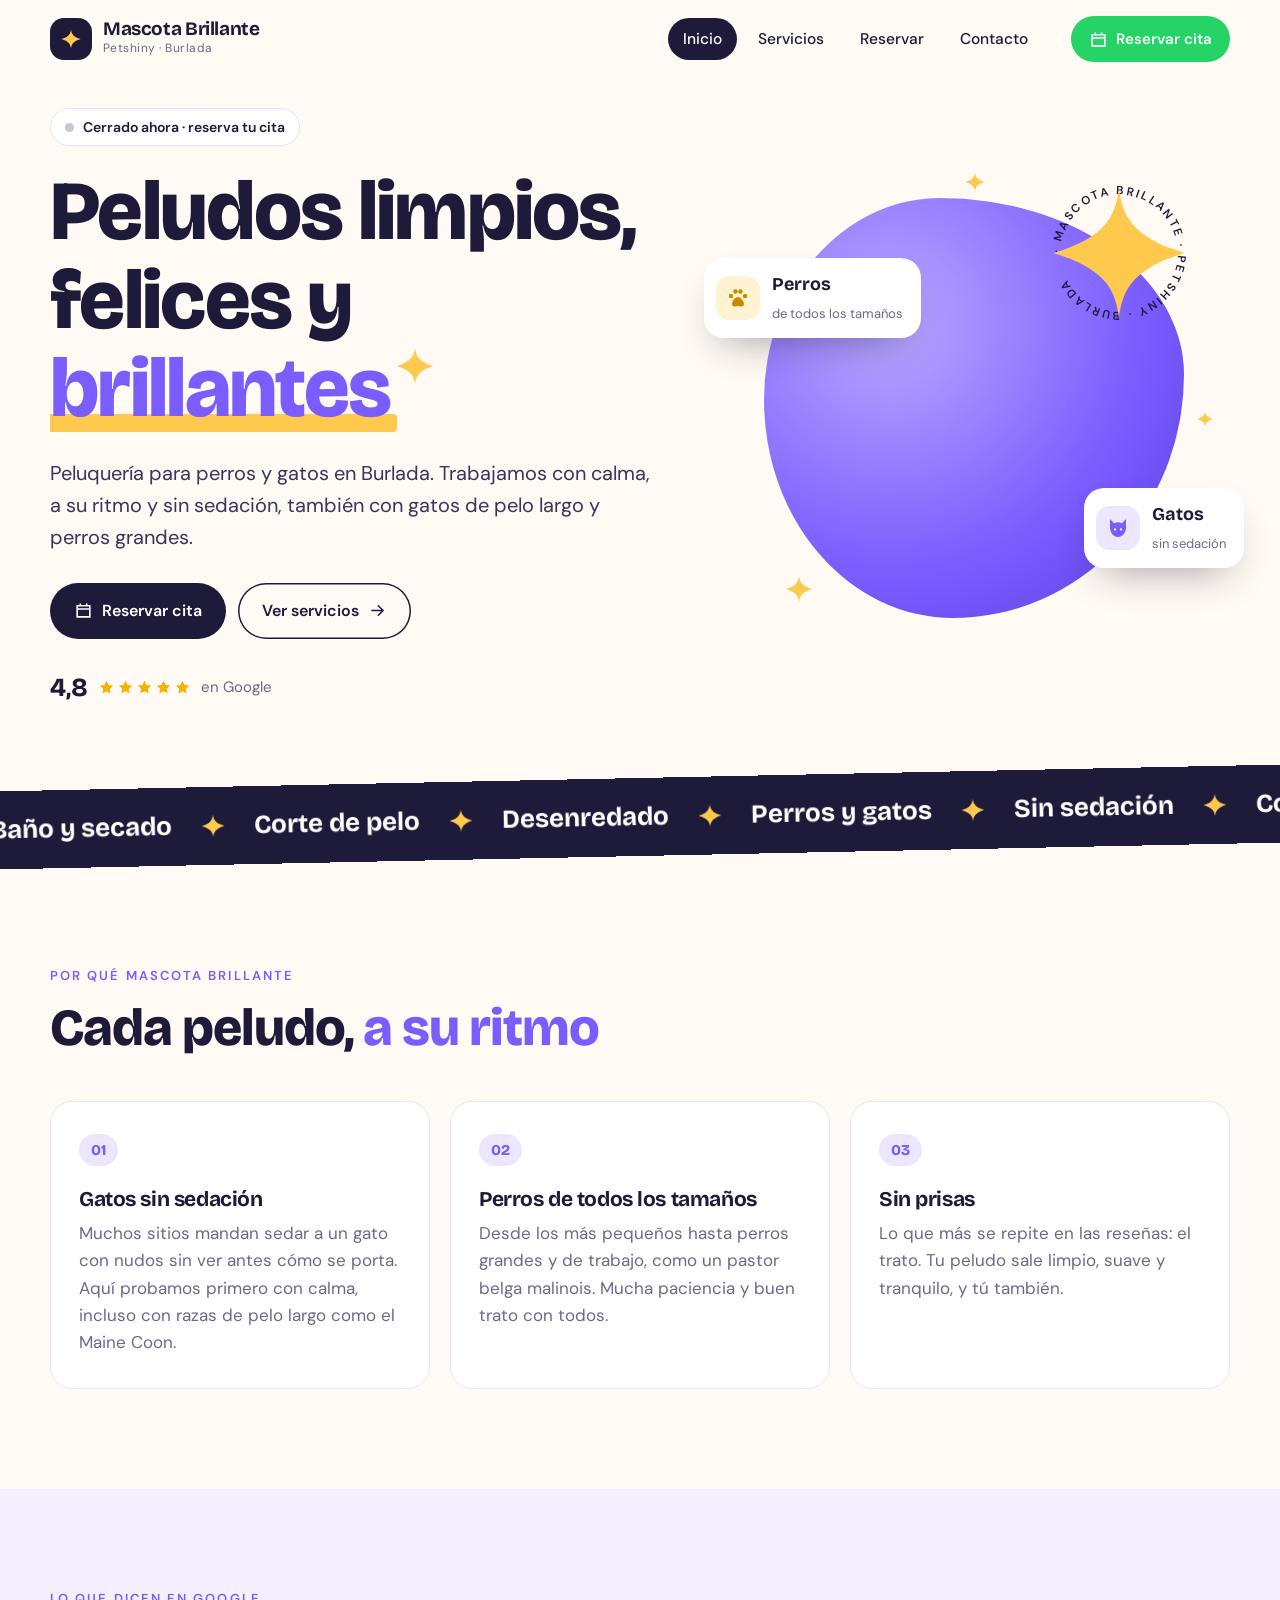
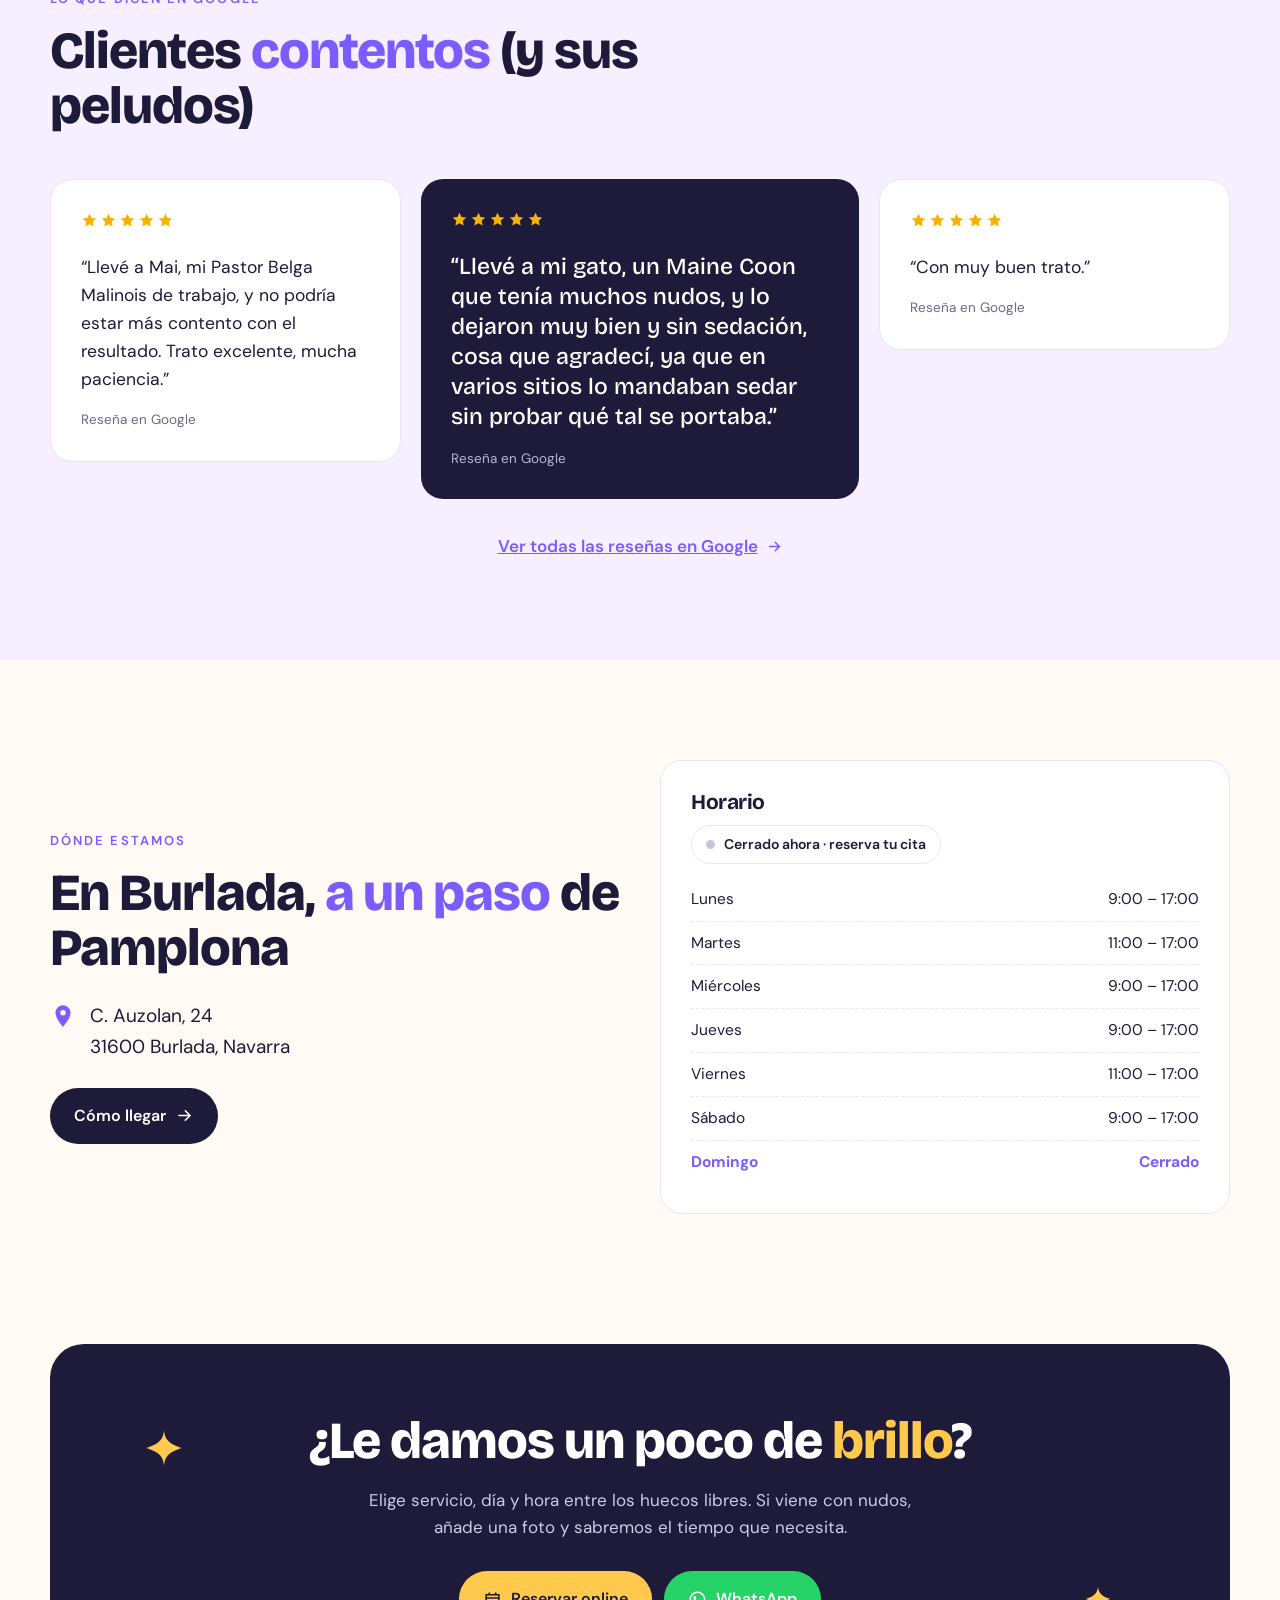
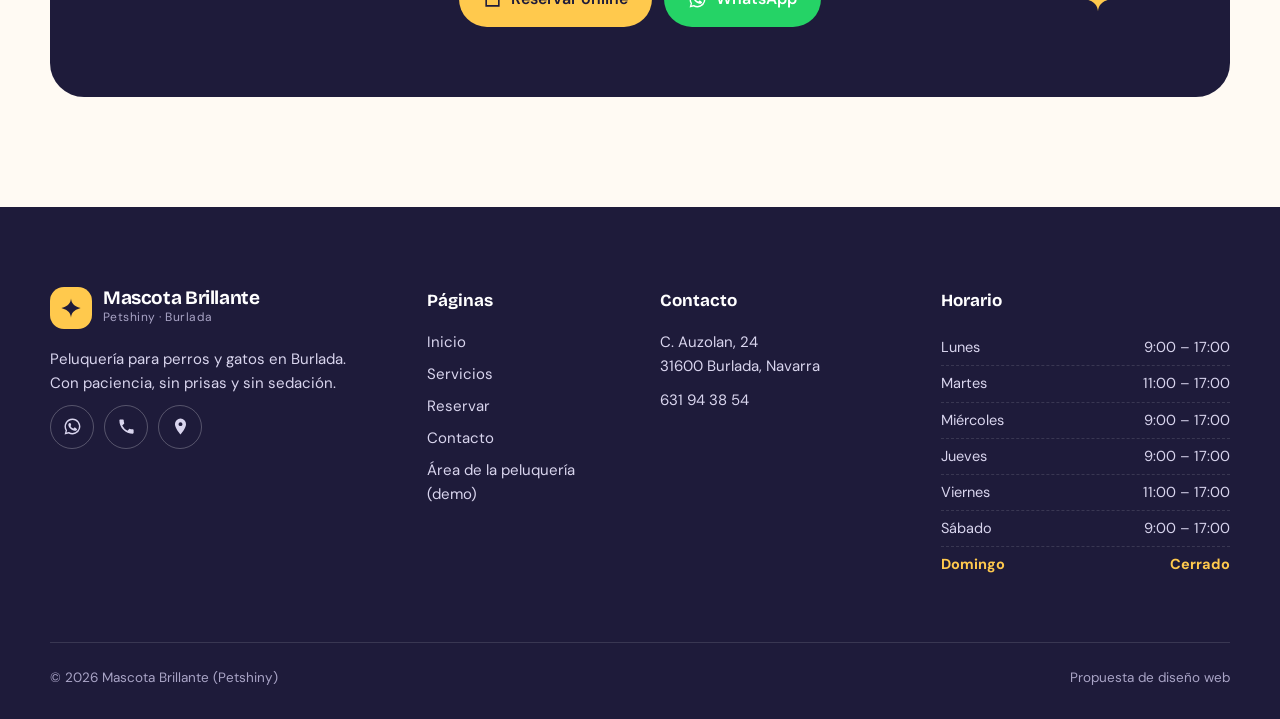
==== index.html @ 0f027b59 "Reservas conectables a la API y código del panel Co-Authored-By: Claude Opus 5.5 <noreply@anthropic." ====
<!doctype html><html lang="es"><head><meta charset="utf-8"><meta name="viewport" content="width=device-width,initial-scale=1">
<title>Mascota Brillante · Peluquería para perros y gatos en Burlada</title><meta name="description" content="Peluquería para perros y gatos en Burlada (Navarra). Gatos sin sedación, perros de todos los tamaños. Pide cita por WhatsApp.">
<link rel="preconnect" href="https://fonts.googleapis.com"><link rel="preconnect" href="https://fonts.gstatic.com" crossorigin>
<link href="https://fonts.googleapis.com/css2?family=Bricolage+Grotesque:opsz,wght@12..96,500;12..96,700;12..96,800&family=DM+Sans:opsz,wght@9..40,400;9..40,500;9..40,600&display=swap" rel="stylesheet">
<link rel="stylesheet" href="styles.css?v=1794396967"><link rel="icon" href="data:image/svg+xml,%3Csvg xmlns='http://www.w3.org/2000/svg' viewBox='0 0 24 24'%3E%3Cpath fill='%237a5cff' d='M12 1.5c.5 4.7 2.3 8 10.5 10.5-8.2 2.5-10 5.8-10.5 10.5C11.5 17.8 9.7 14.5 1.5 12 9.7 9.5 11.5 6.2 12 1.5z'/%3E%3C/svg%3E">
</head><body>
<header class="top"><div class="wrap tin">
<a class="logo" href="index.html?v=1794396967" aria-label="Mascota Brillante, inicio"><span class="lm"><svg viewBox="0 0 24 24" aria-hidden="true"><path fill="currentColor" d="M12 1.5c.5 4.7 2.3 8 10.5 10.5-8.2 2.5-10 5.8-10.5 10.5C11.5 17.8 9.7 14.5 1.5 12 9.7 9.5 11.5 6.2 12 1.5z"/></svg></span><span><b>Mascota Brillante</b><small>Petshiny · Burlada</small></span></a>
<nav class="nav"><a href="index.html?v=1794396967" class=on aria-current=page>Inicio</a><a href="servicios.html?v=1794396967">Servicios</a><a href="reservar.html?v=1794396967">Reservar</a><a href="contacto.html?v=1794396967">Contacto</a></nav>
<a class="hcta" href="reservar.html?v=1794396967"><svg viewBox="0 0 24 24" aria-hidden="true"><path fill="none" stroke="currentColor" stroke-width="2" d="M4 6h16v14H4zM4 10h16M8 3v4M16 3v4"/></svg><span>Reservar cita</span></a>
<button class="burger" aria-label="Abrir menú" aria-expanded="false"><i></i><i></i></button>
</div></header>
<div class="mmenu" aria-hidden="true"><nav><a href="index.html?v=1794396967" class=on><small>01</small>Inicio</a><a href="servicios.html?v=1794396967"><small>02</small>Servicios</a><a href="reservar.html?v=1794396967"><small>03</small>Reservar</a><a href="contacto.html?v=1794396967"><small>04</small>Contacto</a></nav><div class="mfoot"><a class="sw wa" href="https://wa.me/34631943854" target="_blank" rel="noopener"><svg viewBox="0 0 24 24" aria-hidden="true"><path fill="currentColor" d="M12 2a10 10 0 0 0-8.6 15.1L2 22l5-1.3A10 10 0 1 0 12 2zm0 18.2c-1.5 0-3-.4-4.3-1.2l-.3-.2-3 .8.8-2.9-.2-.3A8.2 8.2 0 1 1 12 20.2zm4.5-6.1c-.2-.1-1.5-.7-1.7-.8-.2-.1-.4-.1-.6.1l-.8 1c-.1.2-.3.2-.5.1a6.7 6.7 0 0 1-3.3-2.9c-.3-.4.2-.4.7-1.4.1-.2 0-.3 0-.4l-.8-1.8c-.2-.5-.4-.4-.6-.4h-.5a1 1 0 0 0-.7.3c-.2.3-.9.9-.9 2.2s1 2.6 1.1 2.7c.1.2 1.9 2.9 4.6 4 1.7.7 2.4.8 3.2.7.5-.1 1.5-.6 1.8-1.2.2-.6.2-1.1.1-1.2l-.5-.3z"/></svg>WhatsApp</a><a class="sw tl" href="tel:+34631943854"><svg viewBox="0 0 24 24" aria-hidden="true"><path fill="currentColor" d="M6.6 10.8a15.1 15.1 0 0 0 6.6 6.6l2.2-2.2c.3-.3.7-.4 1-.2 1.1.4 2.3.6 3.6.6.6 0 1 .4 1 1V20c0 .6-.4 1-1 1A17 17 0 0 1 3 4c0-.6.4-1 1-1h3.5c.6 0 1 .4 1 1 0 1.3.2 2.5.6 3.6.1.3 0 .7-.2 1l-2.3 2.2z"/></svg>631 94 38 54</a></div></div>
<main>
<section class="hero"><div class="wrap hg">
<div class="ht">
 <p class="open" data-open>Comprobando horario…</p>
 <h1><span class="ln">Peludos limpios,</span><span class="ln">felices y</span><span class="ln"><em>brillantes</em><span class="sp hs"><svg viewBox="0 0 24 24" aria-hidden="true"><path fill="currentColor" d="M12 1.5c.5 4.7 2.3 8 10.5 10.5-8.2 2.5-10 5.8-10.5 10.5C11.5 17.8 9.7 14.5 1.5 12 9.7 9.5 11.5 6.2 12 1.5z"/></svg></span></span></h1>
 <p class="lead">Peluquería para perros y gatos en Burlada. Trabajamos con calma, a su ritmo y sin sedación, también con gatos de pelo largo y perros grandes.</p>
 <div class="hb"><a class="btn pri" href="reservar.html?v=1794396967"><svg viewBox="0 0 24 24" aria-hidden="true"><path fill="none" stroke="currentColor" stroke-width="2" d="M4 6h16v14H4zM4 10h16M8 3v4M16 3v4"/></svg>Reservar cita</a><a class="btn gh" href="servicios.html?v=1794396967">Ver servicios <svg viewBox="0 0 24 24" aria-hidden="true"><path fill="none" stroke="currentColor" stroke-width="2" stroke-linecap="round" d="M5 12h14M13 6l6 6-6 6"/></svg></a></div>
 <div class="rate"><b>4,8</b><span class="stars" aria-label="5 de 5"><svg viewBox="0 0 24 24" aria-hidden="true"><path fill="currentColor" d="m12 2.5 2.9 6 6.6.8-4.9 4.6 1.3 6.6L12 17.3l-5.9 3.2 1.3-6.6L2.5 9.3l6.6-.8z"/></svg><svg viewBox="0 0 24 24" aria-hidden="true"><path fill="currentColor" d="m12 2.5 2.9 6 6.6.8-4.9 4.6 1.3 6.6L12 17.3l-5.9 3.2 1.3-6.6L2.5 9.3l6.6-.8z"/></svg><svg viewBox="0 0 24 24" aria-hidden="true"><path fill="currentColor" d="m12 2.5 2.9 6 6.6.8-4.9 4.6 1.3 6.6L12 17.3l-5.9 3.2 1.3-6.6L2.5 9.3l6.6-.8z"/></svg><svg viewBox="0 0 24 24" aria-hidden="true"><path fill="currentColor" d="m12 2.5 2.9 6 6.6.8-4.9 4.6 1.3 6.6L12 17.3l-5.9 3.2 1.3-6.6L2.5 9.3l6.6-.8z"/></svg><svg viewBox="0 0 24 24" aria-hidden="true"><path fill="currentColor" d="m12 2.5 2.9 6 6.6.8-4.9 4.6 1.3 6.6L12 17.3l-5.9 3.2 1.3-6.6L2.5 9.3l6.6-.8z"/></svg></span><span>en Google</span></div>
</div>
<div class="hv" aria-hidden="true">
 <div class="blob"></div>
 <div class="bubble b1"><span class="bi"><svg viewBox="0 0 24 24" aria-hidden="true"><g fill="currentColor"><circle cx="5" cy="10" r="2.2"/><circle cx="9.5" cy="5.5" r="2.2"/><circle cx="14.5" cy="5.5" r="2.2"/><circle cx="19" cy="10" r="2.2"/><path d="M12 11c-3 0-6 4.5-6 7 0 1.7 1.3 2.5 3 2.5 1.3 0 2-.6 3-.6s1.7.6 3 .6c1.7 0 3-.8 3-2.5 0-2.5-3-7-6-7z"/></g></svg></span><span><b>Perros</b><small>de todos los tamaños</small></span></div>
 <div class="bubble b2"><span class="bi cat"><svg viewBox="0 0 24 24" aria-hidden="true"><path fill="currentColor" d="M4 3l4 4.2a10 10 0 0 1 8 0L20 3v8.5c0 5-3.6 9.5-8 9.5s-8-4.5-8-9.5zm5 9.2a1.2 1.2 0 1 0 0 2.4 1.2 1.2 0 0 0 0-2.4zm6 0a1.2 1.2 0 1 0 0 2.4 1.2 1.2 0 0 0 0-2.4z"/></svg></span><span><b>Gatos</b><small>sin sedación</small></span></div>
 <div class="ring"><svg viewBox="0 0 200 200"><defs><path id="c" d="M100,100 m-78,0 a78,78 0 1,1 156,0 a78,78 0 1,1 -156,0"/></defs><text><textPath href="#c">· MASCOTA BRILLANTE · PETSHINY · BURLADA </textPath></text></svg><span class="rc"><svg viewBox="0 0 24 24" aria-hidden="true"><path fill="currentColor" d="M12 1.5c.5 4.7 2.3 8 10.5 10.5-8.2 2.5-10 5.8-10.5 10.5C11.5 17.8 9.7 14.5 1.5 12 9.7 9.5 11.5 6.2 12 1.5z"/></svg></span></div>
 <span class="sp f1"><svg viewBox="0 0 24 24" aria-hidden="true"><path fill="currentColor" d="M12 1.5c.5 4.7 2.3 8 10.5 10.5-8.2 2.5-10 5.8-10.5 10.5C11.5 17.8 9.7 14.5 1.5 12 9.7 9.5 11.5 6.2 12 1.5z"/></svg></span><span class="sp f2"><svg viewBox="0 0 24 24" aria-hidden="true"><path fill="currentColor" d="M12 1.5c.5 4.7 2.3 8 10.5 10.5-8.2 2.5-10 5.8-10.5 10.5C11.5 17.8 9.7 14.5 1.5 12 9.7 9.5 11.5 6.2 12 1.5z"/></svg></span><span class="sp f3"><svg viewBox="0 0 24 24" aria-hidden="true"><path fill="currentColor" d="M12 1.5c.5 4.7 2.3 8 10.5 10.5-8.2 2.5-10 5.8-10.5 10.5C11.5 17.8 9.7 14.5 1.5 12 9.7 9.5 11.5 6.2 12 1.5z"/></svg></span>
</div></div></section>

<section class="marq" aria-hidden="true"><div class="mt"><span>Baño y secado</span><i><svg viewBox="0 0 24 24" aria-hidden="true"><path fill="currentColor" d="M12 1.5c.5 4.7 2.3 8 10.5 10.5-8.2 2.5-10 5.8-10.5 10.5C11.5 17.8 9.7 14.5 1.5 12 9.7 9.5 11.5 6.2 12 1.5z"/></svg></i><span>Corte de pelo</span><i><svg viewBox="0 0 24 24" aria-hidden="true"><path fill="currentColor" d="M12 1.5c.5 4.7 2.3 8 10.5 10.5-8.2 2.5-10 5.8-10.5 10.5C11.5 17.8 9.7 14.5 1.5 12 9.7 9.5 11.5 6.2 12 1.5z"/></svg></i><span>Desenredado</span><i><svg viewBox="0 0 24 24" aria-hidden="true"><path fill="currentColor" d="M12 1.5c.5 4.7 2.3 8 10.5 10.5-8.2 2.5-10 5.8-10.5 10.5C11.5 17.8 9.7 14.5 1.5 12 9.7 9.5 11.5 6.2 12 1.5z"/></svg></i><span>Perros y gatos</span><i><svg viewBox="0 0 24 24" aria-hidden="true"><path fill="currentColor" d="M12 1.5c.5 4.7 2.3 8 10.5 10.5-8.2 2.5-10 5.8-10.5 10.5C11.5 17.8 9.7 14.5 1.5 12 9.7 9.5 11.5 6.2 12 1.5z"/></svg></i><span>Sin sedación</span><i><svg viewBox="0 0 24 24" aria-hidden="true"><path fill="currentColor" d="M12 1.5c.5 4.7 2.3 8 10.5 10.5-8.2 2.5-10 5.8-10.5 10.5C11.5 17.8 9.7 14.5 1.5 12 9.7 9.5 11.5 6.2 12 1.5z"/></svg></i><span>Con paciencia</span><i><svg viewBox="0 0 24 24" aria-hidden="true"><path fill="currentColor" d="M12 1.5c.5 4.7 2.3 8 10.5 10.5-8.2 2.5-10 5.8-10.5 10.5C11.5 17.8 9.7 14.5 1.5 12 9.7 9.5 11.5 6.2 12 1.5z"/></svg></i><span>Baño y secado</span><i><svg viewBox="0 0 24 24" aria-hidden="true"><path fill="currentColor" d="M12 1.5c.5 4.7 2.3 8 10.5 10.5-8.2 2.5-10 5.8-10.5 10.5C11.5 17.8 9.7 14.5 1.5 12 9.7 9.5 11.5 6.2 12 1.5z"/></svg></i><span>Corte de pelo</span><i><svg viewBox="0 0 24 24" aria-hidden="true"><path fill="currentColor" d="M12 1.5c.5 4.7 2.3 8 10.5 10.5-8.2 2.5-10 5.8-10.5 10.5C11.5 17.8 9.7 14.5 1.5 12 9.7 9.5 11.5 6.2 12 1.5z"/></svg></i><span>Desenredado</span><i><svg viewBox="0 0 24 24" aria-hidden="true"><path fill="currentColor" d="M12 1.5c.5 4.7 2.3 8 10.5 10.5-8.2 2.5-10 5.8-10.5 10.5C11.5 17.8 9.7 14.5 1.5 12 9.7 9.5 11.5 6.2 12 1.5z"/></svg></i><span>Perros y gatos</span><i><svg viewBox="0 0 24 24" aria-hidden="true"><path fill="currentColor" d="M12 1.5c.5 4.7 2.3 8 10.5 10.5-8.2 2.5-10 5.8-10.5 10.5C11.5 17.8 9.7 14.5 1.5 12 9.7 9.5 11.5 6.2 12 1.5z"/></svg></i><span>Sin sedación</span><i><svg viewBox="0 0 24 24" aria-hidden="true"><path fill="currentColor" d="M12 1.5c.5 4.7 2.3 8 10.5 10.5-8.2 2.5-10 5.8-10.5 10.5C11.5 17.8 9.7 14.5 1.5 12 9.7 9.5 11.5 6.2 12 1.5z"/></svg></i><span>Con paciencia</span><i><svg viewBox="0 0 24 24" aria-hidden="true"><path fill="currentColor" d="M12 1.5c.5 4.7 2.3 8 10.5 10.5-8.2 2.5-10 5.8-10.5 10.5C11.5 17.8 9.7 14.5 1.5 12 9.7 9.5 11.5 6.2 12 1.5z"/></svg></i></div></section>

<section class="sec"><div class="wrap">
 <div class="sh rv"><p class="kick">Por qué Mascota Brillante</p><h2>Cada peludo, <em>a su ritmo</em></h2></div>
 <div class="why">
  <article class="wc rv"><span class="wn">01</span><h3>Gatos sin sedación</h3><p>Muchos sitios mandan sedar a un gato con nudos sin ver antes cómo se porta. Aquí probamos primero con calma, incluso con razas de pelo largo como el Maine Coon.</p></article>
  <article class="wc rv"><span class="wn">02</span><h3>Perros de todos los tamaños</h3><p>Desde los más pequeños hasta perros grandes y de trabajo, como un pastor belga malinois. Mucha paciencia y buen trato con todos.</p></article>
  <article class="wc rv"><span class="wn">03</span><h3>Sin prisas</h3><p>Lo que más se repite en las reseñas: el trato. Tu peludo sale limpio, suave y tranquilo, y tú también.</p></article>
 </div>
</div></section>

<section class="sec alt"><div class="wrap">
 <div class="sh rv"><p class="kick">Lo que dicen en Google</p><h2>Clientes <em>contentos</em> (y sus peludos)</h2></div>
 <div class="revs">
  <figure class="rev rv"><span class="stars" aria-label="5 de 5"><svg viewBox="0 0 24 24" aria-hidden="true"><path fill="currentColor" d="m12 2.5 2.9 6 6.6.8-4.9 4.6 1.3 6.6L12 17.3l-5.9 3.2 1.3-6.6L2.5 9.3l6.6-.8z"/></svg><svg viewBox="0 0 24 24" aria-hidden="true"><path fill="currentColor" d="m12 2.5 2.9 6 6.6.8-4.9 4.6 1.3 6.6L12 17.3l-5.9 3.2 1.3-6.6L2.5 9.3l6.6-.8z"/></svg><svg viewBox="0 0 24 24" aria-hidden="true"><path fill="currentColor" d="m12 2.5 2.9 6 6.6.8-4.9 4.6 1.3 6.6L12 17.3l-5.9 3.2 1.3-6.6L2.5 9.3l6.6-.8z"/></svg><svg viewBox="0 0 24 24" aria-hidden="true"><path fill="currentColor" d="m12 2.5 2.9 6 6.6.8-4.9 4.6 1.3 6.6L12 17.3l-5.9 3.2 1.3-6.6L2.5 9.3l6.6-.8z"/></svg><svg viewBox="0 0 24 24" aria-hidden="true"><path fill="currentColor" d="m12 2.5 2.9 6 6.6.8-4.9 4.6 1.3 6.6L12 17.3l-5.9 3.2 1.3-6.6L2.5 9.3l6.6-.8z"/></svg></span><blockquote>“Llevé a Mai, mi Pastor Belga Malinois de trabajo, y no podría estar más contento con el resultado. Trato excelente, mucha paciencia.”</blockquote><figcaption>Reseña en Google</figcaption></figure>
  <figure class="rev rv big"><span class="stars" aria-label="5 de 5"><svg viewBox="0 0 24 24" aria-hidden="true"><path fill="currentColor" d="m12 2.5 2.9 6 6.6.8-4.9 4.6 1.3 6.6L12 17.3l-5.9 3.2 1.3-6.6L2.5 9.3l6.6-.8z"/></svg><svg viewBox="0 0 24 24" aria-hidden="true"><path fill="currentColor" d="m12 2.5 2.9 6 6.6.8-4.9 4.6 1.3 6.6L12 17.3l-5.9 3.2 1.3-6.6L2.5 9.3l6.6-.8z"/></svg><svg viewBox="0 0 24 24" aria-hidden="true"><path fill="currentColor" d="m12 2.5 2.9 6 6.6.8-4.9 4.6 1.3 6.6L12 17.3l-5.9 3.2 1.3-6.6L2.5 9.3l6.6-.8z"/></svg><svg viewBox="0 0 24 24" aria-hidden="true"><path fill="currentColor" d="m12 2.5 2.9 6 6.6.8-4.9 4.6 1.3 6.6L12 17.3l-5.9 3.2 1.3-6.6L2.5 9.3l6.6-.8z"/></svg><svg viewBox="0 0 24 24" aria-hidden="true"><path fill="currentColor" d="m12 2.5 2.9 6 6.6.8-4.9 4.6 1.3 6.6L12 17.3l-5.9 3.2 1.3-6.6L2.5 9.3l6.6-.8z"/></svg></span><blockquote>“Llevé a mi gato, un Maine Coon que tenía muchos nudos, y lo dejaron muy bien y sin sedación, cosa que agradecí, ya que en varios sitios lo mandaban sedar sin probar qué tal se portaba.”</blockquote><figcaption>Reseña en Google</figcaption></figure>
  <figure class="rev rv"><span class="stars" aria-label="5 de 5"><svg viewBox="0 0 24 24" aria-hidden="true"><path fill="currentColor" d="m12 2.5 2.9 6 6.6.8-4.9 4.6 1.3 6.6L12 17.3l-5.9 3.2 1.3-6.6L2.5 9.3l6.6-.8z"/></svg><svg viewBox="0 0 24 24" aria-hidden="true"><path fill="currentColor" d="m12 2.5 2.9 6 6.6.8-4.9 4.6 1.3 6.6L12 17.3l-5.9 3.2 1.3-6.6L2.5 9.3l6.6-.8z"/></svg><svg viewBox="0 0 24 24" aria-hidden="true"><path fill="currentColor" d="m12 2.5 2.9 6 6.6.8-4.9 4.6 1.3 6.6L12 17.3l-5.9 3.2 1.3-6.6L2.5 9.3l6.6-.8z"/></svg><svg viewBox="0 0 24 24" aria-hidden="true"><path fill="currentColor" d="m12 2.5 2.9 6 6.6.8-4.9 4.6 1.3 6.6L12 17.3l-5.9 3.2 1.3-6.6L2.5 9.3l6.6-.8z"/></svg><svg viewBox="0 0 24 24" aria-hidden="true"><path fill="currentColor" d="m12 2.5 2.9 6 6.6.8-4.9 4.6 1.3 6.6L12 17.3l-5.9 3.2 1.3-6.6L2.5 9.3l6.6-.8z"/></svg></span><blockquote>“Con muy buen trato.”</blockquote><figcaption>Reseña en Google</figcaption></figure>
 </div>
 <p class="rl rv"><a href="https://www.google.com/maps/search/?api=1&query=MASCOTA+BRILLANTE+PETSHINY+Burlada&query_place_id=ChIJZwD1Pn5iiSQRhCmAZ23Wtzg" target="_blank" rel="noopener">Ver todas las reseñas en Google <svg viewBox="0 0 24 24" aria-hidden="true"><path fill="none" stroke="currentColor" stroke-width="2" stroke-linecap="round" d="M5 12h14M13 6l6 6-6 6"/></svg></a></p>
</div></section>

<section class="sec"><div class="wrap vg">
 <div class="rv"><p class="kick">Dónde estamos</p><h2>En Burlada, <em>a un paso</em> de Pamplona</h2>
 <p class="addr"><svg viewBox="0 0 24 24" aria-hidden="true"><path fill="currentColor" d="M12 2a7 7 0 0 0-7 7c0 5.2 7 13 7 13s7-7.8 7-13a7 7 0 0 0-7-7zm0 9.5A2.5 2.5 0 1 1 12 6.5a2.5 2.5 0 0 1 0 5z"/></svg><span>C. Auzolan, 24<br>31600 Burlada, Navarra</span></p>
 <div class="hb"><a class="btn pri" href="https://www.google.com/maps/search/?api=1&query=MASCOTA+BRILLANTE+PETSHINY+Burlada&query_place_id=ChIJZwD1Pn5iiSQRhCmAZ23Wtzg" target="_blank" rel="noopener">Cómo llegar <svg viewBox="0 0 24 24" aria-hidden="true"><path fill="none" stroke="currentColor" stroke-width="2" stroke-linecap="round" d="M5 12h14M13 6l6 6-6 6"/></svg></a></div></div>
 <div class="hcard rv"><h3>Horario</h3><p class="open sm" data-open></p><ul class="hours"><li data-d="1"><span>Lunes</span><span>9:00 – 17:00</span></li><li data-d="2"><span>Martes</span><span>11:00 – 17:00</span></li><li data-d="3"><span>Miércoles</span><span>9:00 – 17:00</span></li><li data-d="4"><span>Jueves</span><span>9:00 – 17:00</span></li><li data-d="5"><span>Viernes</span><span>11:00 – 17:00</span></li><li data-d="6"><span>Sábado</span><span>9:00 – 17:00</span></li><li data-d="0"><span>Domingo</span><span>Cerrado</span></li></ul></div>
</div></section>
<section class="cta"><div class="wrap ci rv"><span class="sp s1"><svg viewBox="0 0 24 24" aria-hidden="true"><path fill="currentColor" d="M12 1.5c.5 4.7 2.3 8 10.5 10.5-8.2 2.5-10 5.8-10.5 10.5C11.5 17.8 9.7 14.5 1.5 12 9.7 9.5 11.5 6.2 12 1.5z"/></svg></span><span class="sp s2"><svg viewBox="0 0 24 24" aria-hidden="true"><path fill="currentColor" d="M12 1.5c.5 4.7 2.3 8 10.5 10.5-8.2 2.5-10 5.8-10.5 10.5C11.5 17.8 9.7 14.5 1.5 12 9.7 9.5 11.5 6.2 12 1.5z"/></svg></span>
<h2>¿Le damos un poco de <em>brillo</em>?</h2><p>Elige servicio, día y hora entre los huecos libres. Si viene con nudos, añade una foto y sabremos el tiempo que necesita.</p>
<div class="cb"><a class="btn sunb" href="reservar.html?v=1794396967"><svg viewBox="0 0 24 24" aria-hidden="true"><path fill="none" stroke="currentColor" stroke-width="2" d="M4 6h16v14H4zM4 10h16M8 3v4M16 3v4"/></svg>Reservar online</a><a class="btn pri sw wa" href="https://wa.me/34631943854" target="_blank" rel="noopener"><svg viewBox="0 0 24 24" aria-hidden="true"><path fill="currentColor" d="M12 2a10 10 0 0 0-8.6 15.1L2 22l5-1.3A10 10 0 1 0 12 2zm0 18.2c-1.5 0-3-.4-4.3-1.2l-.3-.2-3 .8.8-2.9-.2-.3A8.2 8.2 0 1 1 12 20.2zm4.5-6.1c-.2-.1-1.5-.7-1.7-.8-.2-.1-.4-.1-.6.1l-.8 1c-.1.2-.3.2-.5.1a6.7 6.7 0 0 1-3.3-2.9c-.3-.4.2-.4.7-1.4.1-.2 0-.3 0-.4l-.8-1.8c-.2-.5-.4-.4-.6-.4h-.5a1 1 0 0 0-.7.3c-.2.3-.9.9-.9 2.2s1 2.6 1.1 2.7c.1.2 1.9 2.9 4.6 4 1.7.7 2.4.8 3.2.7.5-.1 1.5-.6 1.8-1.2.2-.6.2-1.1.1-1.2l-.5-.3z"/></svg>WhatsApp</a></div></div></section></main>
<footer class="ft"><div class="wrap fg">
<div><a class="logo lt" href="index.html?v=1794396967"><span class="lm"><svg viewBox="0 0 24 24" aria-hidden="true"><path fill="currentColor" d="M12 1.5c.5 4.7 2.3 8 10.5 10.5-8.2 2.5-10 5.8-10.5 10.5C11.5 17.8 9.7 14.5 1.5 12 9.7 9.5 11.5 6.2 12 1.5z"/></svg></span><span><b>Mascota Brillante</b><small>Petshiny · Burlada</small></span></a><p class="fd">Peluquería para perros y gatos en Burlada. Con paciencia, sin prisas y sin sedación.</p>
<div class="soc"><a class="sw wa" href="https://wa.me/34631943854" target="_blank" rel="noopener" aria-label="WhatsApp"><svg viewBox="0 0 24 24" aria-hidden="true"><path fill="currentColor" d="M12 2a10 10 0 0 0-8.6 15.1L2 22l5-1.3A10 10 0 1 0 12 2zm0 18.2c-1.5 0-3-.4-4.3-1.2l-.3-.2-3 .8.8-2.9-.2-.3A8.2 8.2 0 1 1 12 20.2zm4.5-6.1c-.2-.1-1.5-.7-1.7-.8-.2-.1-.4-.1-.6.1l-.8 1c-.1.2-.3.2-.5.1a6.7 6.7 0 0 1-3.3-2.9c-.3-.4.2-.4.7-1.4.1-.2 0-.3 0-.4l-.8-1.8c-.2-.5-.4-.4-.6-.4h-.5a1 1 0 0 0-.7.3c-.2.3-.9.9-.9 2.2s1 2.6 1.1 2.7c.1.2 1.9 2.9 4.6 4 1.7.7 2.4.8 3.2.7.5-.1 1.5-.6 1.8-1.2.2-.6.2-1.1.1-1.2l-.5-.3z"/></svg></a><a class="sw tl" href="tel:+34631943854" aria-label="Llamar"><svg viewBox="0 0 24 24" aria-hidden="true"><path fill="currentColor" d="M6.6 10.8a15.1 15.1 0 0 0 6.6 6.6l2.2-2.2c.3-.3.7-.4 1-.2 1.1.4 2.3.6 3.6.6.6 0 1 .4 1 1V20c0 .6-.4 1-1 1A17 17 0 0 1 3 4c0-.6.4-1 1-1h3.5c.6 0 1 .4 1 1 0 1.3.2 2.5.6 3.6.1.3 0 .7-.2 1l-2.3 2.2z"/></svg></a><a class="sw mp" href="https://www.google.com/maps/search/?api=1&query=MASCOTA+BRILLANTE+PETSHINY+Burlada&query_place_id=ChIJZwD1Pn5iiSQRhCmAZ23Wtzg" target="_blank" rel="noopener" aria-label="Google Maps"><svg viewBox="0 0 24 24" aria-hidden="true"><path fill="currentColor" d="M12 2a7 7 0 0 0-7 7c0 5.2 7 13 7 13s7-7.8 7-13a7 7 0 0 0-7-7zm0 9.5A2.5 2.5 0 1 1 12 6.5a2.5 2.5 0 0 1 0 5z"/></svg></a></div></div>
<div><h4>Páginas</h4><nav class="fn"><a href="index.html?v=1794396967">Inicio</a><a href="servicios.html?v=1794396967">Servicios</a><a href="reservar.html?v=1794396967">Reservar</a><a href="contacto.html?v=1794396967">Contacto</a><a href="clientes.html?v=1794396967">Área de la peluquería (demo)</a></nav></div>
<div><h4>Contacto</h4><p>C. Auzolan, 24<br>31600 Burlada, Navarra</p><p><a href="tel:+34631943854">631 94 38 54</a></p></div>
<div><h4>Horario</h4><ul class="hours"><li data-d="1"><span>Lunes</span><span>9:00 – 17:00</span></li><li data-d="2"><span>Martes</span><span>11:00 – 17:00</span></li><li data-d="3"><span>Miércoles</span><span>9:00 – 17:00</span></li><li data-d="4"><span>Jueves</span><span>9:00 – 17:00</span></li><li data-d="5"><span>Viernes</span><span>11:00 – 17:00</span></li><li data-d="6"><span>Sábado</span><span>9:00 – 17:00</span></li><li data-d="0"><span>Domingo</span><span>Cerrado</span></li></ul></div>
</div><div class="wrap fb"><span>© 2026 Mascota Brillante (Petshiny)</span><span>Propuesta de diseño web</span></div></footer>
<script>window.PS_HOURS=[["9:00","17:00"],["11:00","17:00"],["9:00","17:00"],["9:00","17:00"],["11:00","17:00"],["9:00","17:00"],[null,null]];window.PS_WA="https://wa.me/34631943854";window.PS_API="";window.PS_ICO={paw:"<svg viewBox=\"0 0 24 24\" aria-hidden=\"true\"><g fill=\"currentColor\"><circle cx=\"5\" cy=\"10\" r=\"2.2\"/><circle cx=\"9.5\" cy=\"5.5\" r=\"2.2\"/><circle cx=\"14.5\" cy=\"5.5\" r=\"2.2\"/><circle cx=\"19\" cy=\"10\" r=\"2.2\"/><path d=\"M12 11c-3 0-6 4.5-6 7 0 1.7 1.3 2.5 3 2.5 1.3 0 2-.6 3-.6s1.7.6 3 .6c1.7 0 3-.8 3-2.5 0-2.5-3-7-6-7z\"/></g></svg>",cat:"<svg viewBox=\"0 0 24 24\" aria-hidden=\"true\"><path fill=\"currentColor\" d=\"M4 3l4 4.2a10 10 0 0 1 8 0L20 3v8.5c0 5-3.6 9.5-8 9.5s-8-4.5-8-9.5zm5 9.2a1.2 1.2 0 1 0 0 2.4 1.2 1.2 0 0 0 0-2.4zm6 0a1.2 1.2 0 1 0 0 2.4 1.2 1.2 0 0 0 0-2.4z\"/></svg>",plus:"<svg viewBox=\"0 0 24 24\" aria-hidden=\"true\"><path fill=\"none\" stroke=\"currentColor\" stroke-width=\"2\" stroke-linecap=\"round\" d=\"M12 5v14M5 12h14\"/></svg>"};</script>
<script src="script.js?v=1794396967"></script></body></html>
---- styles.css ----
:root{--ink:#1e1b3a;--ink2:#38345e;--mut:#6c6888;--bg:#fffaf3;--bg2:#f6efff;--card:#fff;--line:#ebe4f5;--vio:#7a5cff;--vio2:#ece6ff;--sun:#ffc94d;--sun2:#fff3d1;--wa:#25d366;--r:22px;--ease:cubic-bezier(.2,.7,.2,1)}
*{box-sizing:border-box;margin:0;padding:0}
html{scroll-behavior:smooth}
body{font-family:"DM Sans",system-ui,sans-serif;background:var(--bg);color:var(--ink);line-height:1.6;font-size:17px;-webkit-font-smoothing:antialiased;overflow-x:hidden;transition:opacity .22s}
body.leaving{opacity:0}
img{max-width:100%;display:block}
a{color:inherit}
h1,h2,h3,.logo b{font-family:"Bricolage Grotesque",sans-serif;letter-spacing:-.02em;line-height:1.05}
h1{font-size:clamp(42px,7vw,84px);font-weight:800}
h2{font-size:clamp(32px,4.4vw,52px);font-weight:800}
h3{font-size:21px;font-weight:700}
em{font-style:normal;color:var(--vio);position:relative}
.wrap{width:min(1180px,100% - 40px);margin:0 auto}
.kick{font-size:13px;font-weight:600;letter-spacing:.16em;text-transform:uppercase;color:var(--vio);margin-bottom:14px}
.lead{font-size:clamp(17px,1.6vw,20px);color:var(--ink2);max-width:600px}
svg{width:1em;height:1em;flex:none}

/* header */
.top{position:sticky;top:0;z-index:50;transition:background .3s,box-shadow .3s}
.top.sc{background:rgba(255,250,243,.88);backdrop-filter:blur(14px);box-shadow:0 1px 0 var(--line)}
.tin{display:flex;align-items:center;gap:28px;height:78px}
.logo{display:flex;align-items:center;gap:11px;text-decoration:none}
.lm{width:42px;height:42px;border-radius:14px;background:var(--ink);color:var(--sun);display:grid;place-items:center;font-size:22px;transition:transform .5s var(--ease)}
.logo:hover .lm{transform:rotate(90deg)}
.logo b{display:block;font-size:19px}.logo small{display:block;font-size:12px;color:var(--mut);letter-spacing:.04em}
.nav{display:flex;gap:6px;margin-left:auto}
.nav a{text-decoration:none;font-weight:500;font-size:15.5px;padding:9px 15px;border-radius:99px;transition:background .2s}
.nav a:hover{background:var(--vio2)}.nav a.on{background:var(--ink);color:#fff}
.hcta{display:inline-flex;align-items:center;gap:8px;background:var(--wa);color:#fff;text-decoration:none;font-weight:600;padding:11px 18px;border-radius:99px;font-size:15px;transition:transform .2s,box-shadow .2s}
.hcta:hover{transform:translateY(-2px);box-shadow:0 10px 24px -10px rgba(37,211,102,.7)}
.hcta svg{font-size:19px}
.burger{display:none;margin-left:auto;width:46px;height:46px;border-radius:50%;border:0;background:var(--ink);cursor:pointer;position:relative;z-index:70}
.burger i{position:absolute;left:14px;right:14px;height:2px;background:#fff;border-radius:2px;transition:.35s var(--ease)}
.burger i:first-child{top:18px}.burger i:last-child{top:26px}
.menu-open .burger i:first-child{top:22px;transform:rotate(45deg)}.menu-open .burger i:last-child{top:22px;transform:rotate(-45deg)}
.mmenu{position:fixed;inset:0;z-index:60;background:var(--ink);color:#fff;clip-path:circle(0 at calc(100% - 43px) 39px);transition:clip-path .6s var(--ease);display:flex;flex-direction:column;justify-content:center;padding:90px 28px 40px;visibility:hidden}
.menu-open .mmenu{clip-path:circle(150% at calc(100% - 43px) 39px);visibility:visible}
.mmenu nav a{display:flex;align-items:baseline;gap:14px;text-decoration:none;font-family:"Bricolage Grotesque";font-weight:800;font-size:40px;padding:6px 0;opacity:0;transform:translateY(20px);transition:.5s var(--ease)}
.mmenu nav a small{font-size:14px;color:var(--sun);font-family:"DM Sans"}
.mmenu nav a.on{color:var(--sun)}
.menu-open .mmenu nav a{opacity:1;transform:none}
.menu-open .mmenu nav a:nth-child(2){transition-delay:.05s}.menu-open .mmenu nav a:nth-child(3){transition-delay:.1s}.menu-open .mmenu nav a:nth-child(4){transition-delay:.15s}
.mfoot{display:flex;gap:10px;margin-top:40px;flex-wrap:wrap}
.mfoot a{display:inline-flex;gap:8px;align-items:center;text-decoration:none;border:1px solid rgba(255,255,255,.25);padding:11px 16px;border-radius:99px;font-size:15px}

/* buttons */
.btn{display:inline-flex;align-items:center;gap:9px;font:inherit;font-weight:600;font-size:16px;text-decoration:none;padding:15px 24px;border-radius:99px;border:0;cursor:pointer;transition:transform .2s,box-shadow .2s,background .2s,color .2s}
.btn svg{font-size:19px}
.btn.pri{background:var(--ink);color:#fff}.btn.pri:hover{transform:translateY(-2px);box-shadow:0 14px 30px -12px rgba(30,27,58,.55)}
.btn.gh{background:transparent;color:var(--ink);box-shadow:inset 0 0 0 1.5px var(--ink)}.btn.gh:hover{background:var(--ink);color:#fff}
.btn.sunb{background:var(--sun);color:var(--ink)}.btn.sunb:hover{transform:translateY(-2px)}
.btn.wide{width:100%;justify-content:center}
.btn:disabled{opacity:.4;cursor:not-allowed;transform:none}

/* brand-colour hovers on social / contact */
.sw{transition:background .25s,color .25s,border-color .25s}
.sw.wa:hover{background:var(--wa)!important;color:#fff!important;border-color:var(--wa)!important}
.sw.tl:hover{background:var(--vio)!important;color:#fff!important;border-color:var(--vio)!important}
.sw.mp:hover{background:#ea4335!important;color:#fff!important;border-color:#ea4335!important}

/* hero */
.hero{padding:30px 0 60px;position:relative}
.hg{display:grid;grid-template-columns:1.1fr .9fr;gap:40px;align-items:center}
.open{display:inline-flex;align-items:center;gap:9px;font-size:14px;font-weight:600;background:#fff;border:1px solid var(--line);padding:7px 14px;border-radius:99px;margin-bottom:22px}
.open:before{content:"";width:9px;height:9px;border-radius:50%;background:#c9c4d8}
.open.is-open:before{background:#2fbf6a;box-shadow:0 0 0 4px rgba(47,191,106,.18)}
.open.sm{margin:0 0 14px}
.hero h1 .ln{display:block;overflow:hidden}
.hero h1 .ln{animation:up .9s var(--ease) both}
.hero h1 .ln:nth-child(2){animation-delay:.08s}.hero h1 .ln:nth-child(3){animation-delay:.16s}
@keyframes up{from{transform:translateY(40%);opacity:0}}
.hero h1 em:after{content:"";position:absolute;left:-2%;right:-2%;bottom:.08em;height:.22em;background:var(--sun);z-index:-1;border-radius:4px;transform-origin:left;animation:mark .8s .6s var(--ease) both}
@keyframes mark{from{transform:scaleX(0)}}
.hs{display:inline-block;color:var(--sun);font-size:.5em;vertical-align:top;margin-left:.1em;animation:tw 2.4s infinite}
@keyframes tw{50%{transform:scale(.6) rotate(45deg);opacity:.6}}
.hero .lead{margin:24px 0 30px}
.hb{display:flex;gap:12px;flex-wrap:wrap}
.rate{display:flex;align-items:center;gap:10px;margin-top:28px;font-size:15px;color:var(--mut)}
.rate b{font-family:"Bricolage Grotesque";font-size:26px;color:var(--ink)}
.stars{display:inline-flex;gap:2px;color:#f5b301}.stars svg{width:17px;height:17px}
.hv{position:relative;aspect-ratio:1/1;max-width:500px;justify-self:center;width:100%}
.blob{position:absolute;inset:8%;border-radius:42% 58% 55% 45%/48% 42% 58% 52%;background:radial-gradient(circle at 30% 30%,#b9a8ff,var(--vio) 60%,#5a3fe0);animation:morph 12s ease-in-out infinite}
@keyframes morph{50%{border-radius:58% 42% 45% 55%/40% 58% 42% 60%;transform:rotate(8deg)}}
.bubble{position:absolute;display:flex;align-items:center;gap:12px;background:#fff;padding:12px 18px 12px 12px;border-radius:20px;box-shadow:0 18px 40px -18px rgba(30,27,58,.45);animation:fl 6s ease-in-out infinite}
.bubble b{display:block;font-family:"Bricolage Grotesque";font-size:18px}.bubble small{font-size:13px;color:var(--mut)}
.bi{width:44px;height:44px;border-radius:14px;background:var(--sun2);color:#c98a00;display:grid;place-items:center;font-size:24px}
.bi.cat{background:var(--vio2);color:var(--vio)}
.b1{left:-4%;top:20%}.b2{right:-4%;bottom:18%;animation-delay:-3s}
@keyframes fl{50%{transform:translateY(-12px)}}
.ring{position:absolute;right:6%;top:4%;width:150px;height:150px;animation:spin 22s linear infinite}
.ring text{font-size:15.5px;font-weight:600;letter-spacing:.2em;fill:var(--ink)}
.rc{position:absolute;inset:0;display:grid;place-items:center;color:var(--sun);font-size:34px;animation:spin 22s linear infinite reverse}
@keyframes spin{to{transform:rotate(360deg)}}
.sp{position:absolute;color:var(--sun);animation:tw 3s infinite}
.f1{left:12%;bottom:8%;font-size:30px}.f2{left:48%;top:2%;font-size:22px;animation-delay:-1s}.f3{right:2%;top:50%;font-size:18px;animation-delay:-2s}

/* marquee */
.marq{background:var(--ink);color:#fff;padding:18px 0;overflow:hidden;transform:rotate(-1.2deg);margin:10px -10px}
.mt{display:flex;gap:28px;align-items:center;white-space:nowrap;width:max-content;animation:mq 32s linear infinite;font-family:"Bricolage Grotesque";font-weight:700;font-size:26px}
.mt i{color:var(--sun);display:grid}
@keyframes mq{to{transform:translateX(-50%)}}

/* sections */
.sec{padding:100px 0}.sec.alt{background:var(--bg2)}.sec.tp{padding-top:30px}
.sh{max-width:640px;margin-bottom:46px}
.why{display:grid;grid-template-columns:repeat(3,1fr);gap:20px}
.wc{background:var(--card);border:1px solid var(--line);border-radius:var(--r);padding:32px 28px;transition:transform .35s var(--ease),box-shadow .35s}
.wc:hover{transform:translateY(-6px);box-shadow:0 26px 50px -30px rgba(30,27,58,.5)}
.wn{font-family:"Bricolage Grotesque";font-weight:800;font-size:15px;color:var(--vio);background:var(--vio2);border-radius:99px;padding:4px 12px;display:inline-block;margin-bottom:22px}
.wc h3{margin-bottom:10px}.wc p{color:var(--mut)}
.revs{display:grid;grid-template-columns:1fr 1.25fr 1fr;gap:20px;align-items:start}
.rev{background:#fff;border-radius:var(--r);padding:30px;border:1px solid var(--line)}
.rev.big{background:var(--ink);color:#fff;border:0;transform:translateY(-14px)}
.rev blockquote{font-size:17.5px;margin:16px 0}
.rev.big blockquote{font-family:"Bricolage Grotesque";font-size:23px;line-height:1.3;font-weight:500}
.rev figcaption{font-size:13.5px;color:var(--mut)}.rev.big figcaption{color:#b9b4d6}
.rl{margin-top:34px;text-align:center}.rl a{display:inline-flex;gap:8px;align-items:center;font-weight:600;color:var(--vio)}
.vg{display:grid;grid-template-columns:1fr 1fr;gap:40px;align-items:center}
.addr{display:flex;gap:14px;font-size:19px;margin:26px 0;align-items:flex-start}.addr svg{color:var(--vio);font-size:26px;margin-top:2px}
.hcard{background:#fff;border:1px solid var(--line);border-radius:var(--r);padding:30px}
.hcard h3{margin-bottom:12px}
.hours{list-style:none}
.hours li{display:flex;justify-content:space-between;padding:9px 0;border-bottom:1px dashed var(--line);font-size:15.5px}
.hours li:last-child{border:0}
.hours li.today{font-weight:700;color:var(--vio)}

/* cta */
.cta{padding:30px 0 110px}
.ci{background:var(--ink);color:#fff;border-radius:34px;padding:70px 40px;text-align:center;position:relative;overflow:hidden}
.ci h2 em{color:var(--sun)}
.ci p{max-width:560px;margin:18px auto 30px;color:#cfcae6}
.cb{display:flex;gap:12px;justify-content:center;flex-wrap:wrap}
.ci .btn.pri{background:var(--wa)}.ci .btn.gh{color:#fff;box-shadow:inset 0 0 0 1.5px rgba(255,255,255,.4)}.ci .btn.gh:hover{background:#fff;color:var(--ink)}
.ci .s1{left:8%;top:22%;font-size:40px}.ci .s2{right:10%;bottom:20%;font-size:28px;animation-delay:-1.5s}

/* page head */
.ph{padding:40px 0 30px}.ph h1{margin-bottom:18px;font-size:clamp(40px,6vw,72px)}
.tabs{display:inline-flex;gap:6px;background:#fff;border:1px solid var(--line);padding:6px;border-radius:99px;margin-top:30px}
.tb{display:inline-flex;align-items:center;gap:8px;font:inherit;font-weight:600;border:0;background:none;padding:11px 22px;border-radius:99px;cursor:pointer;transition:.25s}
.tb svg{font-size:20px}.tb.on{background:var(--ink);color:#fff}
.pane{display:none}.pane.on{display:block;animation:fade .5s var(--ease)}
@keyframes fade{from{opacity:0;transform:translateY(10px)}}
.sv{display:grid;grid-template-columns:auto 1fr auto;gap:26px;align-items:center;padding:28px 0;border-bottom:1px solid var(--line)}
.sv .wn{margin:0}.sv p{color:var(--mut);margin-top:6px;max-width:620px}
.ask{display:inline-flex;align-items:center;gap:8px;font:inherit;font-weight:600;font-size:15px;background:var(--vio2);color:var(--vio);border:0;padding:11px 18px;border-radius:99px;cursor:pointer;transition:.25s;white-space:nowrap;text-decoration:none}
.ask:hover{background:var(--vio);color:#fff}
.note{display:flex;gap:14px;background:var(--sun2);border-radius:var(--r);padding:20px 24px;margin-bottom:10px;align-items:flex-start}
.note svg{color:#d99a00;font-size:24px;margin-top:2px}
.small{margin-top:30px;color:var(--mut)}.small a{color:var(--vio);font-weight:600}
.steps{list-style:none;display:grid;grid-template-columns:repeat(4,1fr);gap:20px;counter-reset:s}
.steps li{background:#fff;border-radius:var(--r);padding:28px;border:1px solid var(--line)}
.steps b{display:grid;place-items:center;width:44px;height:44px;border-radius:50%;background:var(--sun);font-family:"Bricolage Grotesque";font-size:20px;margin-bottom:18px}
.steps h3{margin-bottom:8px}.steps p{color:var(--mut);font-size:15.5px}

/* form */
.cg{display:grid;grid-template-columns:1.35fr .65fr;gap:30px;align-items:start}
.wform{background:#fff;border:1px solid var(--line);border-radius:28px;padding:36px;display:grid;gap:22px}
fieldset{border:0}legend{font-weight:600;margin-bottom:10px;font-size:15.5px}
.chips{display:flex;flex-wrap:wrap;gap:8px}
.chips label{cursor:pointer}.chips input{position:absolute;opacity:0;pointer-events:none}
.chips span{display:inline-flex;align-items:center;gap:7px;padding:10px 17px;border-radius:99px;border:1.5px solid var(--line);font-weight:500;font-size:15px;transition:.2s}
.chips span svg{font-size:19px}
.chips input:checked+span{background:var(--ink);color:#fff;border-color:var(--ink)}
.chips input:focus-visible+span{outline:3px solid var(--vio);outline-offset:2px}
.row2{display:grid;grid-template-columns:1fr 1fr;gap:16px}
.fl{display:grid;gap:7px}.fl span{font-weight:600;font-size:15.5px}
.fl input,.fl select,.fl textarea{font:inherit;font-size:16px;border:1.5px solid var(--line);border-radius:14px;padding:13px 15px;background:var(--bg);color:var(--ink);transition:border-color .2s;width:100%}
.fl input:focus,.fl select:focus,.fl textarea:focus{outline:0;border-color:var(--vio)}
.tip{display:flex;gap:10px;font-size:14.5px;color:var(--mut);align-items:flex-start}.tip svg{color:#d99a00;font-size:18px;margin-top:2px}
.side{display:grid;gap:20px;position:sticky;top:100px}
.cl{display:grid;gap:10px}
.cli{display:flex;gap:14px;align-items:center;background:#fff;border:1px solid var(--line);border-radius:18px;padding:16px 18px;text-decoration:none}
.cli>svg{font-size:24px;color:var(--vio)}
.cli:hover>svg{color:#fff}
.cli b{display:block}.cli small{color:var(--mut);font-size:13.5px}
.cli:hover small{color:rgba(255,255,255,.85)}
.mapw iframe{width:100%;height:420px;border:0;display:block;filter:saturate(.8)}

/* demo banner */
.demo{display:flex;gap:12px;align-items:flex-start;background:var(--vio2);border:1.5px dashed var(--vio);border-radius:18px;padding:14px 18px;font-size:15px;color:var(--ink2);margin-top:22px}
.demo svg{color:var(--vio);font-size:20px;margin-top:2px}
.tagx{display:inline-block;background:var(--sun);color:var(--ink);font-size:12px;font-weight:700;letter-spacing:.08em;text-transform:uppercase;padding:3px 9px;border-radius:99px;vertical-align:middle}

/* booking */
.bk{display:grid;grid-template-columns:minmax(0,1.4fr) minmax(0,.6fr);gap:26px;align-items:start}
.bkc{background:#fff;border:1px solid var(--line);border-radius:28px;padding:30px}
.bstep{padding:6px 0 24px;border-bottom:1px solid var(--line);margin-bottom:24px}
.bstep:last-child{border:0;margin:0;padding-bottom:0}
.bstep h3{display:flex;gap:10px;align-items:center;margin-bottom:16px;font-size:19px}
.bstep h3 i{font-style:normal;width:30px;height:30px;border-radius:50%;background:var(--sun);display:grid;place-items:center;font-size:15px}
.svc{display:grid;grid-template-columns:repeat(auto-fill,minmax(180px,1fr));gap:10px}
.svc button{font:inherit;text-align:left;background:var(--bg);border:1.5px solid var(--line);border-radius:16px;padding:14px 16px;cursor:pointer;transition:.2s}
.svc button b{display:block;font-size:15.5px}.svc button small{color:var(--mut);font-size:13px}
.svc button:hover{border-color:var(--vio)}
.svc button.on{background:var(--ink);color:#fff;border-color:var(--ink)}.svc button.on small{color:#c9c4e6}
.days{display:flex;gap:8px;overflow-x:auto;padding-bottom:6px;scrollbar-width:thin}
.days button{flex:none;font:inherit;width:74px;padding:12px 0;border-radius:16px;border:1.5px solid var(--line);background:var(--bg);cursor:pointer;text-align:center;transition:.2s}
.days button small{display:block;font-size:12px;color:var(--mut);text-transform:uppercase;letter-spacing:.06em}
.days button b{display:block;font-family:"Bricolage Grotesque";font-size:24px}
.days button:disabled{opacity:.35;cursor:not-allowed;text-decoration:line-through}
.days button.on{background:var(--ink);color:#fff;border-color:var(--ink)}.days button.on small{color:#c9c4e6}
.slots{display:grid;grid-template-columns:repeat(auto-fill,minmax(88px,1fr));gap:8px}
.slots button{font:inherit;font-weight:600;padding:11px 0;border-radius:12px;border:1.5px solid var(--line);background:#fff;cursor:pointer;transition:.2s}
.slots button:hover{border-color:var(--vio);color:var(--vio)}
.slots button.busy{background:repeating-linear-gradient(45deg,#f4f1f8,#f4f1f8 6px,#fff 6px,#fff 12px);color:#b7b2c9;cursor:not-allowed;text-decoration:line-through}
.slots button.on{background:var(--vio);color:#fff;border-color:var(--vio)}
.slots .empty{grid-column:1/-1;color:var(--mut)}
.legend{display:flex;gap:16px;font-size:13.5px;color:var(--mut);margin-top:12px}
.legend i{display:inline-block;width:14px;height:14px;border-radius:4px;border:1.5px solid var(--line);vertical-align:-2px;margin-right:6px}
.legend i.b{background:repeating-linear-gradient(45deg,#f4f1f8,#f4f1f8 3px,#fff 3px,#fff 6px)}
.sum{background:var(--ink);color:#fff;border-radius:28px;padding:28px;position:sticky;top:100px}
.sum h3{margin-bottom:16px}
.sum dl{display:grid;gap:12px;margin-bottom:22px}
.sum dt{font-size:12.5px;color:#a9a4c6;text-transform:uppercase;letter-spacing:.1em}
.sum dd{font-weight:600;font-size:16.5px}
.sum .btn{background:var(--sun);color:var(--ink)}
.cal{display:grid;gap:8px;margin-top:20px;font-size:14px;color:#cfcae6}
.okbox{display:none;text-align:center;padding:20px 0}
.okbox.on{display:block;animation:fade .5s var(--ease)}
.okbox .ic{width:70px;height:70px;border-radius:50%;background:var(--sun);color:var(--ink);display:grid;place-items:center;margin:0 auto 18px;font-size:34px}
.gcal{background:#fff;color:var(--ink);border-radius:18px;padding:16px;text-align:left;margin:20px 0;display:flex;gap:14px;align-items:center;border-left:6px solid var(--vio)}
.gcal b{display:block}.gcal small{color:var(--mut)}

/* clients */
.cbar{display:flex;gap:12px;flex-wrap:wrap;align-items:center;justify-content:space-between;margin-bottom:22px}
.search{flex:1;min-width:220px;max-width:420px;font:inherit;border:1.5px solid var(--line);border-radius:99px;padding:12px 18px;background:#fff}
.search:focus{outline:0;border-color:var(--vio)}
.cgrid{display:grid;grid-template-columns:repeat(auto-fill,minmax(250px,1fr));gap:18px}
.pc{background:#fff;border:1px solid var(--line);border-radius:24px;overflow:hidden;cursor:pointer;transition:transform .3s var(--ease),box-shadow .3s;text-align:left;font:inherit;color:inherit;padding:0}
.pc:hover{transform:translateY(-5px);box-shadow:0 24px 44px -28px rgba(30,27,58,.5)}
.pph{aspect-ratio:4/3;background:linear-gradient(135deg,var(--vio2),var(--sun2));display:grid;place-items:center;color:var(--vio);font-size:60px;position:relative;overflow:hidden}
.pph img{position:absolute;inset:0;width:100%;height:100%;object-fit:cover}
.pph .tagx{position:absolute;top:12px;left:12px}
.pcb{padding:18px 20px}
.pcb h3{font-size:20px}.pcb p{color:var(--mut);font-size:14.5px}
.pills{display:flex;gap:6px;flex-wrap:wrap;margin-top:10px}
.pills span{font-size:12.5px;font-weight:600;background:var(--bg2);color:var(--ink2);padding:4px 10px;border-radius:99px}
.newc{border:2px dashed var(--line);background:transparent;display:grid;place-items:center;min-height:300px;color:var(--mut);font-weight:600;gap:8px;align-content:center}
.newc svg{font-size:40px;color:var(--vio)}
.newc:hover{border-color:var(--vio);color:var(--vio)}
.modal{position:fixed;inset:0;z-index:80;background:rgba(30,27,58,.55);backdrop-filter:blur(6px);display:none;align-items:center;justify-content:center;padding:20px}
.modal.on{display:flex;animation:fade .3s}
.mbox{background:var(--bg);border-radius:28px;width:min(760px,100%);max-height:calc(100vh - 40px);overflow:auto;position:relative}
.mx{position:absolute;right:16px;top:16px;width:40px;height:40px;border-radius:50%;border:0;background:#fff;cursor:pointer;font-size:22px;z-index:2}
.fh{display:grid;grid-template-columns:240px 1fr;gap:0}
.fh .pph{aspect-ratio:auto;min-height:240px;border-radius:28px 0 0 0}
.fbody{padding:28px}
.fbody h2{font-size:34px}.fbody .own{color:var(--mut);margin:4px 0 14px}
.kv{display:grid;grid-template-columns:1fr 1fr;gap:12px 20px;padding:0 28px 10px}
.kv div{background:#fff;border:1px solid var(--line);border-radius:14px;padding:12px 14px}
.kv dt{font-size:12px;color:var(--mut);text-transform:uppercase;letter-spacing:.08em}.kv dd{font-weight:600}
.hist{padding:16px 28px 28px}
.hist h3{font-size:17px;margin-bottom:10px}
.hist li{list-style:none;display:flex;gap:12px;padding:10px 0;border-bottom:1px dashed var(--line);font-size:15px}
.hist li b{min-width:92px}
.upl{display:flex;gap:14px;align-items:center}
.upl .pv{width:84px;height:84px;border-radius:18px;background:var(--vio2);display:grid;place-items:center;color:var(--vio);font-size:30px;overflow:hidden;flex:none}
.upl .pv img{width:100%;height:100%;object-fit:cover}
.upl label.btn{cursor:pointer}
.upl input{display:none}

/* footer */
.ft{background:var(--ink);color:#d9d5ee;padding:80px 0 30px}
.fg{display:grid;grid-template-columns:1.4fr .8fr 1fr 1.2fr;gap:40px}
.ft h4{font-family:"Bricolage Grotesque";color:#fff;font-size:17px;margin-bottom:16px}
.ft .logo b{color:#fff}.ft .logo small{color:#a9a4c6}
.ft .lm{background:var(--sun);color:var(--ink)}
.fd{margin:18px 0;font-size:15px;max-width:300px}
.ft p{font-size:15px;margin-bottom:10px}
.ft a{text-decoration:none}
.fn{display:grid;gap:8px;font-size:15px}.fn a:hover{color:var(--sun)}
.soc{display:flex;gap:10px}
.soc a{width:44px;height:44px;border-radius:50%;border:1px solid rgba(255,255,255,.25);display:grid;place-items:center;font-size:19px}
.ft .hours li{border-color:rgba(255,255,255,.12);font-size:14.5px;padding:6px 0}
.ft .hours li.today{color:var(--sun)}
.fb{display:flex;justify-content:space-between;gap:20px;flex-wrap:wrap;margin-top:60px;padding-top:24px;border-top:1px solid rgba(255,255,255,.12);font-size:13.5px;color:#a9a4c6}

/* reveal */
.rv{opacity:0;transform:translateY(26px);transition:opacity .8s var(--ease),transform .8s var(--ease)}
.rv.in{opacity:1;transform:none}

@media(max-width:1000px){
 .nav,.hcta{display:none}.burger{display:block}
 .hg,.vg,.cg{grid-template-columns:1fr}.bk{grid-template-columns:minmax(0,1fr)}
 .hv{max-width:420px}
 .why,.revs{grid-template-columns:1fr}.rev.big{transform:none}
 .steps{grid-template-columns:1fr 1fr}
 .fg{grid-template-columns:1fr 1fr}
 .side,.sum{position:static}
}
@media(max-width:640px){
 body{font-size:16px}
 .wrap{width:calc(100% - 32px)}
 .tin{height:70px}
 .sec{padding:70px 0}
 .row2,.steps,.fg,.kv{grid-template-columns:1fr}
 .sv{grid-template-columns:1fr;gap:12px}
 .wform,.bkc{padding:22px}
 .ci{padding:50px 22px;border-radius:26px}
 .ring{width:110px;height:110px}
 .bubble{padding:9px 14px 9px 9px}.bubble b{font-size:16px}.bi{width:36px;height:36px;font-size:20px}
 .b1{left:0}.b2{right:0}
 .fh{grid-template-columns:1fr}.fh .pph{border-radius:28px 28px 0 0;min-height:200px}
 .marq .mt{font-size:21px}
}
@media(prefers-reduced-motion:reduce){*,*:before,*:after{animation:none!important;transition:none!important}.rv{opacity:1;transform:none}}
.ring svg{width:100%;height:100%;overflow:visible}
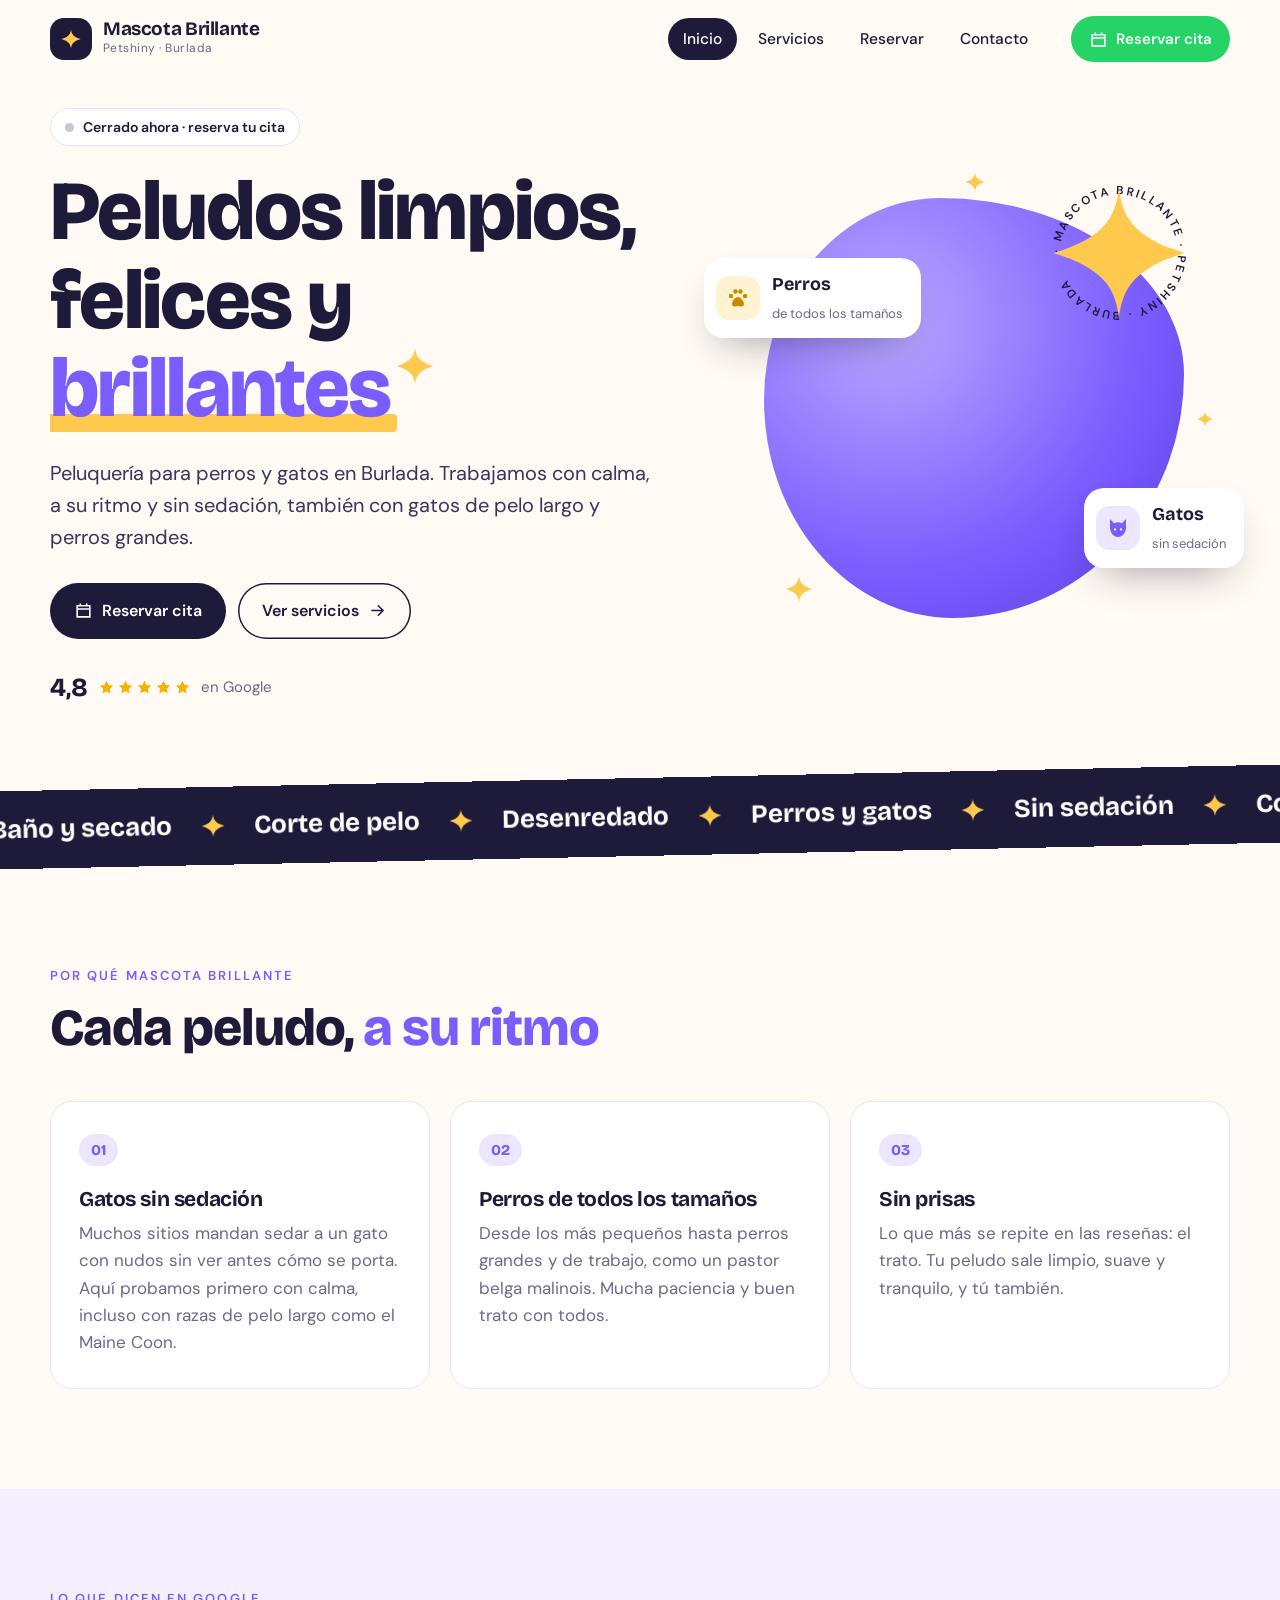
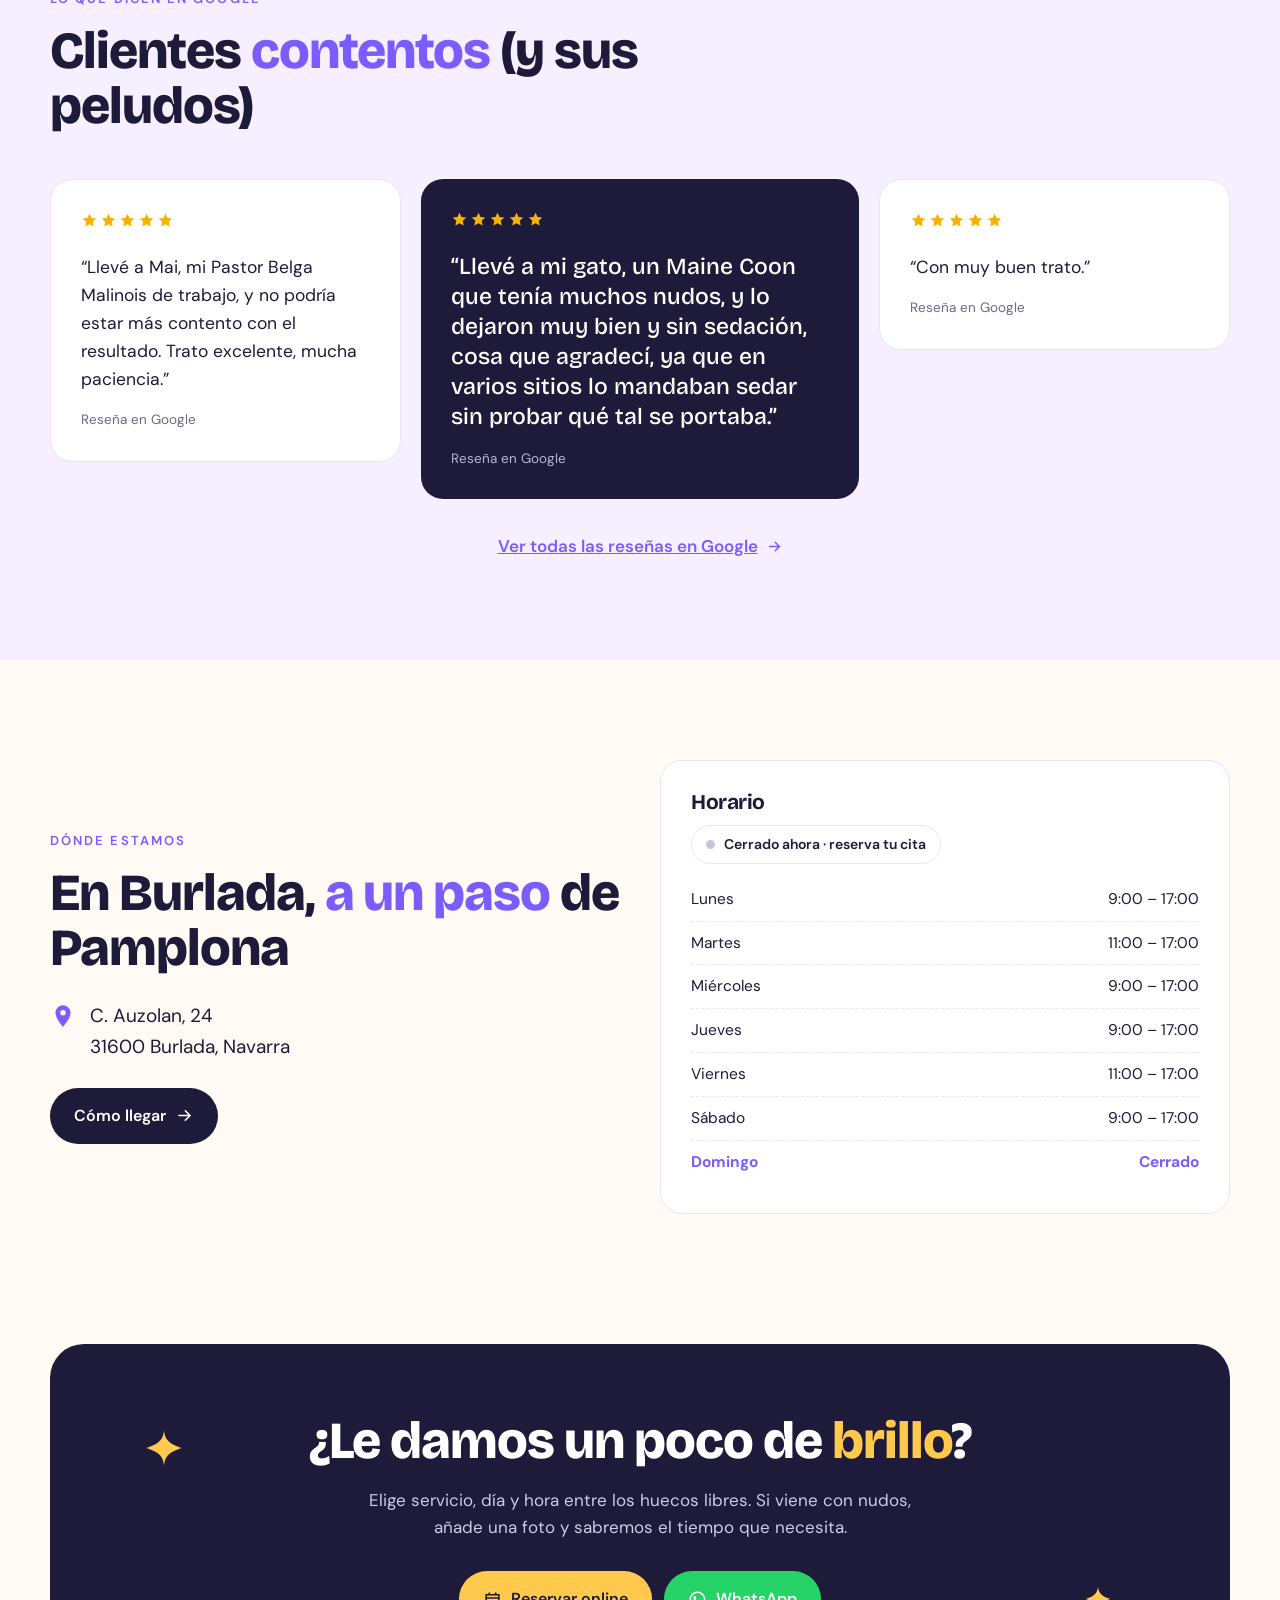
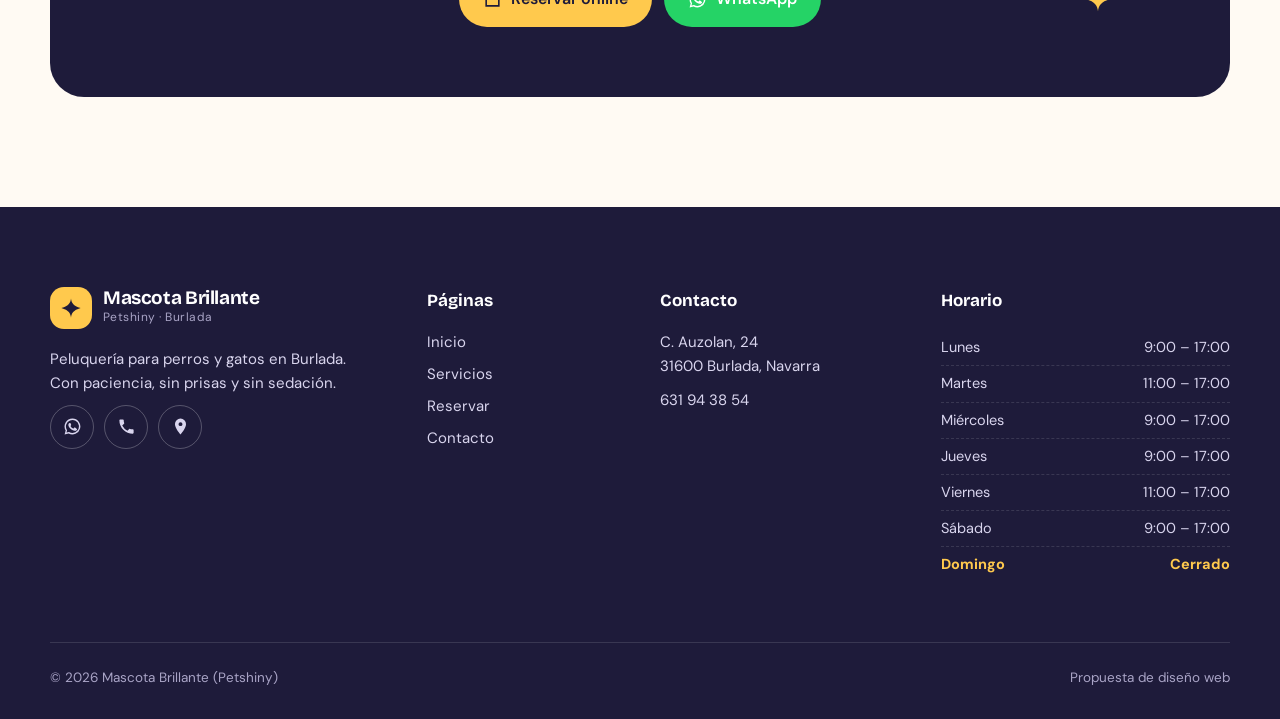
==== commit e3cca14b: "Reservas de la web conectadas siempre al calendario y al panel Co-Authored-By: Claude Opus 5.5 <nore" ====
--- a/index.html
+++ b/index.html
@@ -2,22 +2,22 @@
 <title>Mascota Brillante · Peluquería para perros y gatos en Burlada</title><meta name="description" content="Peluquería para perros y gatos en Burlada (Navarra). Gatos sin sedación, perros de todos los tamaños. Pide cita por WhatsApp.">
 <link rel="preconnect" href="https://fonts.googleapis.com"><link rel="preconnect" href="https://fonts.gstatic.com" crossorigin>
 <link href="https://fonts.googleapis.com/css2?family=Bricolage+Grotesque:opsz,wght@12..96,500;12..96,700;12..96,800&family=DM+Sans:opsz,wght@9..40,400;9..40,500;9..40,600&display=swap" rel="stylesheet">
-<link rel="stylesheet" href="styles.css?v=1794396967"><link rel="icon" href="data:image/svg+xml,%3Csvg xmlns='http://www.w3.org/2000/svg' viewBox='0 0 24 24'%3E%3Cpath fill='%237a5cff' d='M12 1.5c.5 4.7 2.3 8 10.5 10.5-8.2 2.5-10 5.8-10.5 10.5C11.5 17.8 9.7 14.5 1.5 12 9.7 9.5 11.5 6.2 12 1.5z'/%3E%3C/svg%3E">
+<link rel="stylesheet" href="styles.css?v=1794427898"><link rel="icon" href="data:image/svg+xml,%3Csvg xmlns='http://www.w3.org/2000/svg' viewBox='0 0 24 24'%3E%3Cpath fill='%237a5cff' d='M12 1.5c.5 4.7 2.3 8 10.5 10.5-8.2 2.5-10 5.8-10.5 10.5C11.5 17.8 9.7 14.5 1.5 12 9.7 9.5 11.5 6.2 12 1.5z'/%3E%3C/svg%3E">
 </head><body>
 <header class="top"><div class="wrap tin">
-<a class="logo" href="index.html?v=1794396967" aria-label="Mascota Brillante, inicio"><span class="lm"><svg viewBox="0 0 24 24" aria-hidden="true"><path fill="currentColor" d="M12 1.5c.5 4.7 2.3 8 10.5 10.5-8.2 2.5-10 5.8-10.5 10.5C11.5 17.8 9.7 14.5 1.5 12 9.7 9.5 11.5 6.2 12 1.5z"/></svg></span><span><b>Mascota Brillante</b><small>Petshiny · Burlada</small></span></a>
-<nav class="nav"><a href="index.html?v=1794396967" class=on aria-current=page>Inicio</a><a href="servicios.html?v=1794396967">Servicios</a><a href="reservar.html?v=1794396967">Reservar</a><a href="contacto.html?v=1794396967">Contacto</a></nav>
-<a class="hcta" href="reservar.html?v=1794396967"><svg viewBox="0 0 24 24" aria-hidden="true"><path fill="none" stroke="currentColor" stroke-width="2" d="M4 6h16v14H4zM4 10h16M8 3v4M16 3v4"/></svg><span>Reservar cita</span></a>
+<a class="logo" href="index.html?v=1794427898" aria-label="Mascota Brillante, inicio"><span class="lm"><svg viewBox="0 0 24 24" aria-hidden="true"><path fill="currentColor" d="M12 1.5c.5 4.7 2.3 8 10.5 10.5-8.2 2.5-10 5.8-10.5 10.5C11.5 17.8 9.7 14.5 1.5 12 9.7 9.5 11.5 6.2 12 1.5z"/></svg></span><span><b>Mascota Brillante</b><small>Petshiny · Burlada</small></span></a>
+<nav class="nav"><a href="index.html?v=1794427898" class=on aria-current=page>Inicio</a><a href="servicios.html?v=1794427898">Servicios</a><a href="reservar.html?v=1794427898">Reservar</a><a href="contacto.html?v=1794427898">Contacto</a></nav>
+<a class="hcta" href="reservar.html?v=1794427898"><svg viewBox="0 0 24 24" aria-hidden="true"><path fill="none" stroke="currentColor" stroke-width="2" d="M4 6h16v14H4zM4 10h16M8 3v4M16 3v4"/></svg><span>Reservar cita</span></a>
 <button class="burger" aria-label="Abrir menú" aria-expanded="false"><i></i><i></i></button>
 </div></header>
-<div class="mmenu" aria-hidden="true"><nav><a href="index.html?v=1794396967" class=on><small>01</small>Inicio</a><a href="servicios.html?v=1794396967"><small>02</small>Servicios</a><a href="reservar.html?v=1794396967"><small>03</small>Reservar</a><a href="contacto.html?v=1794396967"><small>04</small>Contacto</a></nav><div class="mfoot"><a class="sw wa" href="https://wa.me/34631943854" target="_blank" rel="noopener"><svg viewBox="0 0 24 24" aria-hidden="true"><path fill="currentColor" d="M12 2a10 10 0 0 0-8.6 15.1L2 22l5-1.3A10 10 0 1 0 12 2zm0 18.2c-1.5 0-3-.4-4.3-1.2l-.3-.2-3 .8.8-2.9-.2-.3A8.2 8.2 0 1 1 12 20.2zm4.5-6.1c-.2-.1-1.5-.7-1.7-.8-.2-.1-.4-.1-.6.1l-.8 1c-.1.2-.3.2-.5.1a6.7 6.7 0 0 1-3.3-2.9c-.3-.4.2-.4.7-1.4.1-.2 0-.3 0-.4l-.8-1.8c-.2-.5-.4-.4-.6-.4h-.5a1 1 0 0 0-.7.3c-.2.3-.9.9-.9 2.2s1 2.6 1.1 2.7c.1.2 1.9 2.9 4.6 4 1.7.7 2.4.8 3.2.7.5-.1 1.5-.6 1.8-1.2.2-.6.2-1.1.1-1.2l-.5-.3z"/></svg>WhatsApp</a><a class="sw tl" href="tel:+34631943854"><svg viewBox="0 0 24 24" aria-hidden="true"><path fill="currentColor" d="M6.6 10.8a15.1 15.1 0 0 0 6.6 6.6l2.2-2.2c.3-.3.7-.4 1-.2 1.1.4 2.3.6 3.6.6.6 0 1 .4 1 1V20c0 .6-.4 1-1 1A17 17 0 0 1 3 4c0-.6.4-1 1-1h3.5c.6 0 1 .4 1 1 0 1.3.2 2.5.6 3.6.1.3 0 .7-.2 1l-2.3 2.2z"/></svg>631 94 38 54</a></div></div>
+<div class="mmenu" aria-hidden="true"><nav><a href="index.html?v=1794427898" class=on><small>01</small>Inicio</a><a href="servicios.html?v=1794427898"><small>02</small>Servicios</a><a href="reservar.html?v=1794427898"><small>03</small>Reservar</a><a href="contacto.html?v=1794427898"><small>04</small>Contacto</a></nav><div class="mfoot"><a class="sw wa" href="https://wa.me/34631943854" target="_blank" rel="noopener"><svg viewBox="0 0 24 24" aria-hidden="true"><path fill="currentColor" d="M12 2a10 10 0 0 0-8.6 15.1L2 22l5-1.3A10 10 0 1 0 12 2zm0 18.2c-1.5 0-3-.4-4.3-1.2l-.3-.2-3 .8.8-2.9-.2-.3A8.2 8.2 0 1 1 12 20.2zm4.5-6.1c-.2-.1-1.5-.7-1.7-.8-.2-.1-.4-.1-.6.1l-.8 1c-.1.2-.3.2-.5.1a6.7 6.7 0 0 1-3.3-2.9c-.3-.4.2-.4.7-1.4.1-.2 0-.3 0-.4l-.8-1.8c-.2-.5-.4-.4-.6-.4h-.5a1 1 0 0 0-.7.3c-.2.3-.9.9-.9 2.2s1 2.6 1.1 2.7c.1.2 1.9 2.9 4.6 4 1.7.7 2.4.8 3.2.7.5-.1 1.5-.6 1.8-1.2.2-.6.2-1.1.1-1.2l-.5-.3z"/></svg>WhatsApp</a><a class="sw tl" href="tel:+34631943854"><svg viewBox="0 0 24 24" aria-hidden="true"><path fill="currentColor" d="M6.6 10.8a15.1 15.1 0 0 0 6.6 6.6l2.2-2.2c.3-.3.7-.4 1-.2 1.1.4 2.3.6 3.6.6.6 0 1 .4 1 1V20c0 .6-.4 1-1 1A17 17 0 0 1 3 4c0-.6.4-1 1-1h3.5c.6 0 1 .4 1 1 0 1.3.2 2.5.6 3.6.1.3 0 .7-.2 1l-2.3 2.2z"/></svg>631 94 38 54</a></div></div>
 <main>
 <section class="hero"><div class="wrap hg">
 <div class="ht">
  <p class="open" data-open>Comprobando horario…</p>
  <h1><span class="ln">Peludos limpios,</span><span class="ln">felices y</span><span class="ln"><em>brillantes</em><span class="sp hs"><svg viewBox="0 0 24 24" aria-hidden="true"><path fill="currentColor" d="M12 1.5c.5 4.7 2.3 8 10.5 10.5-8.2 2.5-10 5.8-10.5 10.5C11.5 17.8 9.7 14.5 1.5 12 9.7 9.5 11.5 6.2 12 1.5z"/></svg></span></span></h1>
  <p class="lead">Peluquería para perros y gatos en Burlada. Trabajamos con calma, a su ritmo y sin sedación, también con gatos de pelo largo y perros grandes.</p>
- <div class="hb"><a class="btn pri" href="reservar.html?v=1794396967"><svg viewBox="0 0 24 24" aria-hidden="true"><path fill="none" stroke="currentColor" stroke-width="2" d="M4 6h16v14H4zM4 10h16M8 3v4M16 3v4"/></svg>Reservar cita</a><a class="btn gh" href="servicios.html?v=1794396967">Ver servicios <svg viewBox="0 0 24 24" aria-hidden="true"><path fill="none" stroke="currentColor" stroke-width="2" stroke-linecap="round" d="M5 12h14M13 6l6 6-6 6"/></svg></a></div>
+ <div class="hb"><a class="btn pri" href="reservar.html?v=1794427898"><svg viewBox="0 0 24 24" aria-hidden="true"><path fill="none" stroke="currentColor" stroke-width="2" d="M4 6h16v14H4zM4 10h16M8 3v4M16 3v4"/></svg>Reservar cita</a><a class="btn gh" href="servicios.html?v=1794427898">Ver servicios <svg viewBox="0 0 24 24" aria-hidden="true"><path fill="none" stroke="currentColor" stroke-width="2" stroke-linecap="round" d="M5 12h14M13 6l6 6-6 6"/></svg></a></div>
  <div class="rate"><b>4,8</b><span class="stars" aria-label="5 de 5"><svg viewBox="0 0 24 24" aria-hidden="true"><path fill="currentColor" d="m12 2.5 2.9 6 6.6.8-4.9 4.6 1.3 6.6L12 17.3l-5.9 3.2 1.3-6.6L2.5 9.3l6.6-.8z"/></svg><svg viewBox="0 0 24 24" aria-hidden="true"><path fill="currentColor" d="m12 2.5 2.9 6 6.6.8-4.9 4.6 1.3 6.6L12 17.3l-5.9 3.2 1.3-6.6L2.5 9.3l6.6-.8z"/></svg><svg viewBox="0 0 24 24" aria-hidden="true"><path fill="currentColor" d="m12 2.5 2.9 6 6.6.8-4.9 4.6 1.3 6.6L12 17.3l-5.9 3.2 1.3-6.6L2.5 9.3l6.6-.8z"/></svg><svg viewBox="0 0 24 24" aria-hidden="true"><path fill="currentColor" d="m12 2.5 2.9 6 6.6.8-4.9 4.6 1.3 6.6L12 17.3l-5.9 3.2 1.3-6.6L2.5 9.3l6.6-.8z"/></svg><svg viewBox="0 0 24 24" aria-hidden="true"><path fill="currentColor" d="m12 2.5 2.9 6 6.6.8-4.9 4.6 1.3 6.6L12 17.3l-5.9 3.2 1.3-6.6L2.5 9.3l6.6-.8z"/></svg></span><span>en Google</span></div>
 </div>
 <div class="hv" aria-hidden="true">
@@ -57,13 +57,13 @@
 </div></section>
 <section class="cta"><div class="wrap ci rv"><span class="sp s1"><svg viewBox="0 0 24 24" aria-hidden="true"><path fill="currentColor" d="M12 1.5c.5 4.7 2.3 8 10.5 10.5-8.2 2.5-10 5.8-10.5 10.5C11.5 17.8 9.7 14.5 1.5 12 9.7 9.5 11.5 6.2 12 1.5z"/></svg></span><span class="sp s2"><svg viewBox="0 0 24 24" aria-hidden="true"><path fill="currentColor" d="M12 1.5c.5 4.7 2.3 8 10.5 10.5-8.2 2.5-10 5.8-10.5 10.5C11.5 17.8 9.7 14.5 1.5 12 9.7 9.5 11.5 6.2 12 1.5z"/></svg></span>
 <h2>¿Le damos un poco de <em>brillo</em>?</h2><p>Elige servicio, día y hora entre los huecos libres. Si viene con nudos, añade una foto y sabremos el tiempo que necesita.</p>
-<div class="cb"><a class="btn sunb" href="reservar.html?v=1794396967"><svg viewBox="0 0 24 24" aria-hidden="true"><path fill="none" stroke="currentColor" stroke-width="2" d="M4 6h16v14H4zM4 10h16M8 3v4M16 3v4"/></svg>Reservar online</a><a class="btn pri sw wa" href="https://wa.me/34631943854" target="_blank" rel="noopener"><svg viewBox="0 0 24 24" aria-hidden="true"><path fill="currentColor" d="M12 2a10 10 0 0 0-8.6 15.1L2 22l5-1.3A10 10 0 1 0 12 2zm0 18.2c-1.5 0-3-.4-4.3-1.2l-.3-.2-3 .8.8-2.9-.2-.3A8.2 8.2 0 1 1 12 20.2zm4.5-6.1c-.2-.1-1.5-.7-1.7-.8-.2-.1-.4-.1-.6.1l-.8 1c-.1.2-.3.2-.5.1a6.7 6.7 0 0 1-3.3-2.9c-.3-.4.2-.4.7-1.4.1-.2 0-.3 0-.4l-.8-1.8c-.2-.5-.4-.4-.6-.4h-.5a1 1 0 0 0-.7.3c-.2.3-.9.9-.9 2.2s1 2.6 1.1 2.7c.1.2 1.9 2.9 4.6 4 1.7.7 2.4.8 3.2.7.5-.1 1.5-.6 1.8-1.2.2-.6.2-1.1.1-1.2l-.5-.3z"/></svg>WhatsApp</a></div></div></section></main>
+<div class="cb"><a class="btn sunb" href="reservar.html?v=1794427898"><svg viewBox="0 0 24 24" aria-hidden="true"><path fill="none" stroke="currentColor" stroke-width="2" d="M4 6h16v14H4zM4 10h16M8 3v4M16 3v4"/></svg>Reservar online</a><a class="btn pri sw wa" href="https://wa.me/34631943854" target="_blank" rel="noopener"><svg viewBox="0 0 24 24" aria-hidden="true"><path fill="currentColor" d="M12 2a10 10 0 0 0-8.6 15.1L2 22l5-1.3A10 10 0 1 0 12 2zm0 18.2c-1.5 0-3-.4-4.3-1.2l-.3-.2-3 .8.8-2.9-.2-.3A8.2 8.2 0 1 1 12 20.2zm4.5-6.1c-.2-.1-1.5-.7-1.7-.8-.2-.1-.4-.1-.6.1l-.8 1c-.1.2-.3.2-.5.1a6.7 6.7 0 0 1-3.3-2.9c-.3-.4.2-.4.7-1.4.1-.2 0-.3 0-.4l-.8-1.8c-.2-.5-.4-.4-.6-.4h-.5a1 1 0 0 0-.7.3c-.2.3-.9.9-.9 2.2s1 2.6 1.1 2.7c.1.2 1.9 2.9 4.6 4 1.7.7 2.4.8 3.2.7.5-.1 1.5-.6 1.8-1.2.2-.6.2-1.1.1-1.2l-.5-.3z"/></svg>WhatsApp</a></div></div></section></main>
 <footer class="ft"><div class="wrap fg">
-<div><a class="logo lt" href="index.html?v=1794396967"><span class="lm"><svg viewBox="0 0 24 24" aria-hidden="true"><path fill="currentColor" d="M12 1.5c.5 4.7 2.3 8 10.5 10.5-8.2 2.5-10 5.8-10.5 10.5C11.5 17.8 9.7 14.5 1.5 12 9.7 9.5 11.5 6.2 12 1.5z"/></svg></span><span><b>Mascota Brillante</b><small>Petshiny · Burlada</small></span></a><p class="fd">Peluquería para perros y gatos en Burlada. Con paciencia, sin prisas y sin sedación.</p>
+<div><a class="logo lt" href="index.html?v=1794427898"><span class="lm"><svg viewBox="0 0 24 24" aria-hidden="true"><path fill="currentColor" d="M12 1.5c.5 4.7 2.3 8 10.5 10.5-8.2 2.5-10 5.8-10.5 10.5C11.5 17.8 9.7 14.5 1.5 12 9.7 9.5 11.5 6.2 12 1.5z"/></svg></span><span><b>Mascota Brillante</b><small>Petshiny · Burlada</small></span></a><p class="fd">Peluquería para perros y gatos en Burlada. Con paciencia, sin prisas y sin sedación.</p>
 <div class="soc"><a class="sw wa" href="https://wa.me/34631943854" target="_blank" rel="noopener" aria-label="WhatsApp"><svg viewBox="0 0 24 24" aria-hidden="true"><path fill="currentColor" d="M12 2a10 10 0 0 0-8.6 15.1L2 22l5-1.3A10 10 0 1 0 12 2zm0 18.2c-1.5 0-3-.4-4.3-1.2l-.3-.2-3 .8.8-2.9-.2-.3A8.2 8.2 0 1 1 12 20.2zm4.5-6.1c-.2-.1-1.5-.7-1.7-.8-.2-.1-.4-.1-.6.1l-.8 1c-.1.2-.3.2-.5.1a6.7 6.7 0 0 1-3.3-2.9c-.3-.4.2-.4.7-1.4.1-.2 0-.3 0-.4l-.8-1.8c-.2-.5-.4-.4-.6-.4h-.5a1 1 0 0 0-.7.3c-.2.3-.9.9-.9 2.2s1 2.6 1.1 2.7c.1.2 1.9 2.9 4.6 4 1.7.7 2.4.8 3.2.7.5-.1 1.5-.6 1.8-1.2.2-.6.2-1.1.1-1.2l-.5-.3z"/></svg></a><a class="sw tl" href="tel:+34631943854" aria-label="Llamar"><svg viewBox="0 0 24 24" aria-hidden="true"><path fill="currentColor" d="M6.6 10.8a15.1 15.1 0 0 0 6.6 6.6l2.2-2.2c.3-.3.7-.4 1-.2 1.1.4 2.3.6 3.6.6.6 0 1 .4 1 1V20c0 .6-.4 1-1 1A17 17 0 0 1 3 4c0-.6.4-1 1-1h3.5c.6 0 1 .4 1 1 0 1.3.2 2.5.6 3.6.1.3 0 .7-.2 1l-2.3 2.2z"/></svg></a><a class="sw mp" href="https://www.google.com/maps/search/?api=1&query=MASCOTA+BRILLANTE+PETSHINY+Burlada&query_place_id=ChIJZwD1Pn5iiSQRhCmAZ23Wtzg" target="_blank" rel="noopener" aria-label="Google Maps"><svg viewBox="0 0 24 24" aria-hidden="true"><path fill="currentColor" d="M12 2a7 7 0 0 0-7 7c0 5.2 7 13 7 13s7-7.8 7-13a7 7 0 0 0-7-7zm0 9.5A2.5 2.5 0 1 1 12 6.5a2.5 2.5 0 0 1 0 5z"/></svg></a></div></div>
-<div><h4>Páginas</h4><nav class="fn"><a href="index.html?v=1794396967">Inicio</a><a href="servicios.html?v=1794396967">Servicios</a><a href="reservar.html?v=1794396967">Reservar</a><a href="contacto.html?v=1794396967">Contacto</a><a href="clientes.html?v=1794396967">Área de la peluquería (demo)</a></nav></div>
+<div><h4>Páginas</h4><nav class="fn"><a href="index.html?v=1794427898">Inicio</a><a href="servicios.html?v=1794427898">Servicios</a><a href="reservar.html?v=1794427898">Reservar</a><a href="contacto.html?v=1794427898">Contacto</a></nav></div>
 <div><h4>Contacto</h4><p>C. Auzolan, 24<br>31600 Burlada, Navarra</p><p><a href="tel:+34631943854">631 94 38 54</a></p></div>
 <div><h4>Horario</h4><ul class="hours"><li data-d="1"><span>Lunes</span><span>9:00 – 17:00</span></li><li data-d="2"><span>Martes</span><span>11:00 – 17:00</span></li><li data-d="3"><span>Miércoles</span><span>9:00 – 17:00</span></li><li data-d="4"><span>Jueves</span><span>9:00 – 17:00</span></li><li data-d="5"><span>Viernes</span><span>11:00 – 17:00</span></li><li data-d="6"><span>Sábado</span><span>9:00 – 17:00</span></li><li data-d="0"><span>Domingo</span><span>Cerrado</span></li></ul></div>
 </div><div class="wrap fb"><span>© 2026 Mascota Brillante (Petshiny)</span><span>Propuesta de diseño web</span></div></footer>
-<script>window.PS_HOURS=[["9:00","17:00"],["11:00","17:00"],["9:00","17:00"],["9:00","17:00"],["11:00","17:00"],["9:00","17:00"],[null,null]];window.PS_WA="https://wa.me/34631943854";window.PS_API="";window.PS_ICO={paw:"<svg viewBox=\"0 0 24 24\" aria-hidden=\"true\"><g fill=\"currentColor\"><circle cx=\"5\" cy=\"10\" r=\"2.2\"/><circle cx=\"9.5\" cy=\"5.5\" r=\"2.2\"/><circle cx=\"14.5\" cy=\"5.5\" r=\"2.2\"/><circle cx=\"19\" cy=\"10\" r=\"2.2\"/><path d=\"M12 11c-3 0-6 4.5-6 7 0 1.7 1.3 2.5 3 2.5 1.3 0 2-.6 3-.6s1.7.6 3 .6c1.7 0 3-.8 3-2.5 0-2.5-3-7-6-7z\"/></g></svg>",cat:"<svg viewBox=\"0 0 24 24\" aria-hidden=\"true\"><path fill=\"currentColor\" d=\"M4 3l4 4.2a10 10 0 0 1 8 0L20 3v8.5c0 5-3.6 9.5-8 9.5s-8-4.5-8-9.5zm5 9.2a1.2 1.2 0 1 0 0 2.4 1.2 1.2 0 0 0 0-2.4zm6 0a1.2 1.2 0 1 0 0 2.4 1.2 1.2 0 0 0 0-2.4z\"/></svg>",plus:"<svg viewBox=\"0 0 24 24\" aria-hidden=\"true\"><path fill=\"none\" stroke=\"currentColor\" stroke-width=\"2\" stroke-linecap=\"round\" d=\"M12 5v14M5 12h14\"/></svg>"};</script>
-<script src="script.js?v=1794396967"></script></body></html>+<script>window.PS_HOURS=[["9:00","17:00"],["11:00","17:00"],["9:00","17:00"],["9:00","17:00"],["11:00","17:00"],["9:00","17:00"],[null,null]];window.PS_WA="https://wa.me/34631943854";window.PS_API="https://script.google.com/macros/s/AKfycbzKix62dqsKBQRdZucKT0uvSKGZBq18RUKTm5wrvYGaTT1mG7uIVV2R6FPnAeFp3olE/exec";window.PS_ICO={paw:"<svg viewBox=\"0 0 24 24\" aria-hidden=\"true\"><g fill=\"currentColor\"><circle cx=\"5\" cy=\"10\" r=\"2.2\"/><circle cx=\"9.5\" cy=\"5.5\" r=\"2.2\"/><circle cx=\"14.5\" cy=\"5.5\" r=\"2.2\"/><circle cx=\"19\" cy=\"10\" r=\"2.2\"/><path d=\"M12 11c-3 0-6 4.5-6 7 0 1.7 1.3 2.5 3 2.5 1.3 0 2-.6 3-.6s1.7.6 3 .6c1.7 0 3-.8 3-2.5 0-2.5-3-7-6-7z\"/></g></svg>",cat:"<svg viewBox=\"0 0 24 24\" aria-hidden=\"true\"><path fill=\"currentColor\" d=\"M4 3l4 4.2a10 10 0 0 1 8 0L20 3v8.5c0 5-3.6 9.5-8 9.5s-8-4.5-8-9.5zm5 9.2a1.2 1.2 0 1 0 0 2.4 1.2 1.2 0 0 0 0-2.4zm6 0a1.2 1.2 0 1 0 0 2.4 1.2 1.2 0 0 0 0-2.4z\"/></svg>",plus:"<svg viewBox=\"0 0 24 24\" aria-hidden=\"true\"><path fill=\"none\" stroke=\"currentColor\" stroke-width=\"2\" stroke-linecap=\"round\" d=\"M12 5v14M5 12h14\"/></svg>"};</script>
+<script src="script.js?v=1794427898"></script></body></html>
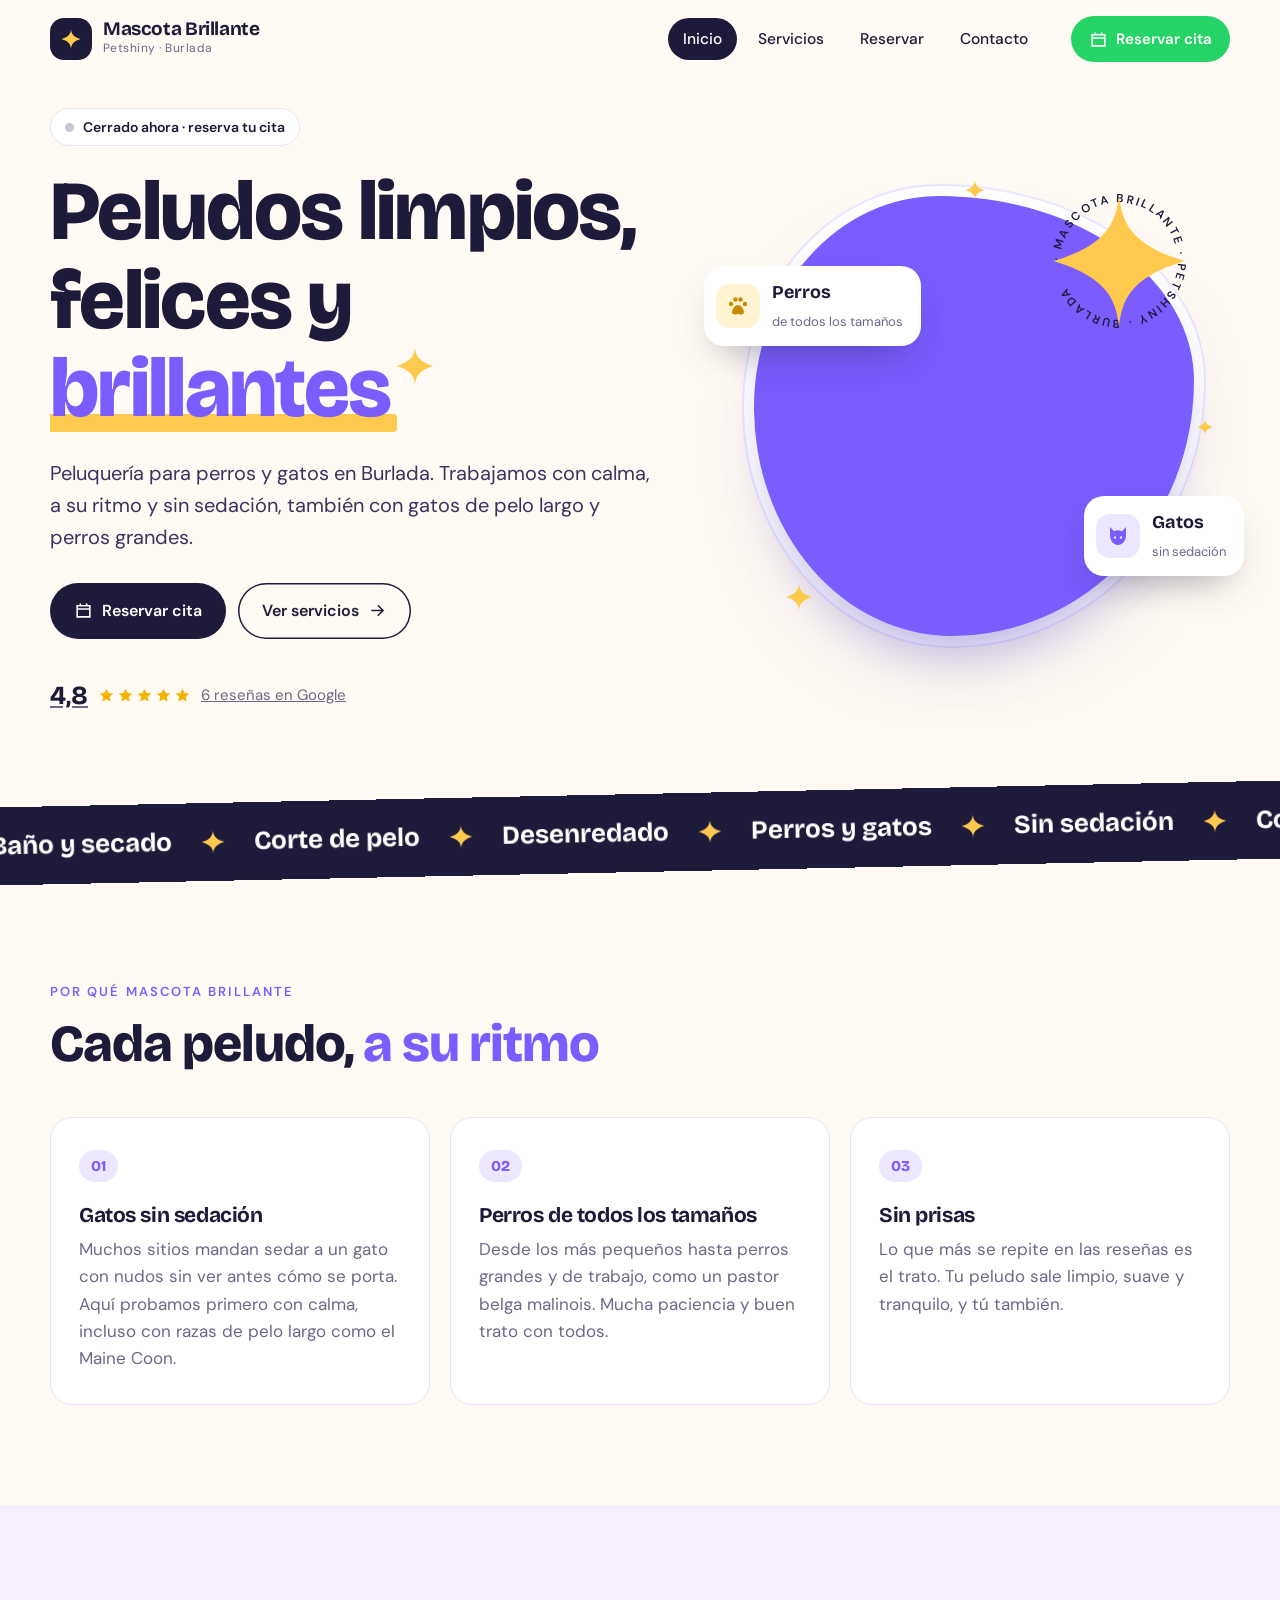
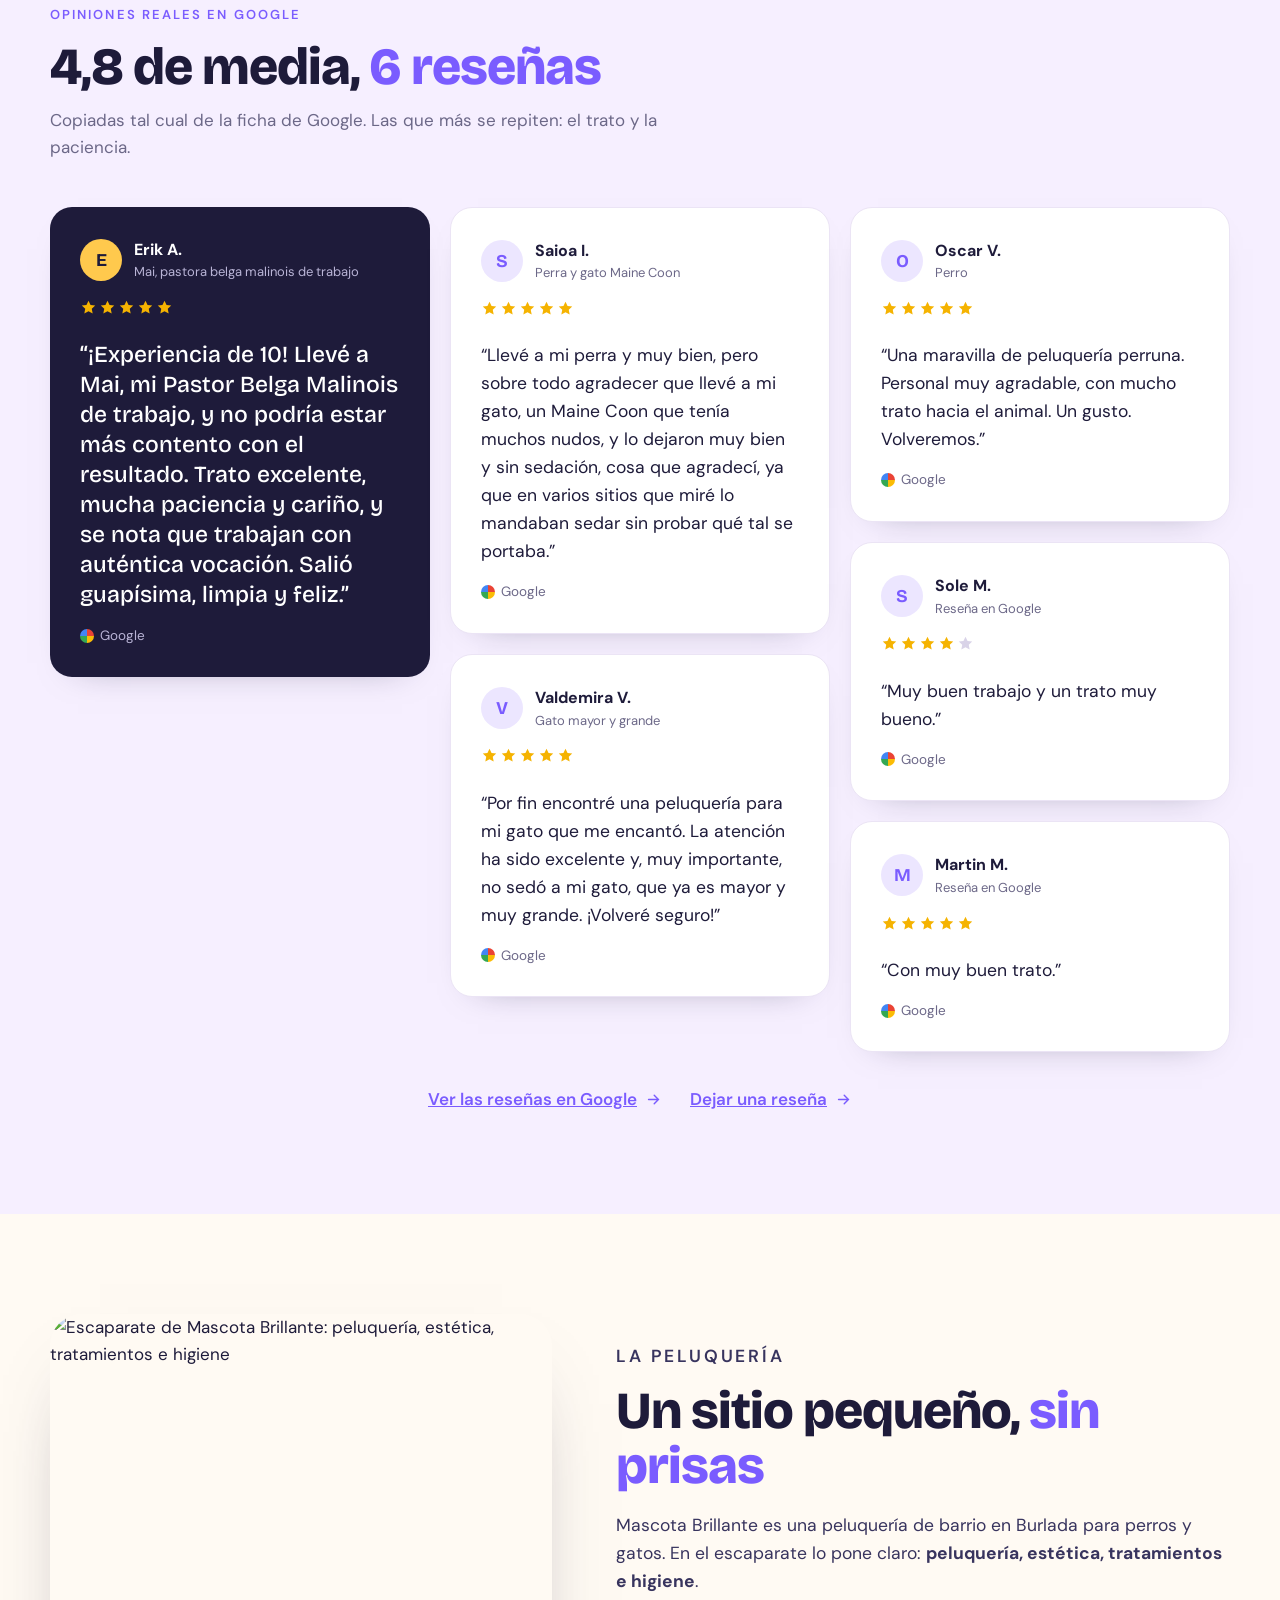
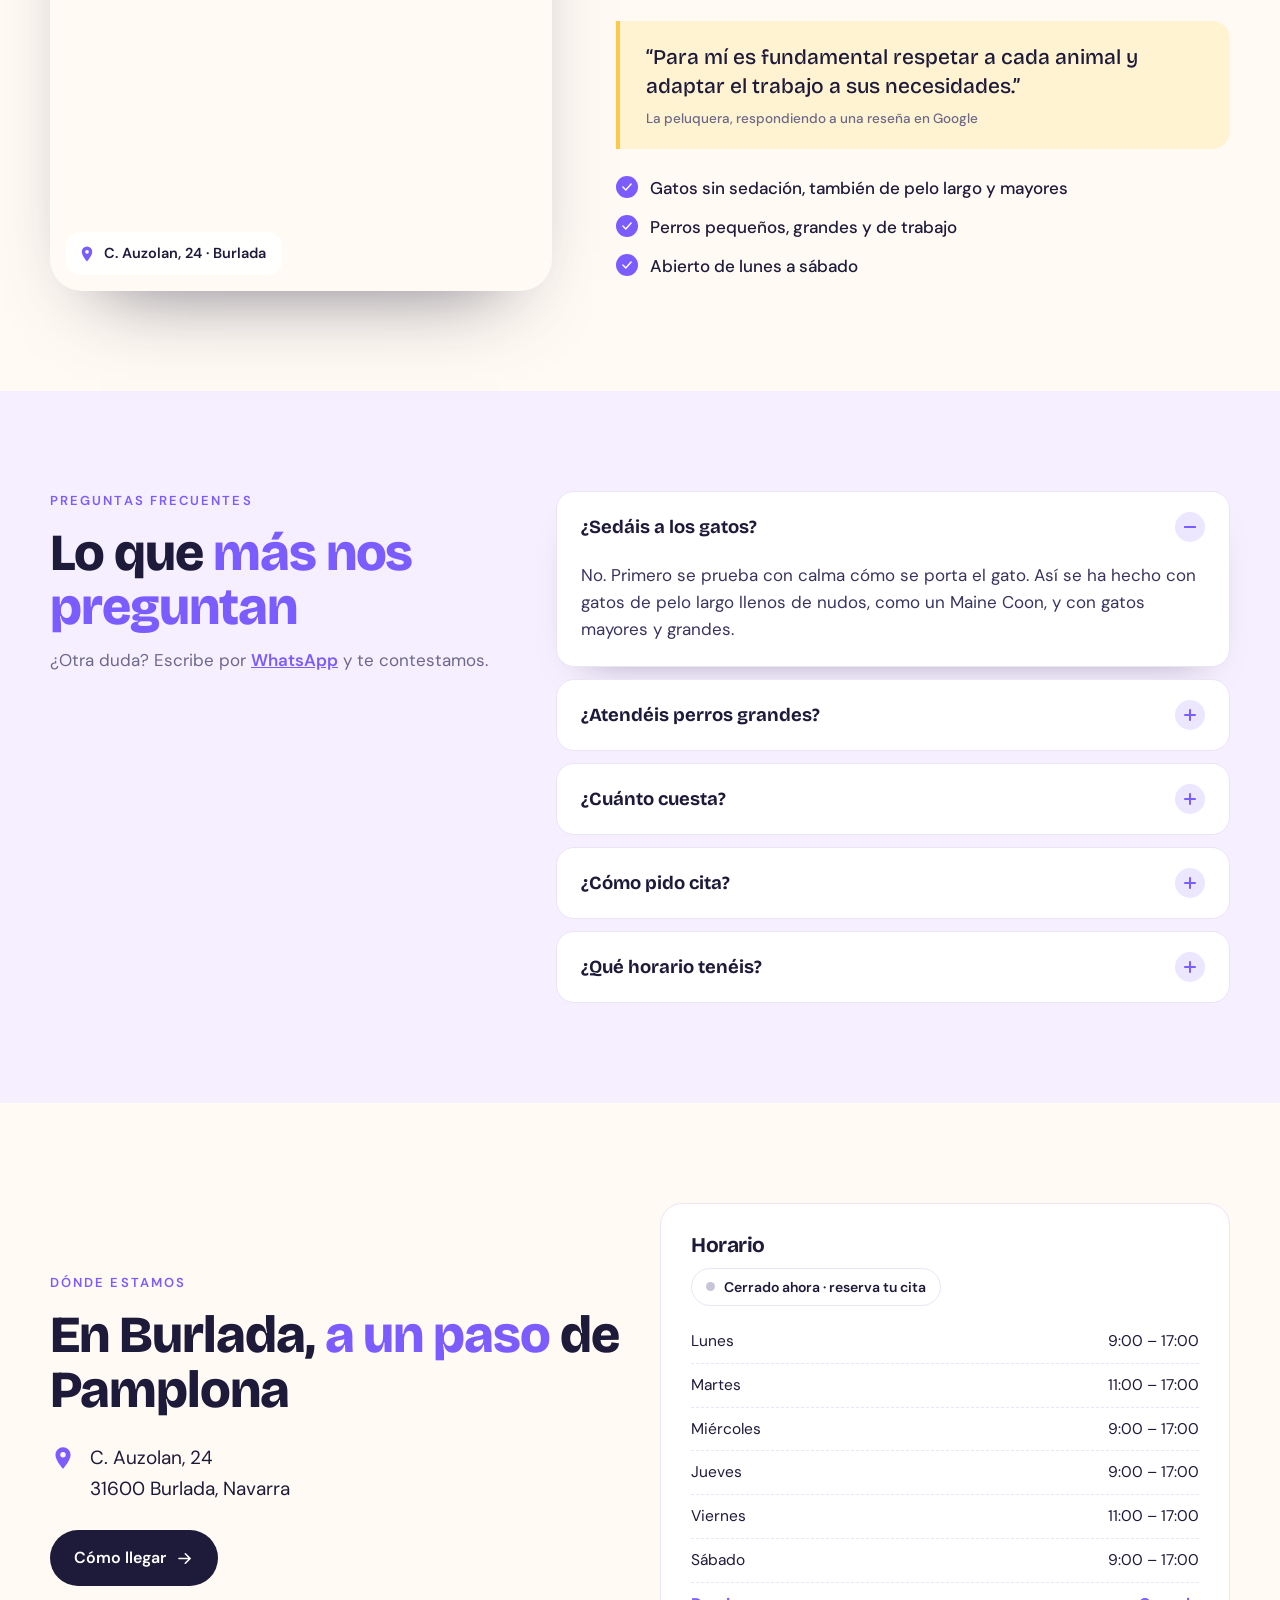
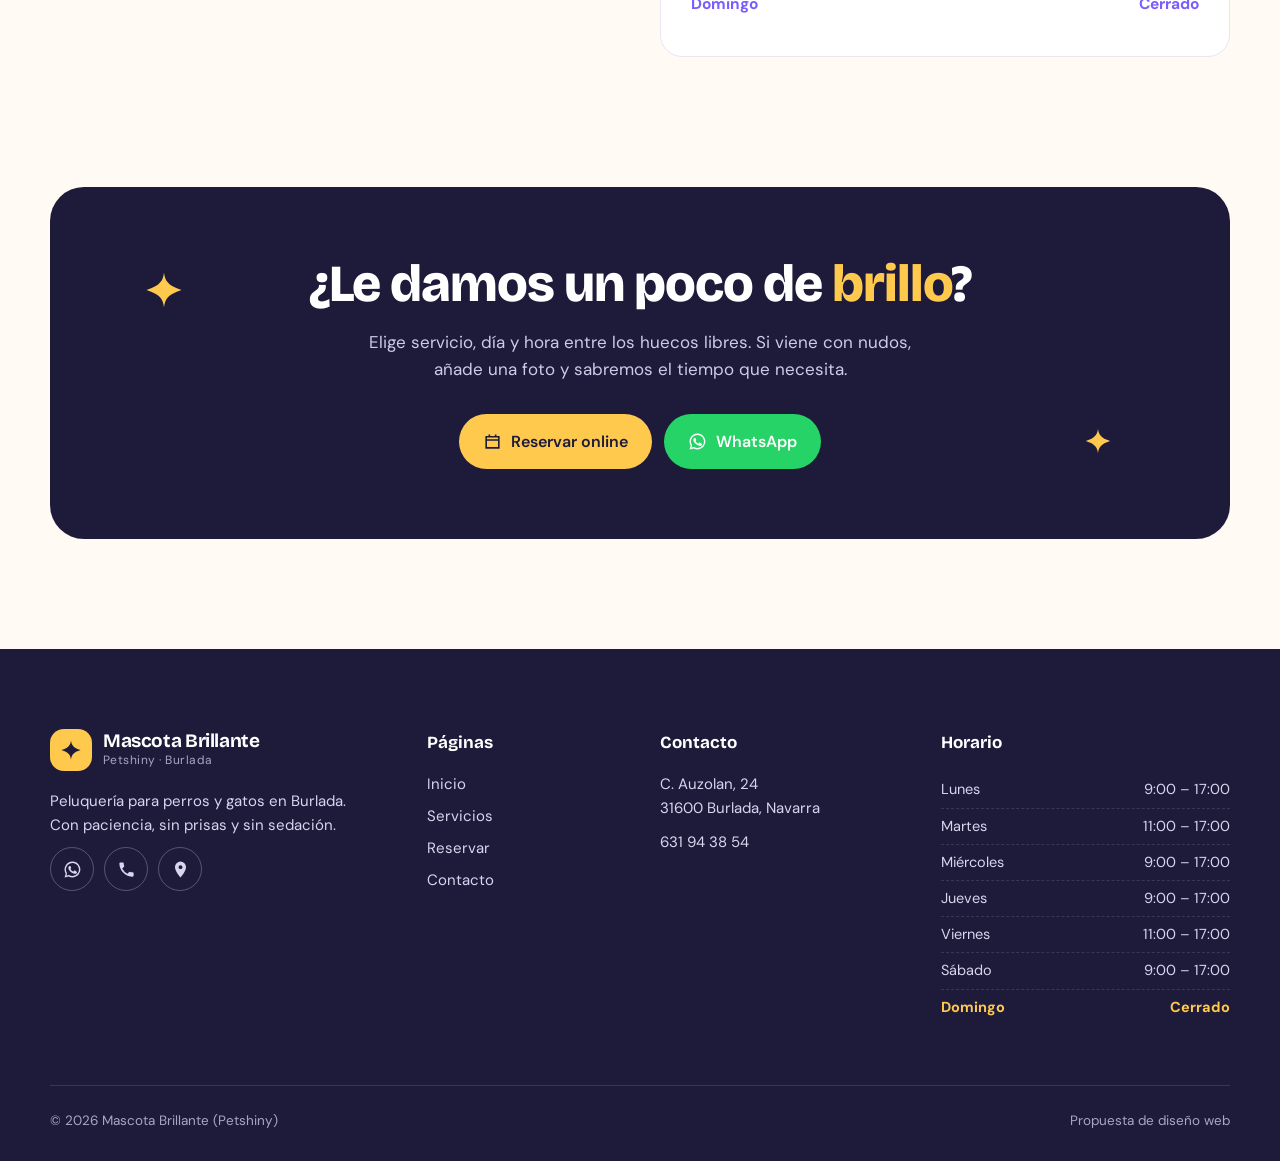
==== commit 9b0b2a1d: "Web con datos reales: foto del local, 6 reseñas, la peluquería, FAQ, SEO local Co-Authored-By: Claud" ====
--- a/index.html
+++ b/index.html
@@ -1,31 +1,33 @@
 <!doctype html><html lang="es"><head><meta charset="utf-8"><meta name="viewport" content="width=device-width,initial-scale=1">
 <title>Mascota Brillante · Peluquería para perros y gatos en Burlada</title><meta name="description" content="Peluquería para perros y gatos en Burlada (Navarra). Gatos sin sedación, perros de todos los tamaños. Pide cita por WhatsApp.">
+<meta property="og:type" content="website"><meta property="og:locale" content="es_ES"><meta property="og:site_name" content="Mascota Brillante"><meta property="og:title" content="Mascota Brillante · Peluquería para perros y gatos en Burlada"><meta property="og:description" content="Peluquería para perros y gatos en Burlada (Navarra). Gatos sin sedación, perros de todos los tamaños. Pide cita por WhatsApp."><meta property="og:image" content="https://lh3.googleusercontent.com/gps-cs-s/ANWiy9SvFkrAGjdiUfdFHXs02rCbj0YhU0xrt611wxC3klWQuudnduUvCpmRJ77SYWqDT6XhC-UUaTSZYXKe7BWP1Ry__5ByhL50SR5XzU9WuEh4ixdQl_upLiA65rLxV3Dg8q1hPQp58akNQqlP=w1000-h1110-k-no"><meta name="twitter:card" content="summary_large_image"><meta name="theme-color" content="#7a5cff">
+<script type="application/ld+json">{"@context": "https://schema.org", "@type": "LocalBusiness", "additionalType": "https://en.wikipedia.org/wiki/Pet_grooming", "name": "Mascota Brillante (Petshiny)", "description": "Peluquería para perros y gatos en Burlada. Gatos sin sedación.", "url": "https://miiguelcamus.github.io/petshiny-web/", "telephone": "+34 631 94 38 54", "image": "https://lh3.googleusercontent.com/gps-cs-s/ANWiy9SvFkrAGjdiUfdFHXs02rCbj0YhU0xrt611wxC3klWQuudnduUvCpmRJ77SYWqDT6XhC-UUaTSZYXKe7BWP1Ry__5ByhL50SR5XzU9WuEh4ixdQl_upLiA65rLxV3Dg8q1hPQp58akNQqlP=w1000-h1110-k-no", "address": {"@type": "PostalAddress", "streetAddress": "C. Auzolan, 24", "postalCode": "31600", "addressLocality": "Burlada", "addressRegion": "Navarra", "addressCountry": "ES"}, "geo": {"@type": "GeoCoordinates", "latitude": 42.8233371, "longitude": -1.612523}, "hasMap": "https://www.google.com/maps/search/?api=1&query=MASCOTA+BRILLANTE+PETSHINY+Burlada&query_place_id=ChIJZwD1Pn5iiSQRhCmAZ23Wtzg", "openingHoursSpecification": [{"@type": "OpeningHoursSpecification", "dayOfWeek": ["Monday", "Wednesday", "Thursday", "Saturday"], "opens": "09:00", "closes": "17:00"}, {"@type": "OpeningHoursSpecification", "dayOfWeek": ["Tuesday", "Friday"], "opens": "11:00", "closes": "17:00"}], "aggregateRating": {"@type": "AggregateRating", "ratingValue": "4.8", "reviewCount": "6"}}</script>
 <link rel="preconnect" href="https://fonts.googleapis.com"><link rel="preconnect" href="https://fonts.gstatic.com" crossorigin>
 <link href="https://fonts.googleapis.com/css2?family=Bricolage+Grotesque:opsz,wght@12..96,500;12..96,700;12..96,800&family=DM+Sans:opsz,wght@9..40,400;9..40,500;9..40,600&display=swap" rel="stylesheet">
-<link rel="stylesheet" href="styles.css?v=1794427898"><link rel="icon" href="data:image/svg+xml,%3Csvg xmlns='http://www.w3.org/2000/svg' viewBox='0 0 24 24'%3E%3Cpath fill='%237a5cff' d='M12 1.5c.5 4.7 2.3 8 10.5 10.5-8.2 2.5-10 5.8-10.5 10.5C11.5 17.8 9.7 14.5 1.5 12 9.7 9.5 11.5 6.2 12 1.5z'/%3E%3C/svg%3E">
+<link rel="stylesheet" href="styles.css?v=1794474643"><link rel="icon" href="data:image/svg+xml,%3Csvg xmlns='http://www.w3.org/2000/svg' viewBox='0 0 24 24'%3E%3Cpath fill='%237a5cff' d='M12 1.5c.5 4.7 2.3 8 10.5 10.5-8.2 2.5-10 5.8-10.5 10.5C11.5 17.8 9.7 14.5 1.5 12 9.7 9.5 11.5 6.2 12 1.5z'/%3E%3C/svg%3E">
 </head><body>
 <header class="top"><div class="wrap tin">
-<a class="logo" href="index.html?v=1794427898" aria-label="Mascota Brillante, inicio"><span class="lm"><svg viewBox="0 0 24 24" aria-hidden="true"><path fill="currentColor" d="M12 1.5c.5 4.7 2.3 8 10.5 10.5-8.2 2.5-10 5.8-10.5 10.5C11.5 17.8 9.7 14.5 1.5 12 9.7 9.5 11.5 6.2 12 1.5z"/></svg></span><span><b>Mascota Brillante</b><small>Petshiny · Burlada</small></span></a>
-<nav class="nav"><a href="index.html?v=1794427898" class=on aria-current=page>Inicio</a><a href="servicios.html?v=1794427898">Servicios</a><a href="reservar.html?v=1794427898">Reservar</a><a href="contacto.html?v=1794427898">Contacto</a></nav>
-<a class="hcta" href="reservar.html?v=1794427898"><svg viewBox="0 0 24 24" aria-hidden="true"><path fill="none" stroke="currentColor" stroke-width="2" d="M4 6h16v14H4zM4 10h16M8 3v4M16 3v4"/></svg><span>Reservar cita</span></a>
+<a class="logo" href="index.html?v=1794474643" aria-label="Mascota Brillante, inicio"><span class="lm"><svg viewBox="0 0 24 24" aria-hidden="true"><path fill="currentColor" d="M12 1.5c.5 4.7 2.3 8 10.5 10.5-8.2 2.5-10 5.8-10.5 10.5C11.5 17.8 9.7 14.5 1.5 12 9.7 9.5 11.5 6.2 12 1.5z"/></svg></span><span><b>Mascota Brillante</b><small>Petshiny · Burlada</small></span></a>
+<nav class="nav"><a href="index.html?v=1794474643" class=on aria-current=page>Inicio</a><a href="servicios.html?v=1794474643">Servicios</a><a href="reservar.html?v=1794474643">Reservar</a><a href="contacto.html?v=1794474643">Contacto</a></nav>
+<a class="hcta" href="reservar.html?v=1794474643"><svg viewBox="0 0 24 24" aria-hidden="true"><path fill="none" stroke="currentColor" stroke-width="2" d="M4 6h16v14H4zM4 10h16M8 3v4M16 3v4"/></svg><span>Reservar cita</span></a>
 <button class="burger" aria-label="Abrir menú" aria-expanded="false"><i></i><i></i></button>
 </div></header>
-<div class="mmenu" aria-hidden="true"><nav><a href="index.html?v=1794427898" class=on><small>01</small>Inicio</a><a href="servicios.html?v=1794427898"><small>02</small>Servicios</a><a href="reservar.html?v=1794427898"><small>03</small>Reservar</a><a href="contacto.html?v=1794427898"><small>04</small>Contacto</a></nav><div class="mfoot"><a class="sw wa" href="https://wa.me/34631943854" target="_blank" rel="noopener"><svg viewBox="0 0 24 24" aria-hidden="true"><path fill="currentColor" d="M12 2a10 10 0 0 0-8.6 15.1L2 22l5-1.3A10 10 0 1 0 12 2zm0 18.2c-1.5 0-3-.4-4.3-1.2l-.3-.2-3 .8.8-2.9-.2-.3A8.2 8.2 0 1 1 12 20.2zm4.5-6.1c-.2-.1-1.5-.7-1.7-.8-.2-.1-.4-.1-.6.1l-.8 1c-.1.2-.3.2-.5.1a6.7 6.7 0 0 1-3.3-2.9c-.3-.4.2-.4.7-1.4.1-.2 0-.3 0-.4l-.8-1.8c-.2-.5-.4-.4-.6-.4h-.5a1 1 0 0 0-.7.3c-.2.3-.9.9-.9 2.2s1 2.6 1.1 2.7c.1.2 1.9 2.9 4.6 4 1.7.7 2.4.8 3.2.7.5-.1 1.5-.6 1.8-1.2.2-.6.2-1.1.1-1.2l-.5-.3z"/></svg>WhatsApp</a><a class="sw tl" href="tel:+34631943854"><svg viewBox="0 0 24 24" aria-hidden="true"><path fill="currentColor" d="M6.6 10.8a15.1 15.1 0 0 0 6.6 6.6l2.2-2.2c.3-.3.7-.4 1-.2 1.1.4 2.3.6 3.6.6.6 0 1 .4 1 1V20c0 .6-.4 1-1 1A17 17 0 0 1 3 4c0-.6.4-1 1-1h3.5c.6 0 1 .4 1 1 0 1.3.2 2.5.6 3.6.1.3 0 .7-.2 1l-2.3 2.2z"/></svg>631 94 38 54</a></div></div>
+<div class="mmenu" aria-hidden="true"><nav><a href="index.html?v=1794474643" class=on><small>01</small>Inicio</a><a href="servicios.html?v=1794474643"><small>02</small>Servicios</a><a href="reservar.html?v=1794474643"><small>03</small>Reservar</a><a href="contacto.html?v=1794474643"><small>04</small>Contacto</a></nav><div class="mfoot"><a class="sw wa" href="https://wa.me/34631943854" target="_blank" rel="noopener"><svg viewBox="0 0 24 24" aria-hidden="true"><path fill="currentColor" d="M12 2a10 10 0 0 0-8.6 15.1L2 22l5-1.3A10 10 0 1 0 12 2zm0 18.2c-1.5 0-3-.4-4.3-1.2l-.3-.2-3 .8.8-2.9-.2-.3A8.2 8.2 0 1 1 12 20.2zm4.5-6.1c-.2-.1-1.5-.7-1.7-.8-.2-.1-.4-.1-.6.1l-.8 1c-.1.2-.3.2-.5.1a6.7 6.7 0 0 1-3.3-2.9c-.3-.4.2-.4.7-1.4.1-.2 0-.3 0-.4l-.8-1.8c-.2-.5-.4-.4-.6-.4h-.5a1 1 0 0 0-.7.3c-.2.3-.9.9-.9 2.2s1 2.6 1.1 2.7c.1.2 1.9 2.9 4.6 4 1.7.7 2.4.8 3.2.7.5-.1 1.5-.6 1.8-1.2.2-.6.2-1.1.1-1.2l-.5-.3z"/></svg>WhatsApp</a><a class="sw tl" href="tel:+34631943854"><svg viewBox="0 0 24 24" aria-hidden="true"><path fill="currentColor" d="M6.6 10.8a15.1 15.1 0 0 0 6.6 6.6l2.2-2.2c.3-.3.7-.4 1-.2 1.1.4 2.3.6 3.6.6.6 0 1 .4 1 1V20c0 .6-.4 1-1 1A17 17 0 0 1 3 4c0-.6.4-1 1-1h3.5c.6 0 1 .4 1 1 0 1.3.2 2.5.6 3.6.1.3 0 .7-.2 1l-2.3 2.2z"/></svg>631 94 38 54</a></div></div>
 <main>
 <section class="hero"><div class="wrap hg">
 <div class="ht">
  <p class="open" data-open>Comprobando horario…</p>
  <h1><span class="ln">Peludos limpios,</span><span class="ln">felices y</span><span class="ln"><em>brillantes</em><span class="sp hs"><svg viewBox="0 0 24 24" aria-hidden="true"><path fill="currentColor" d="M12 1.5c.5 4.7 2.3 8 10.5 10.5-8.2 2.5-10 5.8-10.5 10.5C11.5 17.8 9.7 14.5 1.5 12 9.7 9.5 11.5 6.2 12 1.5z"/></svg></span></span></h1>
  <p class="lead">Peluquería para perros y gatos en Burlada. Trabajamos con calma, a su ritmo y sin sedación, también con gatos de pelo largo y perros grandes.</p>
- <div class="hb"><a class="btn pri" href="reservar.html?v=1794427898"><svg viewBox="0 0 24 24" aria-hidden="true"><path fill="none" stroke="currentColor" stroke-width="2" d="M4 6h16v14H4zM4 10h16M8 3v4M16 3v4"/></svg>Reservar cita</a><a class="btn gh" href="servicios.html?v=1794427898">Ver servicios <svg viewBox="0 0 24 24" aria-hidden="true"><path fill="none" stroke="currentColor" stroke-width="2" stroke-linecap="round" d="M5 12h14M13 6l6 6-6 6"/></svg></a></div>
- <div class="rate"><b>4,8</b><span class="stars" aria-label="5 de 5"><svg viewBox="0 0 24 24" aria-hidden="true"><path fill="currentColor" d="m12 2.5 2.9 6 6.6.8-4.9 4.6 1.3 6.6L12 17.3l-5.9 3.2 1.3-6.6L2.5 9.3l6.6-.8z"/></svg><svg viewBox="0 0 24 24" aria-hidden="true"><path fill="currentColor" d="m12 2.5 2.9 6 6.6.8-4.9 4.6 1.3 6.6L12 17.3l-5.9 3.2 1.3-6.6L2.5 9.3l6.6-.8z"/></svg><svg viewBox="0 0 24 24" aria-hidden="true"><path fill="currentColor" d="m12 2.5 2.9 6 6.6.8-4.9 4.6 1.3 6.6L12 17.3l-5.9 3.2 1.3-6.6L2.5 9.3l6.6-.8z"/></svg><svg viewBox="0 0 24 24" aria-hidden="true"><path fill="currentColor" d="m12 2.5 2.9 6 6.6.8-4.9 4.6 1.3 6.6L12 17.3l-5.9 3.2 1.3-6.6L2.5 9.3l6.6-.8z"/></svg><svg viewBox="0 0 24 24" aria-hidden="true"><path fill="currentColor" d="m12 2.5 2.9 6 6.6.8-4.9 4.6 1.3 6.6L12 17.3l-5.9 3.2 1.3-6.6L2.5 9.3l6.6-.8z"/></svg></span><span>en Google</span></div>
+ <div class="hb"><a class="btn pri" href="reservar.html?v=1794474643"><svg viewBox="0 0 24 24" aria-hidden="true"><path fill="none" stroke="currentColor" stroke-width="2" d="M4 6h16v14H4zM4 10h16M8 3v4M16 3v4"/></svg>Reservar cita</a><a class="btn gh" href="servicios.html?v=1794474643">Ver servicios <svg viewBox="0 0 24 24" aria-hidden="true"><path fill="none" stroke="currentColor" stroke-width="2" stroke-linecap="round" d="M5 12h14M13 6l6 6-6 6"/></svg></a></div>
+ <a class="rate" href="#opiniones"><b>4,8</b><span class="stars" aria-label="5 de 5"><svg viewBox="0 0 24 24" aria-hidden="true"><path fill="currentColor" d="m12 2.5 2.9 6 6.6.8-4.9 4.6 1.3 6.6L12 17.3l-5.9 3.2 1.3-6.6L2.5 9.3l6.6-.8z"/></svg><svg viewBox="0 0 24 24" aria-hidden="true"><path fill="currentColor" d="m12 2.5 2.9 6 6.6.8-4.9 4.6 1.3 6.6L12 17.3l-5.9 3.2 1.3-6.6L2.5 9.3l6.6-.8z"/></svg><svg viewBox="0 0 24 24" aria-hidden="true"><path fill="currentColor" d="m12 2.5 2.9 6 6.6.8-4.9 4.6 1.3 6.6L12 17.3l-5.9 3.2 1.3-6.6L2.5 9.3l6.6-.8z"/></svg><svg viewBox="0 0 24 24" aria-hidden="true"><path fill="currentColor" d="m12 2.5 2.9 6 6.6.8-4.9 4.6 1.3 6.6L12 17.3l-5.9 3.2 1.3-6.6L2.5 9.3l6.6-.8z"/></svg><svg viewBox="0 0 24 24" aria-hidden="true"><path fill="currentColor" d="m12 2.5 2.9 6 6.6.8-4.9 4.6 1.3 6.6L12 17.3l-5.9 3.2 1.3-6.6L2.5 9.3l6.6-.8z"/></svg></span><span>6 reseñas en Google</span></a>
 </div>
-<div class="hv" aria-hidden="true">
- <div class="blob"></div>
- <div class="bubble b1"><span class="bi"><svg viewBox="0 0 24 24" aria-hidden="true"><g fill="currentColor"><circle cx="5" cy="10" r="2.2"/><circle cx="9.5" cy="5.5" r="2.2"/><circle cx="14.5" cy="5.5" r="2.2"/><circle cx="19" cy="10" r="2.2"/><path d="M12 11c-3 0-6 4.5-6 7 0 1.7 1.3 2.5 3 2.5 1.3 0 2-.6 3-.6s1.7.6 3 .6c1.7 0 3-.8 3-2.5 0-2.5-3-7-6-7z"/></g></svg></span><span><b>Perros</b><small>de todos los tamaños</small></span></div>
- <div class="bubble b2"><span class="bi cat"><svg viewBox="0 0 24 24" aria-hidden="true"><path fill="currentColor" d="M4 3l4 4.2a10 10 0 0 1 8 0L20 3v8.5c0 5-3.6 9.5-8 9.5s-8-4.5-8-9.5zm5 9.2a1.2 1.2 0 1 0 0 2.4 1.2 1.2 0 0 0 0-2.4zm6 0a1.2 1.2 0 1 0 0 2.4 1.2 1.2 0 0 0 0-2.4z"/></svg></span><span><b>Gatos</b><small>sin sedación</small></span></div>
- <div class="ring"><svg viewBox="0 0 200 200"><defs><path id="c" d="M100,100 m-78,0 a78,78 0 1,1 156,0 a78,78 0 1,1 -156,0"/></defs><text><textPath href="#c">· MASCOTA BRILLANTE · PETSHINY · BURLADA </textPath></text></svg><span class="rc"><svg viewBox="0 0 24 24" aria-hidden="true"><path fill="currentColor" d="M12 1.5c.5 4.7 2.3 8 10.5 10.5-8.2 2.5-10 5.8-10.5 10.5C11.5 17.8 9.7 14.5 1.5 12 9.7 9.5 11.5 6.2 12 1.5z"/></svg></span></div>
- <span class="sp f1"><svg viewBox="0 0 24 24" aria-hidden="true"><path fill="currentColor" d="M12 1.5c.5 4.7 2.3 8 10.5 10.5-8.2 2.5-10 5.8-10.5 10.5C11.5 17.8 9.7 14.5 1.5 12 9.7 9.5 11.5 6.2 12 1.5z"/></svg></span><span class="sp f2"><svg viewBox="0 0 24 24" aria-hidden="true"><path fill="currentColor" d="M12 1.5c.5 4.7 2.3 8 10.5 10.5-8.2 2.5-10 5.8-10.5 10.5C11.5 17.8 9.7 14.5 1.5 12 9.7 9.5 11.5 6.2 12 1.5z"/></svg></span><span class="sp f3"><svg viewBox="0 0 24 24" aria-hidden="true"><path fill="currentColor" d="M12 1.5c.5 4.7 2.3 8 10.5 10.5-8.2 2.5-10 5.8-10.5 10.5C11.5 17.8 9.7 14.5 1.5 12 9.7 9.5 11.5 6.2 12 1.5z"/></svg></span>
+<div class="hv">
+ <div class="blob pb"><img src="https://lh3.googleusercontent.com/gps-cs-s/ANWiy9SvFkrAGjdiUfdFHXs02rCbj0YhU0xrt611wxC3klWQuudnduUvCpmRJ77SYWqDT6XhC-UUaTSZYXKe7BWP1Ry__5ByhL50SR5XzU9WuEh4ixdQl_upLiA65rLxV3Dg8q1hPQp58akNQqlP=w1000-h1110-k-no" alt="Fachada de Mascota Brillante en C. Auzolan, 24, Burlada" width="900" height="1000" fetchpriority="high"></div>
+ <div class="bubble b1" aria-hidden="true"><span class="bi"><svg viewBox="0 0 24 24" aria-hidden="true"><g fill="currentColor"><circle cx="5" cy="10" r="2.2"/><circle cx="9.5" cy="5.5" r="2.2"/><circle cx="14.5" cy="5.5" r="2.2"/><circle cx="19" cy="10" r="2.2"/><path d="M12 11c-3 0-6 4.5-6 7 0 1.7 1.3 2.5 3 2.5 1.3 0 2-.6 3-.6s1.7.6 3 .6c1.7 0 3-.8 3-2.5 0-2.5-3-7-6-7z"/></g></svg></span><span><b>Perros</b><small>de todos los tamaños</small></span></div>
+ <div class="bubble b2" aria-hidden="true"><span class="bi cat"><svg viewBox="0 0 24 24" aria-hidden="true"><path fill="currentColor" d="M4 3l4 4.2a10 10 0 0 1 8 0L20 3v8.5c0 5-3.6 9.5-8 9.5s-8-4.5-8-9.5zm5 9.2a1.2 1.2 0 1 0 0 2.4 1.2 1.2 0 0 0 0-2.4zm6 0a1.2 1.2 0 1 0 0 2.4 1.2 1.2 0 0 0 0-2.4z"/></svg></span><span><b>Gatos</b><small>sin sedación</small></span></div>
+ <div class="ring" aria-hidden="true"><svg viewBox="0 0 200 200"><defs><path id="c" d="M100,100 m-78,0 a78,78 0 1,1 156,0 a78,78 0 1,1 -156,0"/></defs><text><textPath href="#c">· MASCOTA BRILLANTE · PETSHINY · BURLADA </textPath></text></svg><span class="rc"><svg viewBox="0 0 24 24" aria-hidden="true"><path fill="currentColor" d="M12 1.5c.5 4.7 2.3 8 10.5 10.5-8.2 2.5-10 5.8-10.5 10.5C11.5 17.8 9.7 14.5 1.5 12 9.7 9.5 11.5 6.2 12 1.5z"/></svg></span></div>
+ <span aria-hidden="true"><span class="sp f1"><svg viewBox="0 0 24 24" aria-hidden="true"><path fill="currentColor" d="M12 1.5c.5 4.7 2.3 8 10.5 10.5-8.2 2.5-10 5.8-10.5 10.5C11.5 17.8 9.7 14.5 1.5 12 9.7 9.5 11.5 6.2 12 1.5z"/></svg></span><span class="sp f2"><svg viewBox="0 0 24 24" aria-hidden="true"><path fill="currentColor" d="M12 1.5c.5 4.7 2.3 8 10.5 10.5-8.2 2.5-10 5.8-10.5 10.5C11.5 17.8 9.7 14.5 1.5 12 9.7 9.5 11.5 6.2 12 1.5z"/></svg></span><span class="sp f3"><svg viewBox="0 0 24 24" aria-hidden="true"><path fill="currentColor" d="M12 1.5c.5 4.7 2.3 8 10.5 10.5-8.2 2.5-10 5.8-10.5 10.5C11.5 17.8 9.7 14.5 1.5 12 9.7 9.5 11.5 6.2 12 1.5z"/></svg></span></span>
 </div></div></section>
 
 <section class="marq" aria-hidden="true"><div class="mt"><span>Baño y secado</span><i><svg viewBox="0 0 24 24" aria-hidden="true"><path fill="currentColor" d="M12 1.5c.5 4.7 2.3 8 10.5 10.5-8.2 2.5-10 5.8-10.5 10.5C11.5 17.8 9.7 14.5 1.5 12 9.7 9.5 11.5 6.2 12 1.5z"/></svg></i><span>Corte de pelo</span><i><svg viewBox="0 0 24 24" aria-hidden="true"><path fill="currentColor" d="M12 1.5c.5 4.7 2.3 8 10.5 10.5-8.2 2.5-10 5.8-10.5 10.5C11.5 17.8 9.7 14.5 1.5 12 9.7 9.5 11.5 6.2 12 1.5z"/></svg></i><span>Desenredado</span><i><svg viewBox="0 0 24 24" aria-hidden="true"><path fill="currentColor" d="M12 1.5c.5 4.7 2.3 8 10.5 10.5-8.2 2.5-10 5.8-10.5 10.5C11.5 17.8 9.7 14.5 1.5 12 9.7 9.5 11.5 6.2 12 1.5z"/></svg></i><span>Perros y gatos</span><i><svg viewBox="0 0 24 24" aria-hidden="true"><path fill="currentColor" d="M12 1.5c.5 4.7 2.3 8 10.5 10.5-8.2 2.5-10 5.8-10.5 10.5C11.5 17.8 9.7 14.5 1.5 12 9.7 9.5 11.5 6.2 12 1.5z"/></svg></i><span>Sin sedación</span><i><svg viewBox="0 0 24 24" aria-hidden="true"><path fill="currentColor" d="M12 1.5c.5 4.7 2.3 8 10.5 10.5-8.2 2.5-10 5.8-10.5 10.5C11.5 17.8 9.7 14.5 1.5 12 9.7 9.5 11.5 6.2 12 1.5z"/></svg></i><span>Con paciencia</span><i><svg viewBox="0 0 24 24" aria-hidden="true"><path fill="currentColor" d="M12 1.5c.5 4.7 2.3 8 10.5 10.5-8.2 2.5-10 5.8-10.5 10.5C11.5 17.8 9.7 14.5 1.5 12 9.7 9.5 11.5 6.2 12 1.5z"/></svg></i><span>Baño y secado</span><i><svg viewBox="0 0 24 24" aria-hidden="true"><path fill="currentColor" d="M12 1.5c.5 4.7 2.3 8 10.5 10.5-8.2 2.5-10 5.8-10.5 10.5C11.5 17.8 9.7 14.5 1.5 12 9.7 9.5 11.5 6.2 12 1.5z"/></svg></i><span>Corte de pelo</span><i><svg viewBox="0 0 24 24" aria-hidden="true"><path fill="currentColor" d="M12 1.5c.5 4.7 2.3 8 10.5 10.5-8.2 2.5-10 5.8-10.5 10.5C11.5 17.8 9.7 14.5 1.5 12 9.7 9.5 11.5 6.2 12 1.5z"/></svg></i><span>Desenredado</span><i><svg viewBox="0 0 24 24" aria-hidden="true"><path fill="currentColor" d="M12 1.5c.5 4.7 2.3 8 10.5 10.5-8.2 2.5-10 5.8-10.5 10.5C11.5 17.8 9.7 14.5 1.5 12 9.7 9.5 11.5 6.2 12 1.5z"/></svg></i><span>Perros y gatos</span><i><svg viewBox="0 0 24 24" aria-hidden="true"><path fill="currentColor" d="M12 1.5c.5 4.7 2.3 8 10.5 10.5-8.2 2.5-10 5.8-10.5 10.5C11.5 17.8 9.7 14.5 1.5 12 9.7 9.5 11.5 6.2 12 1.5z"/></svg></i><span>Sin sedación</span><i><svg viewBox="0 0 24 24" aria-hidden="true"><path fill="currentColor" d="M12 1.5c.5 4.7 2.3 8 10.5 10.5-8.2 2.5-10 5.8-10.5 10.5C11.5 17.8 9.7 14.5 1.5 12 9.7 9.5 11.5 6.2 12 1.5z"/></svg></i><span>Con paciencia</span><i><svg viewBox="0 0 24 24" aria-hidden="true"><path fill="currentColor" d="M12 1.5c.5 4.7 2.3 8 10.5 10.5-8.2 2.5-10 5.8-10.5 10.5C11.5 17.8 9.7 14.5 1.5 12 9.7 9.5 11.5 6.2 12 1.5z"/></svg></i></div></section>
@@ -35,18 +37,34 @@
  <div class="why">
   <article class="wc rv"><span class="wn">01</span><h3>Gatos sin sedación</h3><p>Muchos sitios mandan sedar a un gato con nudos sin ver antes cómo se porta. Aquí probamos primero con calma, incluso con razas de pelo largo como el Maine Coon.</p></article>
   <article class="wc rv"><span class="wn">02</span><h3>Perros de todos los tamaños</h3><p>Desde los más pequeños hasta perros grandes y de trabajo, como un pastor belga malinois. Mucha paciencia y buen trato con todos.</p></article>
-  <article class="wc rv"><span class="wn">03</span><h3>Sin prisas</h3><p>Lo que más se repite en las reseñas: el trato. Tu peludo sale limpio, suave y tranquilo, y tú también.</p></article>
+  <article class="wc rv"><span class="wn">03</span><h3>Sin prisas</h3><p>Lo que más se repite en las reseñas es el trato. Tu peludo sale limpio, suave y tranquilo, y tú también.</p></article>
  </div>
 </div></section>
 
-<section class="sec alt"><div class="wrap">
- <div class="sh rv"><p class="kick">Lo que dicen en Google</p><h2>Clientes <em>contentos</em> (y sus peludos)</h2></div>
- <div class="revs">
-  <figure class="rev rv"><span class="stars" aria-label="5 de 5"><svg viewBox="0 0 24 24" aria-hidden="true"><path fill="currentColor" d="m12 2.5 2.9 6 6.6.8-4.9 4.6 1.3 6.6L12 17.3l-5.9 3.2 1.3-6.6L2.5 9.3l6.6-.8z"/></svg><svg viewBox="0 0 24 24" aria-hidden="true"><path fill="currentColor" d="m12 2.5 2.9 6 6.6.8-4.9 4.6 1.3 6.6L12 17.3l-5.9 3.2 1.3-6.6L2.5 9.3l6.6-.8z"/></svg><svg viewBox="0 0 24 24" aria-hidden="true"><path fill="currentColor" d="m12 2.5 2.9 6 6.6.8-4.9 4.6 1.3 6.6L12 17.3l-5.9 3.2 1.3-6.6L2.5 9.3l6.6-.8z"/></svg><svg viewBox="0 0 24 24" aria-hidden="true"><path fill="currentColor" d="m12 2.5 2.9 6 6.6.8-4.9 4.6 1.3 6.6L12 17.3l-5.9 3.2 1.3-6.6L2.5 9.3l6.6-.8z"/></svg><svg viewBox="0 0 24 24" aria-hidden="true"><path fill="currentColor" d="m12 2.5 2.9 6 6.6.8-4.9 4.6 1.3 6.6L12 17.3l-5.9 3.2 1.3-6.6L2.5 9.3l6.6-.8z"/></svg></span><blockquote>“Llevé a Mai, mi Pastor Belga Malinois de trabajo, y no podría estar más contento con el resultado. Trato excelente, mucha paciencia.”</blockquote><figcaption>Reseña en Google</figcaption></figure>
-  <figure class="rev rv big"><span class="stars" aria-label="5 de 5"><svg viewBox="0 0 24 24" aria-hidden="true"><path fill="currentColor" d="m12 2.5 2.9 6 6.6.8-4.9 4.6 1.3 6.6L12 17.3l-5.9 3.2 1.3-6.6L2.5 9.3l6.6-.8z"/></svg><svg viewBox="0 0 24 24" aria-hidden="true"><path fill="currentColor" d="m12 2.5 2.9 6 6.6.8-4.9 4.6 1.3 6.6L12 17.3l-5.9 3.2 1.3-6.6L2.5 9.3l6.6-.8z"/></svg><svg viewBox="0 0 24 24" aria-hidden="true"><path fill="currentColor" d="m12 2.5 2.9 6 6.6.8-4.9 4.6 1.3 6.6L12 17.3l-5.9 3.2 1.3-6.6L2.5 9.3l6.6-.8z"/></svg><svg viewBox="0 0 24 24" aria-hidden="true"><path fill="currentColor" d="m12 2.5 2.9 6 6.6.8-4.9 4.6 1.3 6.6L12 17.3l-5.9 3.2 1.3-6.6L2.5 9.3l6.6-.8z"/></svg><svg viewBox="0 0 24 24" aria-hidden="true"><path fill="currentColor" d="m12 2.5 2.9 6 6.6.8-4.9 4.6 1.3 6.6L12 17.3l-5.9 3.2 1.3-6.6L2.5 9.3l6.6-.8z"/></svg></span><blockquote>“Llevé a mi gato, un Maine Coon que tenía muchos nudos, y lo dejaron muy bien y sin sedación, cosa que agradecí, ya que en varios sitios lo mandaban sedar sin probar qué tal se portaba.”</blockquote><figcaption>Reseña en Google</figcaption></figure>
-  <figure class="rev rv"><span class="stars" aria-label="5 de 5"><svg viewBox="0 0 24 24" aria-hidden="true"><path fill="currentColor" d="m12 2.5 2.9 6 6.6.8-4.9 4.6 1.3 6.6L12 17.3l-5.9 3.2 1.3-6.6L2.5 9.3l6.6-.8z"/></svg><svg viewBox="0 0 24 24" aria-hidden="true"><path fill="currentColor" d="m12 2.5 2.9 6 6.6.8-4.9 4.6 1.3 6.6L12 17.3l-5.9 3.2 1.3-6.6L2.5 9.3l6.6-.8z"/></svg><svg viewBox="0 0 24 24" aria-hidden="true"><path fill="currentColor" d="m12 2.5 2.9 6 6.6.8-4.9 4.6 1.3 6.6L12 17.3l-5.9 3.2 1.3-6.6L2.5 9.3l6.6-.8z"/></svg><svg viewBox="0 0 24 24" aria-hidden="true"><path fill="currentColor" d="m12 2.5 2.9 6 6.6.8-4.9 4.6 1.3 6.6L12 17.3l-5.9 3.2 1.3-6.6L2.5 9.3l6.6-.8z"/></svg><svg viewBox="0 0 24 24" aria-hidden="true"><path fill="currentColor" d="m12 2.5 2.9 6 6.6.8-4.9 4.6 1.3 6.6L12 17.3l-5.9 3.2 1.3-6.6L2.5 9.3l6.6-.8z"/></svg></span><blockquote>“Con muy buen trato.”</blockquote><figcaption>Reseña en Google</figcaption></figure>
+<section class="sec alt" id="opiniones"><div class="wrap">
+ <div class="sh rv"><p class="kick">Opiniones reales en Google</p><h2>4,8 de media, <em>6 reseñas</em></h2><p class="shl">Copiadas tal cual de la ficha de Google. Las que más se repiten: el trato y la paciencia.</p></div>
+ <div class="revs"><figure class="rev rv big"><div class="rh"><span class="av">E</span><span><b>Erik A.</b><small>Mai, pastora belga malinois de trabajo</small></span></div><span class="stars" aria-label="5 de 5"><svg viewBox="0 0 24 24" aria-hidden="true"><path fill="currentColor" d="m12 2.5 2.9 6 6.6.8-4.9 4.6 1.3 6.6L12 17.3l-5.9 3.2 1.3-6.6L2.5 9.3l6.6-.8z"/></svg><svg viewBox="0 0 24 24" aria-hidden="true"><path fill="currentColor" d="m12 2.5 2.9 6 6.6.8-4.9 4.6 1.3 6.6L12 17.3l-5.9 3.2 1.3-6.6L2.5 9.3l6.6-.8z"/></svg><svg viewBox="0 0 24 24" aria-hidden="true"><path fill="currentColor" d="m12 2.5 2.9 6 6.6.8-4.9 4.6 1.3 6.6L12 17.3l-5.9 3.2 1.3-6.6L2.5 9.3l6.6-.8z"/></svg><svg viewBox="0 0 24 24" aria-hidden="true"><path fill="currentColor" d="m12 2.5 2.9 6 6.6.8-4.9 4.6 1.3 6.6L12 17.3l-5.9 3.2 1.3-6.6L2.5 9.3l6.6-.8z"/></svg><svg viewBox="0 0 24 24" aria-hidden="true"><path fill="currentColor" d="m12 2.5 2.9 6 6.6.8-4.9 4.6 1.3 6.6L12 17.3l-5.9 3.2 1.3-6.6L2.5 9.3l6.6-.8z"/></svg><i class="off"></i></span><blockquote>“¡Experiencia de 10! Llevé a Mai, mi Pastor Belga Malinois de trabajo, y no podría estar más contento con el resultado. Trato excelente, mucha paciencia y cariño, y se nota que trabajan con auténtica vocación. Salió guapísima, limpia y feliz.”</blockquote><figcaption>Google</figcaption></figure><figure class="rev rv"><div class="rh"><span class="av">S</span><span><b>Saioa I.</b><small>Perra y gato Maine Coon</small></span></div><span class="stars" aria-label="5 de 5"><svg viewBox="0 0 24 24" aria-hidden="true"><path fill="currentColor" d="m12 2.5 2.9 6 6.6.8-4.9 4.6 1.3 6.6L12 17.3l-5.9 3.2 1.3-6.6L2.5 9.3l6.6-.8z"/></svg><svg viewBox="0 0 24 24" aria-hidden="true"><path fill="currentColor" d="m12 2.5 2.9 6 6.6.8-4.9 4.6 1.3 6.6L12 17.3l-5.9 3.2 1.3-6.6L2.5 9.3l6.6-.8z"/></svg><svg viewBox="0 0 24 24" aria-hidden="true"><path fill="currentColor" d="m12 2.5 2.9 6 6.6.8-4.9 4.6 1.3 6.6L12 17.3l-5.9 3.2 1.3-6.6L2.5 9.3l6.6-.8z"/></svg><svg viewBox="0 0 24 24" aria-hidden="true"><path fill="currentColor" d="m12 2.5 2.9 6 6.6.8-4.9 4.6 1.3 6.6L12 17.3l-5.9 3.2 1.3-6.6L2.5 9.3l6.6-.8z"/></svg><svg viewBox="0 0 24 24" aria-hidden="true"><path fill="currentColor" d="m12 2.5 2.9 6 6.6.8-4.9 4.6 1.3 6.6L12 17.3l-5.9 3.2 1.3-6.6L2.5 9.3l6.6-.8z"/></svg><i class="off"></i></span><blockquote>“Llevé a mi perra y muy bien, pero sobre todo agradecer que llevé a mi gato, un Maine Coon que tenía muchos nudos, y lo dejaron muy bien y sin sedación, cosa que agradecí, ya que en varios sitios que miré lo mandaban sedar sin probar qué tal se portaba.”</blockquote><figcaption>Google</figcaption></figure><figure class="rev rv"><div class="rh"><span class="av">V</span><span><b>Valdemira V.</b><small>Gato mayor y grande</small></span></div><span class="stars" aria-label="5 de 5"><svg viewBox="0 0 24 24" aria-hidden="true"><path fill="currentColor" d="m12 2.5 2.9 6 6.6.8-4.9 4.6 1.3 6.6L12 17.3l-5.9 3.2 1.3-6.6L2.5 9.3l6.6-.8z"/></svg><svg viewBox="0 0 24 24" aria-hidden="true"><path fill="currentColor" d="m12 2.5 2.9 6 6.6.8-4.9 4.6 1.3 6.6L12 17.3l-5.9 3.2 1.3-6.6L2.5 9.3l6.6-.8z"/></svg><svg viewBox="0 0 24 24" aria-hidden="true"><path fill="currentColor" d="m12 2.5 2.9 6 6.6.8-4.9 4.6 1.3 6.6L12 17.3l-5.9 3.2 1.3-6.6L2.5 9.3l6.6-.8z"/></svg><svg viewBox="0 0 24 24" aria-hidden="true"><path fill="currentColor" d="m12 2.5 2.9 6 6.6.8-4.9 4.6 1.3 6.6L12 17.3l-5.9 3.2 1.3-6.6L2.5 9.3l6.6-.8z"/></svg><svg viewBox="0 0 24 24" aria-hidden="true"><path fill="currentColor" d="m12 2.5 2.9 6 6.6.8-4.9 4.6 1.3 6.6L12 17.3l-5.9 3.2 1.3-6.6L2.5 9.3l6.6-.8z"/></svg><i class="off"></i></span><blockquote>“Por fin encontré una peluquería para mi gato que me encantó. La atención ha sido excelente y, muy importante, no sedó a mi gato, que ya es mayor y muy grande. ¡Volveré seguro!”</blockquote><figcaption>Google</figcaption></figure><figure class="rev rv"><div class="rh"><span class="av">O</span><span><b>Oscar V.</b><small>Perro</small></span></div><span class="stars" aria-label="5 de 5"><svg viewBox="0 0 24 24" aria-hidden="true"><path fill="currentColor" d="m12 2.5 2.9 6 6.6.8-4.9 4.6 1.3 6.6L12 17.3l-5.9 3.2 1.3-6.6L2.5 9.3l6.6-.8z"/></svg><svg viewBox="0 0 24 24" aria-hidden="true"><path fill="currentColor" d="m12 2.5 2.9 6 6.6.8-4.9 4.6 1.3 6.6L12 17.3l-5.9 3.2 1.3-6.6L2.5 9.3l6.6-.8z"/></svg><svg viewBox="0 0 24 24" aria-hidden="true"><path fill="currentColor" d="m12 2.5 2.9 6 6.6.8-4.9 4.6 1.3 6.6L12 17.3l-5.9 3.2 1.3-6.6L2.5 9.3l6.6-.8z"/></svg><svg viewBox="0 0 24 24" aria-hidden="true"><path fill="currentColor" d="m12 2.5 2.9 6 6.6.8-4.9 4.6 1.3 6.6L12 17.3l-5.9 3.2 1.3-6.6L2.5 9.3l6.6-.8z"/></svg><svg viewBox="0 0 24 24" aria-hidden="true"><path fill="currentColor" d="m12 2.5 2.9 6 6.6.8-4.9 4.6 1.3 6.6L12 17.3l-5.9 3.2 1.3-6.6L2.5 9.3l6.6-.8z"/></svg><i class="off"></i></span><blockquote>“Una maravilla de peluquería perruna. Personal muy agradable, con mucho trato hacia el animal. Un gusto. Volveremos.”</blockquote><figcaption>Google</figcaption></figure><figure class="rev rv"><div class="rh"><span class="av">S</span><span><b>Sole M.</b><small>Reseña en Google</small></span></div><span class="stars" aria-label="4 de 5"><svg viewBox="0 0 24 24" aria-hidden="true"><path fill="currentColor" d="m12 2.5 2.9 6 6.6.8-4.9 4.6 1.3 6.6L12 17.3l-5.9 3.2 1.3-6.6L2.5 9.3l6.6-.8z"/></svg><svg viewBox="0 0 24 24" aria-hidden="true"><path fill="currentColor" d="m12 2.5 2.9 6 6.6.8-4.9 4.6 1.3 6.6L12 17.3l-5.9 3.2 1.3-6.6L2.5 9.3l6.6-.8z"/></svg><svg viewBox="0 0 24 24" aria-hidden="true"><path fill="currentColor" d="m12 2.5 2.9 6 6.6.8-4.9 4.6 1.3 6.6L12 17.3l-5.9 3.2 1.3-6.6L2.5 9.3l6.6-.8z"/></svg><svg viewBox="0 0 24 24" aria-hidden="true"><path fill="currentColor" d="m12 2.5 2.9 6 6.6.8-4.9 4.6 1.3 6.6L12 17.3l-5.9 3.2 1.3-6.6L2.5 9.3l6.6-.8z"/></svg><i class="off"><svg viewBox="0 0 24 24" aria-hidden="true"><path fill="currentColor" d="m12 2.5 2.9 6 6.6.8-4.9 4.6 1.3 6.6L12 17.3l-5.9 3.2 1.3-6.6L2.5 9.3l6.6-.8z"/></svg></i></span><blockquote>“Muy buen trabajo y un trato muy bueno.”</blockquote><figcaption>Google</figcaption></figure><figure class="rev rv"><div class="rh"><span class="av">M</span><span><b>Martin M.</b><small>Reseña en Google</small></span></div><span class="stars" aria-label="5 de 5"><svg viewBox="0 0 24 24" aria-hidden="true"><path fill="currentColor" d="m12 2.5 2.9 6 6.6.8-4.9 4.6 1.3 6.6L12 17.3l-5.9 3.2 1.3-6.6L2.5 9.3l6.6-.8z"/></svg><svg viewBox="0 0 24 24" aria-hidden="true"><path fill="currentColor" d="m12 2.5 2.9 6 6.6.8-4.9 4.6 1.3 6.6L12 17.3l-5.9 3.2 1.3-6.6L2.5 9.3l6.6-.8z"/></svg><svg viewBox="0 0 24 24" aria-hidden="true"><path fill="currentColor" d="m12 2.5 2.9 6 6.6.8-4.9 4.6 1.3 6.6L12 17.3l-5.9 3.2 1.3-6.6L2.5 9.3l6.6-.8z"/></svg><svg viewBox="0 0 24 24" aria-hidden="true"><path fill="currentColor" d="m12 2.5 2.9 6 6.6.8-4.9 4.6 1.3 6.6L12 17.3l-5.9 3.2 1.3-6.6L2.5 9.3l6.6-.8z"/></svg><svg viewBox="0 0 24 24" aria-hidden="true"><path fill="currentColor" d="m12 2.5 2.9 6 6.6.8-4.9 4.6 1.3 6.6L12 17.3l-5.9 3.2 1.3-6.6L2.5 9.3l6.6-.8z"/></svg><i class="off"></i></span><blockquote>“Con muy buen trato.”</blockquote><figcaption>Google</figcaption></figure></div>
+ <p class="rl rv"><a href="https://www.google.com/maps/search/?api=1&query=MASCOTA+BRILLANTE+PETSHINY+Burlada&query_place_id=ChIJZwD1Pn5iiSQRhCmAZ23Wtzg" target="_blank" rel="noopener">Ver las reseñas en Google <svg viewBox="0 0 24 24" aria-hidden="true"><path fill="none" stroke="currentColor" stroke-width="2" stroke-linecap="round" d="M5 12h14M13 6l6 6-6 6"/></svg></a> <a href="https://search.google.com/local/writereview?placeid=ChIJZwD1Pn5iiSQRhCmAZ23Wtzg" target="_blank" rel="noopener">Dejar una reseña <svg viewBox="0 0 24 24" aria-hidden="true"><path fill="none" stroke="currentColor" stroke-width="2" stroke-linecap="round" d="M5 12h14M13 6l6 6-6 6"/></svg></a></p>
+</div></section>
+
+<section class="sec"><div class="wrap ab">
+ <figure class="abp rv"><img src="https://lh3.googleusercontent.com/gps-cs-s/ANWiy9SvFkrAGjdiUfdFHXs02rCbj0YhU0xrt611wxC3klWQuudnduUvCpmRJ77SYWqDT6XhC-UUaTSZYXKe7BWP1Ry__5ByhL50SR5XzU9WuEh4ixdQl_upLiA65rLxV3Dg8q1hPQp58akNQqlP=w1000-h1110-k-no" alt="Escaparate de Mascota Brillante: peluquería, estética, tratamientos e higiene" loading="lazy" width="900" height="1000"><figcaption><svg viewBox="0 0 24 24" aria-hidden="true"><path fill="currentColor" d="M12 2a7 7 0 0 0-7 7c0 5.2 7 13 7 13s7-7.8 7-13a7 7 0 0 0-7-7zm0 9.5A2.5 2.5 0 1 1 12 6.5a2.5 2.5 0 0 1 0 5z"/></svg>C. Auzolan, 24 · Burlada</figcaption></figure>
+ <div class="abt rv"><p class="kick">La peluquería</p><h2>Un sitio pequeño, <em>sin prisas</em></h2>
+  <p>Mascota Brillante es una peluquería de barrio en Burlada para perros y gatos. En el escaparate lo pone claro: <b>peluquería, estética, tratamientos e higiene</b>.</p>
+  <blockquote class="oq">“Para mí es fundamental respetar a cada animal y adaptar el trabajo a sus necesidades.”<cite>La peluquera, respondiendo a una reseña en Google</cite></blockquote>
+  <ul class="ticks"><li><svg viewBox="0 0 24 24" aria-hidden="true"><path fill="none" stroke="currentColor" stroke-width="2.5" stroke-linecap="round" d="m5 12 5 5 9-10"/></svg>Gatos sin sedación, también de pelo largo y mayores</li><li><svg viewBox="0 0 24 24" aria-hidden="true"><path fill="none" stroke="currentColor" stroke-width="2.5" stroke-linecap="round" d="m5 12 5 5 9-10"/></svg>Perros pequeños, grandes y de trabajo</li><li><svg viewBox="0 0 24 24" aria-hidden="true"><path fill="none" stroke="currentColor" stroke-width="2.5" stroke-linecap="round" d="m5 12 5 5 9-10"/></svg>Abierto de lunes a sábado</li></ul>
  </div>
- <p class="rl rv"><a href="https://www.google.com/maps/search/?api=1&query=MASCOTA+BRILLANTE+PETSHINY+Burlada&query_place_id=ChIJZwD1Pn5iiSQRhCmAZ23Wtzg" target="_blank" rel="noopener">Ver todas las reseñas en Google <svg viewBox="0 0 24 24" aria-hidden="true"><path fill="none" stroke="currentColor" stroke-width="2" stroke-linecap="round" d="M5 12h14M13 6l6 6-6 6"/></svg></a></p>
+</div></section>
+
+<section class="sec alt"><div class="wrap fq">
+ <div class="rv"><p class="kick">Preguntas frecuentes</p><h2>Lo que <em>más nos preguntan</em></h2><p class="shl">¿Otra duda? Escribe por <a href="https://wa.me/34631943854" target="_blank" rel="noopener">WhatsApp</a> y te contestamos.</p></div>
+ <div class="faq rv">
+  <details open><summary>¿Sedáis a los gatos?<i></i></summary><p>No. Primero se prueba con calma cómo se porta el gato. Así se ha hecho con gatos de pelo largo llenos de nudos, como un Maine Coon, y con gatos mayores y grandes.</p></details>
+  <details><summary>¿Atendéis perros grandes?<i></i></summary><p>Sí. Perros de todos los tamaños, también perros de trabajo como un pastor belga malinois.</p></details>
+  <details><summary>¿Cuánto cuesta?<i></i></summary><p>Depende del tamaño, del tipo de pelo y de cómo venga. Manda una foto por WhatsApp al <a href="tel:+34631943854">631 94 38 54</a> y te decimos el precio y el tiempo que hace falta.</p></details>
+  <details><summary>¿Cómo pido cita?<i></i></summary><p>Desde <a href="reservar.html?v=1794474643">Reservar</a> eliges servicio, día y hora entre los huecos libres y te llega la confirmación al momento. También por WhatsApp o llamando.</p></details>
+  <details><summary>¿Qué horario tenéis?<i></i></summary><p>Lunes, miércoles, jueves y sábado de 9:00 a 17:00. Martes y viernes de 11:00 a 17:00. Domingo cerrado.</p></details>
+ </div>
 </div></section>
 
 <section class="sec"><div class="wrap vg">
@@ -57,13 +75,13 @@
 </div></section>
 <section class="cta"><div class="wrap ci rv"><span class="sp s1"><svg viewBox="0 0 24 24" aria-hidden="true"><path fill="currentColor" d="M12 1.5c.5 4.7 2.3 8 10.5 10.5-8.2 2.5-10 5.8-10.5 10.5C11.5 17.8 9.7 14.5 1.5 12 9.7 9.5 11.5 6.2 12 1.5z"/></svg></span><span class="sp s2"><svg viewBox="0 0 24 24" aria-hidden="true"><path fill="currentColor" d="M12 1.5c.5 4.7 2.3 8 10.5 10.5-8.2 2.5-10 5.8-10.5 10.5C11.5 17.8 9.7 14.5 1.5 12 9.7 9.5 11.5 6.2 12 1.5z"/></svg></span>
 <h2>¿Le damos un poco de <em>brillo</em>?</h2><p>Elige servicio, día y hora entre los huecos libres. Si viene con nudos, añade una foto y sabremos el tiempo que necesita.</p>
-<div class="cb"><a class="btn sunb" href="reservar.html?v=1794427898"><svg viewBox="0 0 24 24" aria-hidden="true"><path fill="none" stroke="currentColor" stroke-width="2" d="M4 6h16v14H4zM4 10h16M8 3v4M16 3v4"/></svg>Reservar online</a><a class="btn pri sw wa" href="https://wa.me/34631943854" target="_blank" rel="noopener"><svg viewBox="0 0 24 24" aria-hidden="true"><path fill="currentColor" d="M12 2a10 10 0 0 0-8.6 15.1L2 22l5-1.3A10 10 0 1 0 12 2zm0 18.2c-1.5 0-3-.4-4.3-1.2l-.3-.2-3 .8.8-2.9-.2-.3A8.2 8.2 0 1 1 12 20.2zm4.5-6.1c-.2-.1-1.5-.7-1.7-.8-.2-.1-.4-.1-.6.1l-.8 1c-.1.2-.3.2-.5.1a6.7 6.7 0 0 1-3.3-2.9c-.3-.4.2-.4.7-1.4.1-.2 0-.3 0-.4l-.8-1.8c-.2-.5-.4-.4-.6-.4h-.5a1 1 0 0 0-.7.3c-.2.3-.9.9-.9 2.2s1 2.6 1.1 2.7c.1.2 1.9 2.9 4.6 4 1.7.7 2.4.8 3.2.7.5-.1 1.5-.6 1.8-1.2.2-.6.2-1.1.1-1.2l-.5-.3z"/></svg>WhatsApp</a></div></div></section></main>
+<div class="cb"><a class="btn sunb" href="reservar.html?v=1794474643"><svg viewBox="0 0 24 24" aria-hidden="true"><path fill="none" stroke="currentColor" stroke-width="2" d="M4 6h16v14H4zM4 10h16M8 3v4M16 3v4"/></svg>Reservar online</a><a class="btn pri sw wa" href="https://wa.me/34631943854" target="_blank" rel="noopener"><svg viewBox="0 0 24 24" aria-hidden="true"><path fill="currentColor" d="M12 2a10 10 0 0 0-8.6 15.1L2 22l5-1.3A10 10 0 1 0 12 2zm0 18.2c-1.5 0-3-.4-4.3-1.2l-.3-.2-3 .8.8-2.9-.2-.3A8.2 8.2 0 1 1 12 20.2zm4.5-6.1c-.2-.1-1.5-.7-1.7-.8-.2-.1-.4-.1-.6.1l-.8 1c-.1.2-.3.2-.5.1a6.7 6.7 0 0 1-3.3-2.9c-.3-.4.2-.4.7-1.4.1-.2 0-.3 0-.4l-.8-1.8c-.2-.5-.4-.4-.6-.4h-.5a1 1 0 0 0-.7.3c-.2.3-.9.9-.9 2.2s1 2.6 1.1 2.7c.1.2 1.9 2.9 4.6 4 1.7.7 2.4.8 3.2.7.5-.1 1.5-.6 1.8-1.2.2-.6.2-1.1.1-1.2l-.5-.3z"/></svg>WhatsApp</a></div></div></section></main>
 <footer class="ft"><div class="wrap fg">
-<div><a class="logo lt" href="index.html?v=1794427898"><span class="lm"><svg viewBox="0 0 24 24" aria-hidden="true"><path fill="currentColor" d="M12 1.5c.5 4.7 2.3 8 10.5 10.5-8.2 2.5-10 5.8-10.5 10.5C11.5 17.8 9.7 14.5 1.5 12 9.7 9.5 11.5 6.2 12 1.5z"/></svg></span><span><b>Mascota Brillante</b><small>Petshiny · Burlada</small></span></a><p class="fd">Peluquería para perros y gatos en Burlada. Con paciencia, sin prisas y sin sedación.</p>
+<div><a class="logo lt" href="index.html?v=1794474643"><span class="lm"><svg viewBox="0 0 24 24" aria-hidden="true"><path fill="currentColor" d="M12 1.5c.5 4.7 2.3 8 10.5 10.5-8.2 2.5-10 5.8-10.5 10.5C11.5 17.8 9.7 14.5 1.5 12 9.7 9.5 11.5 6.2 12 1.5z"/></svg></span><span><b>Mascota Brillante</b><small>Petshiny · Burlada</small></span></a><p class="fd">Peluquería para perros y gatos en Burlada. Con paciencia, sin prisas y sin sedación.</p>
 <div class="soc"><a class="sw wa" href="https://wa.me/34631943854" target="_blank" rel="noopener" aria-label="WhatsApp"><svg viewBox="0 0 24 24" aria-hidden="true"><path fill="currentColor" d="M12 2a10 10 0 0 0-8.6 15.1L2 22l5-1.3A10 10 0 1 0 12 2zm0 18.2c-1.5 0-3-.4-4.3-1.2l-.3-.2-3 .8.8-2.9-.2-.3A8.2 8.2 0 1 1 12 20.2zm4.5-6.1c-.2-.1-1.5-.7-1.7-.8-.2-.1-.4-.1-.6.1l-.8 1c-.1.2-.3.2-.5.1a6.7 6.7 0 0 1-3.3-2.9c-.3-.4.2-.4.7-1.4.1-.2 0-.3 0-.4l-.8-1.8c-.2-.5-.4-.4-.6-.4h-.5a1 1 0 0 0-.7.3c-.2.3-.9.9-.9 2.2s1 2.6 1.1 2.7c.1.2 1.9 2.9 4.6 4 1.7.7 2.4.8 3.2.7.5-.1 1.5-.6 1.8-1.2.2-.6.2-1.1.1-1.2l-.5-.3z"/></svg></a><a class="sw tl" href="tel:+34631943854" aria-label="Llamar"><svg viewBox="0 0 24 24" aria-hidden="true"><path fill="currentColor" d="M6.6 10.8a15.1 15.1 0 0 0 6.6 6.6l2.2-2.2c.3-.3.7-.4 1-.2 1.1.4 2.3.6 3.6.6.6 0 1 .4 1 1V20c0 .6-.4 1-1 1A17 17 0 0 1 3 4c0-.6.4-1 1-1h3.5c.6 0 1 .4 1 1 0 1.3.2 2.5.6 3.6.1.3 0 .7-.2 1l-2.3 2.2z"/></svg></a><a class="sw mp" href="https://www.google.com/maps/search/?api=1&query=MASCOTA+BRILLANTE+PETSHINY+Burlada&query_place_id=ChIJZwD1Pn5iiSQRhCmAZ23Wtzg" target="_blank" rel="noopener" aria-label="Google Maps"><svg viewBox="0 0 24 24" aria-hidden="true"><path fill="currentColor" d="M12 2a7 7 0 0 0-7 7c0 5.2 7 13 7 13s7-7.8 7-13a7 7 0 0 0-7-7zm0 9.5A2.5 2.5 0 1 1 12 6.5a2.5 2.5 0 0 1 0 5z"/></svg></a></div></div>
-<div><h4>Páginas</h4><nav class="fn"><a href="index.html?v=1794427898">Inicio</a><a href="servicios.html?v=1794427898">Servicios</a><a href="reservar.html?v=1794427898">Reservar</a><a href="contacto.html?v=1794427898">Contacto</a></nav></div>
+<div><h4>Páginas</h4><nav class="fn"><a href="index.html?v=1794474643">Inicio</a><a href="servicios.html?v=1794474643">Servicios</a><a href="reservar.html?v=1794474643">Reservar</a><a href="contacto.html?v=1794474643">Contacto</a></nav></div>
 <div><h4>Contacto</h4><p>C. Auzolan, 24<br>31600 Burlada, Navarra</p><p><a href="tel:+34631943854">631 94 38 54</a></p></div>
 <div><h4>Horario</h4><ul class="hours"><li data-d="1"><span>Lunes</span><span>9:00 – 17:00</span></li><li data-d="2"><span>Martes</span><span>11:00 – 17:00</span></li><li data-d="3"><span>Miércoles</span><span>9:00 – 17:00</span></li><li data-d="4"><span>Jueves</span><span>9:00 – 17:00</span></li><li data-d="5"><span>Viernes</span><span>11:00 – 17:00</span></li><li data-d="6"><span>Sábado</span><span>9:00 – 17:00</span></li><li data-d="0"><span>Domingo</span><span>Cerrado</span></li></ul></div>
 </div><div class="wrap fb"><span>© 2026 Mascota Brillante (Petshiny)</span><span>Propuesta de diseño web</span></div></footer>
 <script>window.PS_HOURS=[["9:00","17:00"],["11:00","17:00"],["9:00","17:00"],["9:00","17:00"],["11:00","17:00"],["9:00","17:00"],[null,null]];window.PS_WA="https://wa.me/34631943854";window.PS_API="https://script.google.com/macros/s/AKfycbzKix62dqsKBQRdZucKT0uvSKGZBq18RUKTm5wrvYGaTT1mG7uIVV2R6FPnAeFp3olE/exec";window.PS_ICO={paw:"<svg viewBox=\"0 0 24 24\" aria-hidden=\"true\"><g fill=\"currentColor\"><circle cx=\"5\" cy=\"10\" r=\"2.2\"/><circle cx=\"9.5\" cy=\"5.5\" r=\"2.2\"/><circle cx=\"14.5\" cy=\"5.5\" r=\"2.2\"/><circle cx=\"19\" cy=\"10\" r=\"2.2\"/><path d=\"M12 11c-3 0-6 4.5-6 7 0 1.7 1.3 2.5 3 2.5 1.3 0 2-.6 3-.6s1.7.6 3 .6c1.7 0 3-.8 3-2.5 0-2.5-3-7-6-7z\"/></g></svg>",cat:"<svg viewBox=\"0 0 24 24\" aria-hidden=\"true\"><path fill=\"currentColor\" d=\"M4 3l4 4.2a10 10 0 0 1 8 0L20 3v8.5c0 5-3.6 9.5-8 9.5s-8-4.5-8-9.5zm5 9.2a1.2 1.2 0 1 0 0 2.4 1.2 1.2 0 0 0 0-2.4zm6 0a1.2 1.2 0 1 0 0 2.4 1.2 1.2 0 0 0 0-2.4z\"/></svg>",plus:"<svg viewBox=\"0 0 24 24\" aria-hidden=\"true\"><path fill=\"none\" stroke=\"currentColor\" stroke-width=\"2\" stroke-linecap=\"round\" d=\"M12 5v14M5 12h14\"/></svg>"};</script>
-<script src="script.js?v=1794427898"></script></body></html>+<script src="script.js?v=1794474643"></script></body></html>
--- a/styles.css
+++ b/styles.css
@@ -305,3 +305,52 @@
 }
 @media(prefers-reduced-motion:reduce){*,*:before,*:after{animation:none!important;transition:none!important}.rv{opacity:1;transform:none}}
 .ring svg{width:100%;height:100%;overflow:visible}
+/* ---- v2: foto real, reseñas, la peluquería, FAQ ---- */
+.blob.pb{overflow:hidden;inset:6%;background:var(--vio);box-shadow:0 40px 80px -40px rgba(58,36,170,.6),0 0 0 10px #fff,0 0 0 12px var(--vio2)}
+.blob.pb img{width:100%;height:100%;object-fit:cover;object-position:50% 30%;transform:scale(1.12);animation:unmorph 12s ease-in-out infinite}
+@keyframes unmorph{50%{transform:scale(1.12) rotate(-8deg)}}
+.hv .bubble,.hv .ring{z-index:2}
+a.rate{color:var(--mut);width:max-content;max-width:100%;padding:8px 14px 8px 8px;margin-left:-8px;border-radius:14px;transition:background .25s}
+a.rate:hover{background:#fff}
+.shl{color:var(--mut);margin-top:12px;font-size:17px}
+.shl a{color:var(--vio);font-weight:600}
+.revs{display:block;columns:3 300px;column-gap:20px}
+.rev{break-inside:avoid;margin:0 0 20px;display:block;box-shadow:0 14px 34px -28px rgba(30,27,58,.5)}
+.rev.big{transform:none}
+.rh{display:flex;align-items:center;gap:12px;margin-bottom:14px}
+.rh b{display:block;font-size:16px}
+.rh small{display:block;font-size:13px;color:var(--mut)}
+.rev.big .rh small{color:#b9b4d6}
+.av{flex:none;width:42px;height:42px;border-radius:50%;display:grid;place-items:center;font:700 18px "Bricolage Grotesque";background:var(--vio2);color:var(--vio)}
+.rev.big .av{background:var(--sun);color:var(--ink)}
+.stars .off{display:inline-flex;gap:2px;color:#d9d3e8;font-style:normal}
+.rev figcaption{display:flex;align-items:center;gap:6px}
+.rev figcaption::before{content:"";width:14px;height:14px;border-radius:50%;background:conic-gradient(#ea4335 0 25%,#fbbc05 0 50%,#34a853 0 75%,#4285f4 0)}
+.rl{display:flex;flex-wrap:wrap;gap:12px 28px;justify-content:center}
+.ab{display:grid;grid-template-columns:.9fr 1.1fr;gap:64px;align-items:center}
+.abp{position:relative;margin:0;border-radius:32px;overflow:hidden;aspect-ratio:4/4.6;box-shadow:0 40px 80px -50px rgba(30,27,58,.7)}
+.abp img{width:100%;height:100%;object-fit:cover;object-position:50% 85%}
+.abp figcaption{position:absolute;left:16px;bottom:16px;display:flex;align-items:center;gap:8px;background:rgba(255,255,255,.92);backdrop-filter:blur(8px);padding:10px 16px 10px 12px;border-radius:14px;font-weight:600;font-size:14.5px}
+.abp figcaption svg{width:18px;height:18px;color:var(--vio)}
+.abt>p{color:var(--ink2);font-size:17.5px;margin-top:18px}
+.oq{margin:26px 0;padding:22px 26px;border-left:4px solid var(--sun);background:var(--sun2);border-radius:0 18px 18px 0;font:500 21px/1.35 "Bricolage Grotesque"}
+.oq cite{display:block;margin-top:10px;font:500 13.5px "DM Sans";color:var(--mut);font-style:normal}
+.ticks{list-style:none;padding:0;display:grid;gap:12px}
+.ticks li{display:flex;gap:12px;align-items:flex-start;font-weight:500}
+.ticks svg{flex:none;width:22px;height:22px;padding:4px;border-radius:50%;background:var(--vio);color:#fff;margin-top:1px}
+.fq{display:grid;grid-template-columns:.8fr 1.2fr;gap:56px;align-items:start}
+.faq{display:grid;gap:12px}
+.faq details{background:#fff;border:1px solid var(--line);border-radius:18px;transition:box-shadow .3s}
+.faq details[open]{box-shadow:0 18px 40px -30px rgba(30,27,58,.55)}
+.faq summary{list-style:none;cursor:pointer;display:flex;justify-content:space-between;align-items:center;gap:16px;padding:20px 24px;font:700 18.5px "Bricolage Grotesque"}
+.faq summary::-webkit-details-marker{display:none}
+.faq summary i{flex:none;position:relative;width:30px;height:30px;border-radius:50%;background:var(--vio2)}
+.faq summary i::before,.faq summary i::after{content:"";position:absolute;left:50%;top:50%;width:12px;height:2px;margin:-1px 0 0 -6px;background:var(--vio);border-radius:2px;transition:transform .3s var(--ease)}
+.faq summary i::after{transform:rotate(90deg)}
+.faq details[open] summary i::after{transform:rotate(0)}
+.faq details p{padding:0 24px 22px;color:var(--ink2)}
+.faq details a{color:var(--vio);font-weight:600}
+.faq summary:focus-visible{outline:2px solid var(--vio);outline-offset:2px;border-radius:18px}
+@media(max-width:1000px){.ab,.fq{grid-template-columns:1fr;gap:36px}.abp{max-width:520px;aspect-ratio:4/3.6}}
+@media(max-width:640px){.revs{columns:1}.oq{font-size:18.5px;padding:18px 20px}.faq summary{font-size:17px;padding:18px}.faq details p{padding:0 18px 18px}.blob.pb{box-shadow:0 30px 60px -36px rgba(58,36,170,.6),0 0 0 7px #fff,0 0 0 9px var(--vio2)}}
+@media(prefers-reduced-motion:reduce){.blob.pb img{animation:none}}
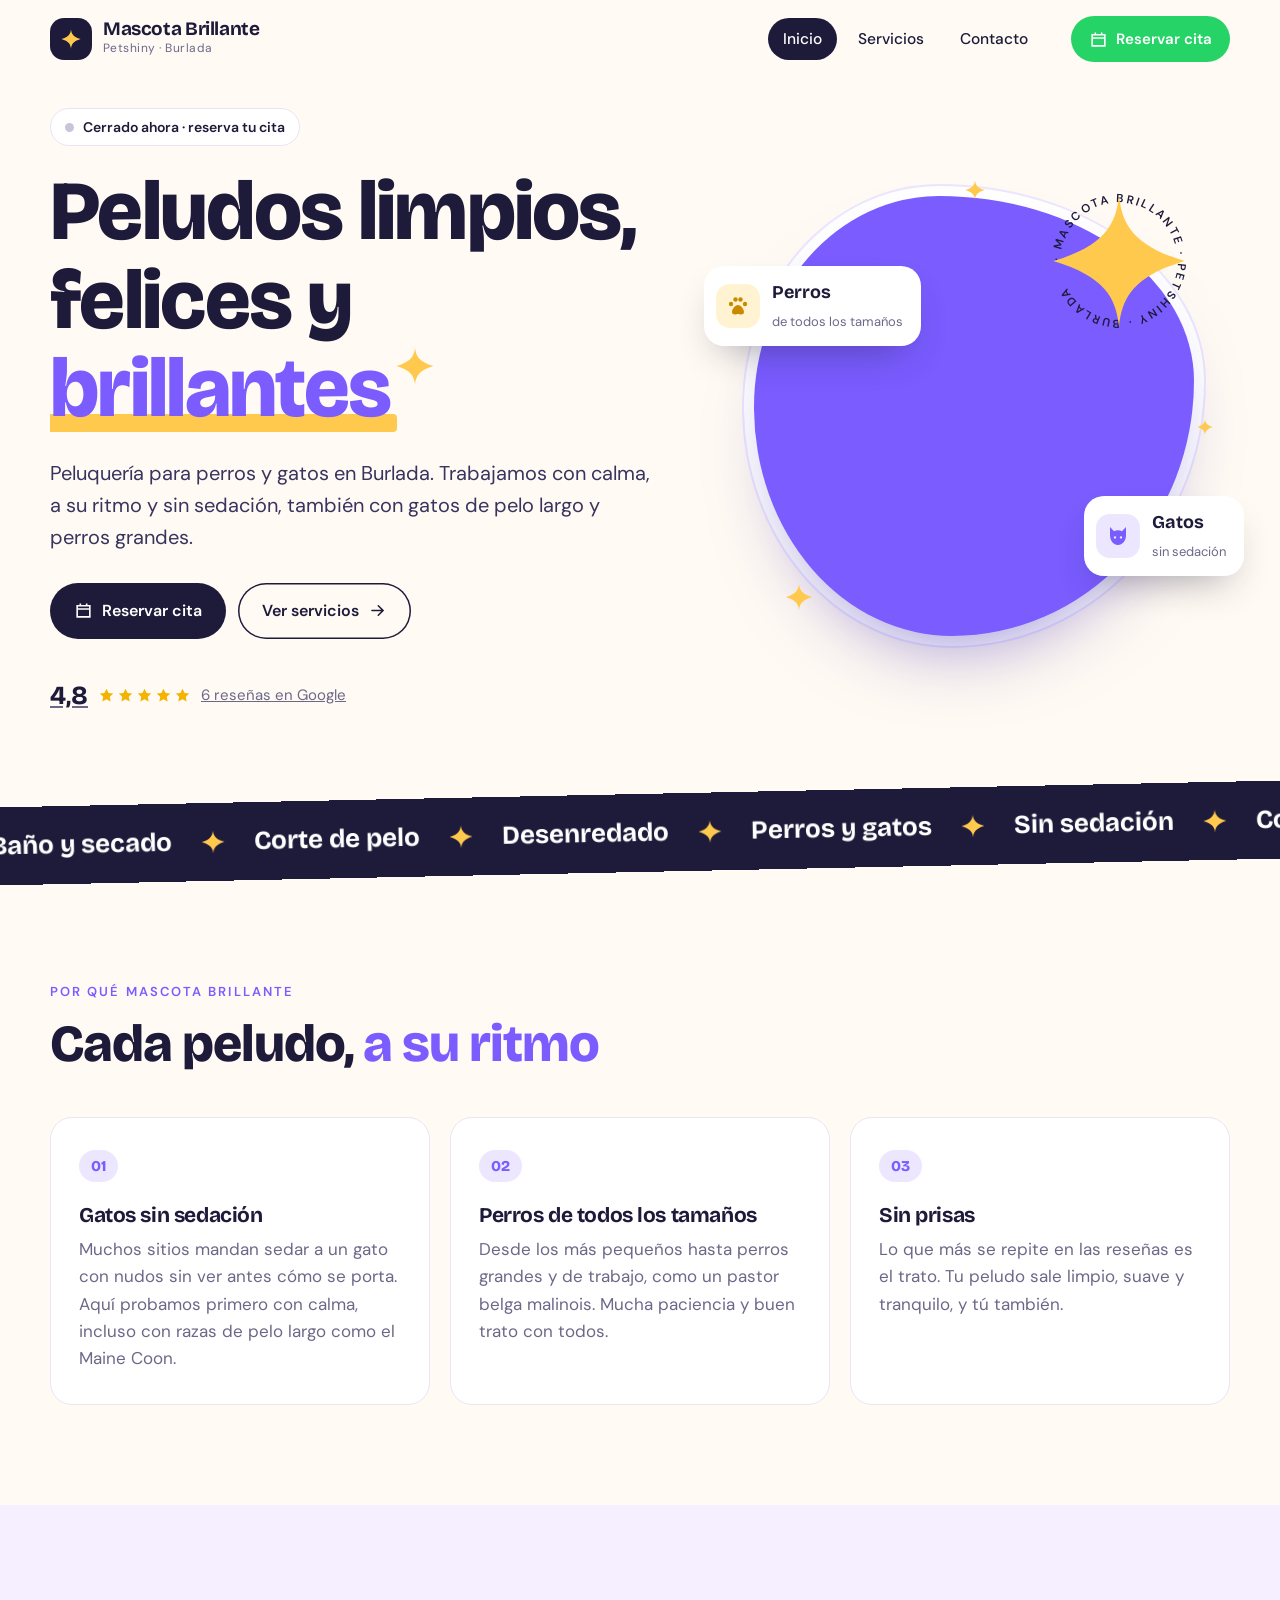
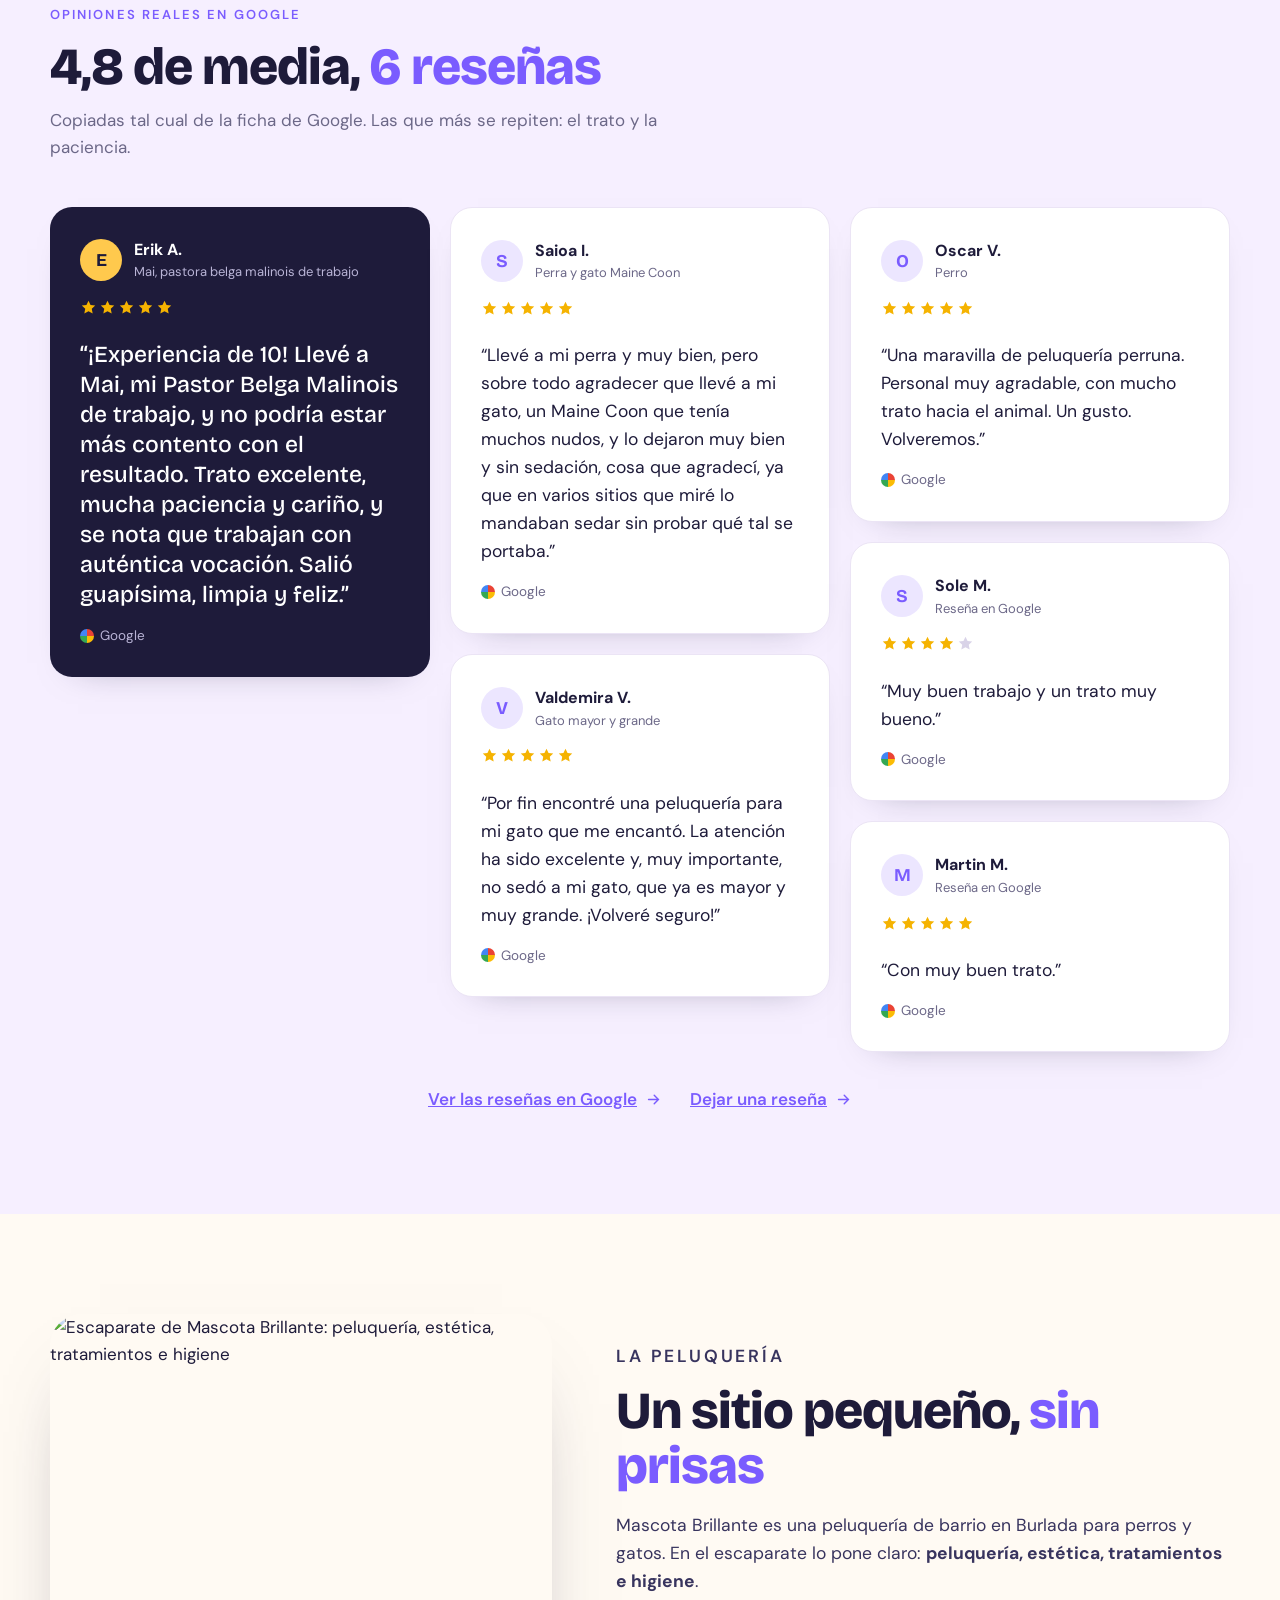
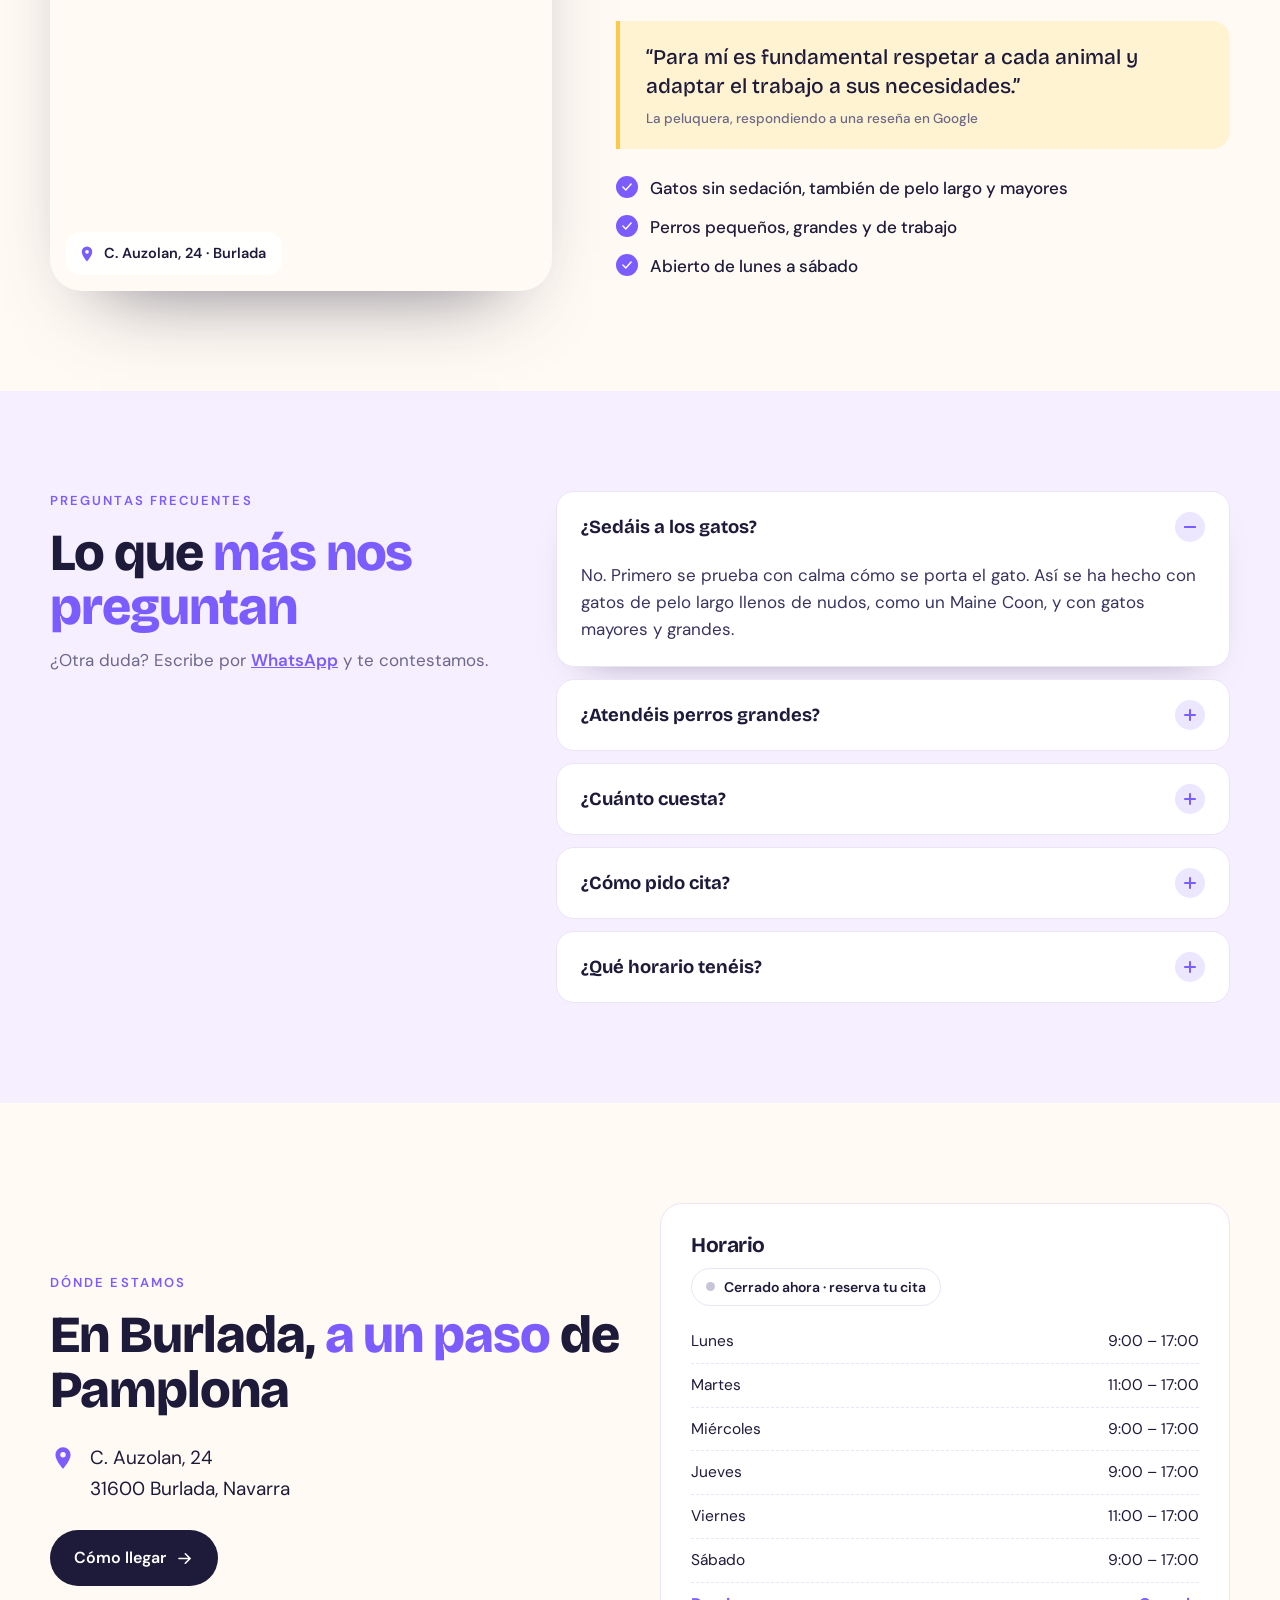
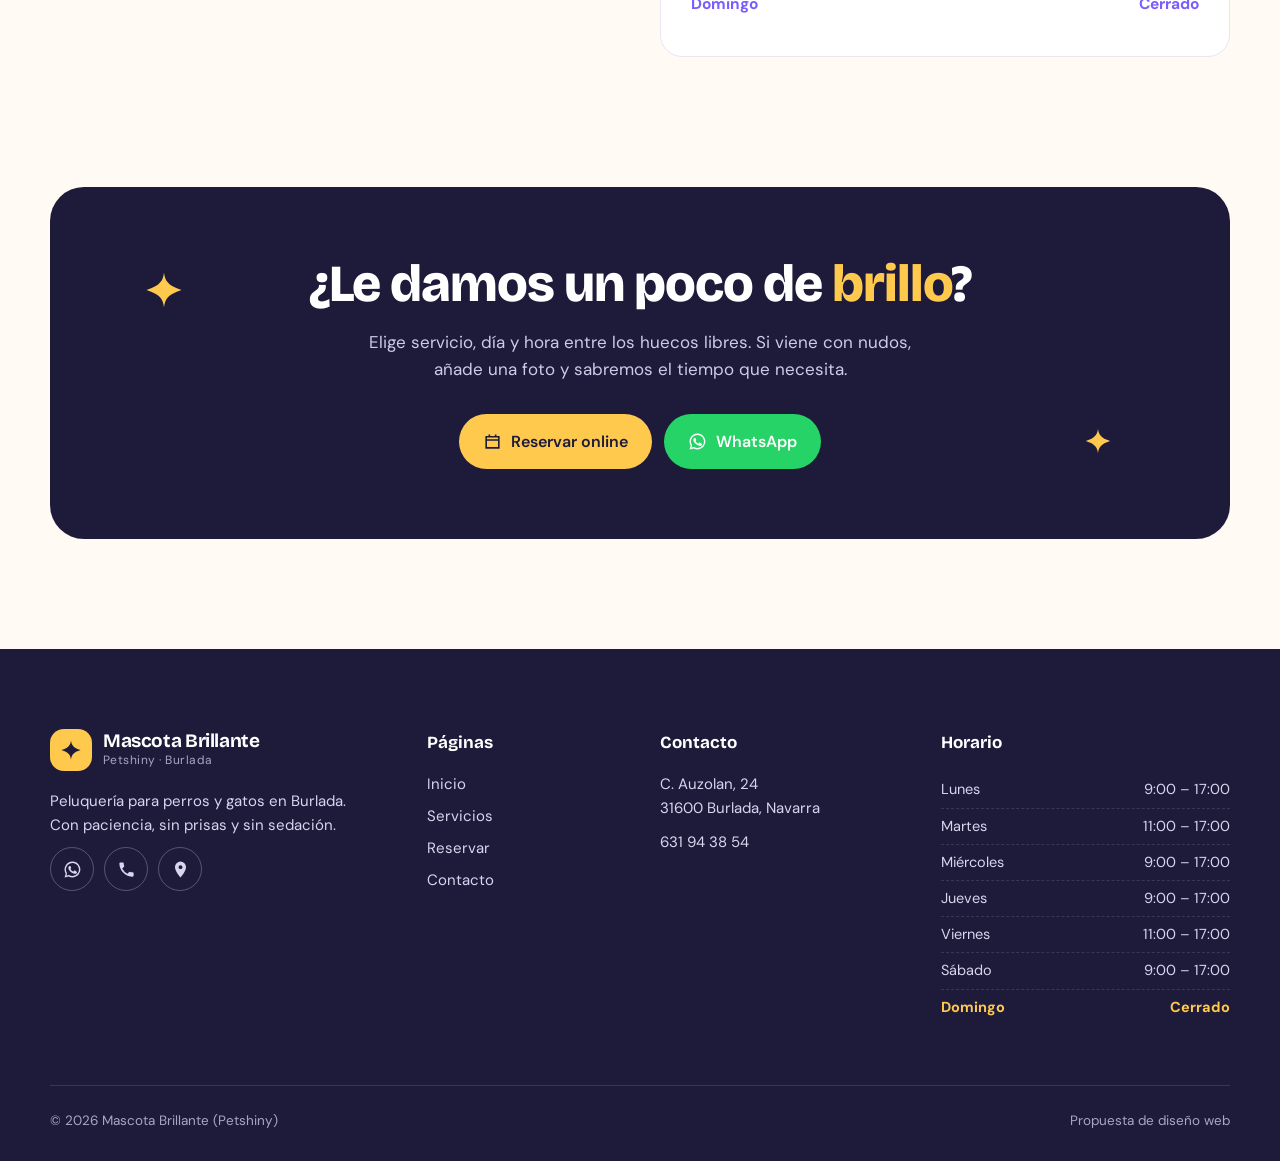
==== commit cd1a9cb9: "Quita Reservar del menú; el botón verde lleva a la reserva Co-Authored-By: Claude Opus 5.5 <noreply@" ====
--- a/index.html
+++ b/index.html
@@ -4,22 +4,22 @@
 <script type="application/ld+json">{"@context": "https://schema.org", "@type": "LocalBusiness", "additionalType": "https://en.wikipedia.org/wiki/Pet_grooming", "name": "Mascota Brillante (Petshiny)", "description": "Peluquería para perros y gatos en Burlada. Gatos sin sedación.", "url": "https://miiguelcamus.github.io/petshiny-web/", "telephone": "+34 631 94 38 54", "image": "https://lh3.googleusercontent.com/gps-cs-s/ANWiy9SvFkrAGjdiUfdFHXs02rCbj0YhU0xrt611wxC3klWQuudnduUvCpmRJ77SYWqDT6XhC-UUaTSZYXKe7BWP1Ry__5ByhL50SR5XzU9WuEh4ixdQl_upLiA65rLxV3Dg8q1hPQp58akNQqlP=w1000-h1110-k-no", "address": {"@type": "PostalAddress", "streetAddress": "C. Auzolan, 24", "postalCode": "31600", "addressLocality": "Burlada", "addressRegion": "Navarra", "addressCountry": "ES"}, "geo": {"@type": "GeoCoordinates", "latitude": 42.8233371, "longitude": -1.612523}, "hasMap": "https://www.google.com/maps/search/?api=1&query=MASCOTA+BRILLANTE+PETSHINY+Burlada&query_place_id=ChIJZwD1Pn5iiSQRhCmAZ23Wtzg", "openingHoursSpecification": [{"@type": "OpeningHoursSpecification", "dayOfWeek": ["Monday", "Wednesday", "Thursday", "Saturday"], "opens": "09:00", "closes": "17:00"}, {"@type": "OpeningHoursSpecification", "dayOfWeek": ["Tuesday", "Friday"], "opens": "11:00", "closes": "17:00"}], "aggregateRating": {"@type": "AggregateRating", "ratingValue": "4.8", "reviewCount": "6"}}</script>
 <link rel="preconnect" href="https://fonts.googleapis.com"><link rel="preconnect" href="https://fonts.gstatic.com" crossorigin>
 <link href="https://fonts.googleapis.com/css2?family=Bricolage+Grotesque:opsz,wght@12..96,500;12..96,700;12..96,800&family=DM+Sans:opsz,wght@9..40,400;9..40,500;9..40,600&display=swap" rel="stylesheet">
-<link rel="stylesheet" href="styles.css?v=1794474643"><link rel="icon" href="data:image/svg+xml,%3Csvg xmlns='http://www.w3.org/2000/svg' viewBox='0 0 24 24'%3E%3Cpath fill='%237a5cff' d='M12 1.5c.5 4.7 2.3 8 10.5 10.5-8.2 2.5-10 5.8-10.5 10.5C11.5 17.8 9.7 14.5 1.5 12 9.7 9.5 11.5 6.2 12 1.5z'/%3E%3C/svg%3E">
+<link rel="stylesheet" href="styles.css?v=1794484685"><link rel="icon" href="data:image/svg+xml,%3Csvg xmlns='http://www.w3.org/2000/svg' viewBox='0 0 24 24'%3E%3Cpath fill='%237a5cff' d='M12 1.5c.5 4.7 2.3 8 10.5 10.5-8.2 2.5-10 5.8-10.5 10.5C11.5 17.8 9.7 14.5 1.5 12 9.7 9.5 11.5 6.2 12 1.5z'/%3E%3C/svg%3E">
 </head><body>
 <header class="top"><div class="wrap tin">
-<a class="logo" href="index.html?v=1794474643" aria-label="Mascota Brillante, inicio"><span class="lm"><svg viewBox="0 0 24 24" aria-hidden="true"><path fill="currentColor" d="M12 1.5c.5 4.7 2.3 8 10.5 10.5-8.2 2.5-10 5.8-10.5 10.5C11.5 17.8 9.7 14.5 1.5 12 9.7 9.5 11.5 6.2 12 1.5z"/></svg></span><span><b>Mascota Brillante</b><small>Petshiny · Burlada</small></span></a>
-<nav class="nav"><a href="index.html?v=1794474643" class=on aria-current=page>Inicio</a><a href="servicios.html?v=1794474643">Servicios</a><a href="reservar.html?v=1794474643">Reservar</a><a href="contacto.html?v=1794474643">Contacto</a></nav>
-<a class="hcta" href="reservar.html?v=1794474643"><svg viewBox="0 0 24 24" aria-hidden="true"><path fill="none" stroke="currentColor" stroke-width="2" d="M4 6h16v14H4zM4 10h16M8 3v4M16 3v4"/></svg><span>Reservar cita</span></a>
+<a class="logo" href="index.html?v=1794484685" aria-label="Mascota Brillante, inicio"><span class="lm"><svg viewBox="0 0 24 24" aria-hidden="true"><path fill="currentColor" d="M12 1.5c.5 4.7 2.3 8 10.5 10.5-8.2 2.5-10 5.8-10.5 10.5C11.5 17.8 9.7 14.5 1.5 12 9.7 9.5 11.5 6.2 12 1.5z"/></svg></span><span><b>Mascota Brillante</b><small>Petshiny · Burlada</small></span></a>
+<nav class="nav"><a href="index.html?v=1794484685" class=on aria-current=page>Inicio</a><a href="servicios.html?v=1794484685">Servicios</a><a href="contacto.html?v=1794484685">Contacto</a></nav>
+<a class="hcta" href="reservar.html?v=1794484685"><svg viewBox="0 0 24 24" aria-hidden="true"><path fill="none" stroke="currentColor" stroke-width="2" d="M4 6h16v14H4zM4 10h16M8 3v4M16 3v4"/></svg><span>Reservar cita</span></a>
 <button class="burger" aria-label="Abrir menú" aria-expanded="false"><i></i><i></i></button>
 </div></header>
-<div class="mmenu" aria-hidden="true"><nav><a href="index.html?v=1794474643" class=on><small>01</small>Inicio</a><a href="servicios.html?v=1794474643"><small>02</small>Servicios</a><a href="reservar.html?v=1794474643"><small>03</small>Reservar</a><a href="contacto.html?v=1794474643"><small>04</small>Contacto</a></nav><div class="mfoot"><a class="sw wa" href="https://wa.me/34631943854" target="_blank" rel="noopener"><svg viewBox="0 0 24 24" aria-hidden="true"><path fill="currentColor" d="M12 2a10 10 0 0 0-8.6 15.1L2 22l5-1.3A10 10 0 1 0 12 2zm0 18.2c-1.5 0-3-.4-4.3-1.2l-.3-.2-3 .8.8-2.9-.2-.3A8.2 8.2 0 1 1 12 20.2zm4.5-6.1c-.2-.1-1.5-.7-1.7-.8-.2-.1-.4-.1-.6.1l-.8 1c-.1.2-.3.2-.5.1a6.7 6.7 0 0 1-3.3-2.9c-.3-.4.2-.4.7-1.4.1-.2 0-.3 0-.4l-.8-1.8c-.2-.5-.4-.4-.6-.4h-.5a1 1 0 0 0-.7.3c-.2.3-.9.9-.9 2.2s1 2.6 1.1 2.7c.1.2 1.9 2.9 4.6 4 1.7.7 2.4.8 3.2.7.5-.1 1.5-.6 1.8-1.2.2-.6.2-1.1.1-1.2l-.5-.3z"/></svg>WhatsApp</a><a class="sw tl" href="tel:+34631943854"><svg viewBox="0 0 24 24" aria-hidden="true"><path fill="currentColor" d="M6.6 10.8a15.1 15.1 0 0 0 6.6 6.6l2.2-2.2c.3-.3.7-.4 1-.2 1.1.4 2.3.6 3.6.6.6 0 1 .4 1 1V20c0 .6-.4 1-1 1A17 17 0 0 1 3 4c0-.6.4-1 1-1h3.5c.6 0 1 .4 1 1 0 1.3.2 2.5.6 3.6.1.3 0 .7-.2 1l-2.3 2.2z"/></svg>631 94 38 54</a></div></div>
+<div class="mmenu" aria-hidden="true"><nav><a href="index.html?v=1794484685" class=on><small>01</small>Inicio</a><a href="servicios.html?v=1794484685"><small>02</small>Servicios</a><a href="reservar.html?v=1794484685"><small>03</small>Reservar</a><a href="contacto.html?v=1794484685"><small>04</small>Contacto</a></nav><div class="mfoot"><a class="sw wa" href="https://wa.me/34631943854" target="_blank" rel="noopener"><svg viewBox="0 0 24 24" aria-hidden="true"><path fill="currentColor" d="M12 2a10 10 0 0 0-8.6 15.1L2 22l5-1.3A10 10 0 1 0 12 2zm0 18.2c-1.5 0-3-.4-4.3-1.2l-.3-.2-3 .8.8-2.9-.2-.3A8.2 8.2 0 1 1 12 20.2zm4.5-6.1c-.2-.1-1.5-.7-1.7-.8-.2-.1-.4-.1-.6.1l-.8 1c-.1.2-.3.2-.5.1a6.7 6.7 0 0 1-3.3-2.9c-.3-.4.2-.4.7-1.4.1-.2 0-.3 0-.4l-.8-1.8c-.2-.5-.4-.4-.6-.4h-.5a1 1 0 0 0-.7.3c-.2.3-.9.9-.9 2.2s1 2.6 1.1 2.7c.1.2 1.9 2.9 4.6 4 1.7.7 2.4.8 3.2.7.5-.1 1.5-.6 1.8-1.2.2-.6.2-1.1.1-1.2l-.5-.3z"/></svg>WhatsApp</a><a class="sw tl" href="tel:+34631943854"><svg viewBox="0 0 24 24" aria-hidden="true"><path fill="currentColor" d="M6.6 10.8a15.1 15.1 0 0 0 6.6 6.6l2.2-2.2c.3-.3.7-.4 1-.2 1.1.4 2.3.6 3.6.6.6 0 1 .4 1 1V20c0 .6-.4 1-1 1A17 17 0 0 1 3 4c0-.6.4-1 1-1h3.5c.6 0 1 .4 1 1 0 1.3.2 2.5.6 3.6.1.3 0 .7-.2 1l-2.3 2.2z"/></svg>631 94 38 54</a></div></div>
 <main>
 <section class="hero"><div class="wrap hg">
 <div class="ht">
  <p class="open" data-open>Comprobando horario…</p>
  <h1><span class="ln">Peludos limpios,</span><span class="ln">felices y</span><span class="ln"><em>brillantes</em><span class="sp hs"><svg viewBox="0 0 24 24" aria-hidden="true"><path fill="currentColor" d="M12 1.5c.5 4.7 2.3 8 10.5 10.5-8.2 2.5-10 5.8-10.5 10.5C11.5 17.8 9.7 14.5 1.5 12 9.7 9.5 11.5 6.2 12 1.5z"/></svg></span></span></h1>
  <p class="lead">Peluquería para perros y gatos en Burlada. Trabajamos con calma, a su ritmo y sin sedación, también con gatos de pelo largo y perros grandes.</p>
- <div class="hb"><a class="btn pri" href="reservar.html?v=1794474643"><svg viewBox="0 0 24 24" aria-hidden="true"><path fill="none" stroke="currentColor" stroke-width="2" d="M4 6h16v14H4zM4 10h16M8 3v4M16 3v4"/></svg>Reservar cita</a><a class="btn gh" href="servicios.html?v=1794474643">Ver servicios <svg viewBox="0 0 24 24" aria-hidden="true"><path fill="none" stroke="currentColor" stroke-width="2" stroke-linecap="round" d="M5 12h14M13 6l6 6-6 6"/></svg></a></div>
+ <div class="hb"><a class="btn pri" href="reservar.html?v=1794484685"><svg viewBox="0 0 24 24" aria-hidden="true"><path fill="none" stroke="currentColor" stroke-width="2" d="M4 6h16v14H4zM4 10h16M8 3v4M16 3v4"/></svg>Reservar cita</a><a class="btn gh" href="servicios.html?v=1794484685">Ver servicios <svg viewBox="0 0 24 24" aria-hidden="true"><path fill="none" stroke="currentColor" stroke-width="2" stroke-linecap="round" d="M5 12h14M13 6l6 6-6 6"/></svg></a></div>
  <a class="rate" href="#opiniones"><b>4,8</b><span class="stars" aria-label="5 de 5"><svg viewBox="0 0 24 24" aria-hidden="true"><path fill="currentColor" d="m12 2.5 2.9 6 6.6.8-4.9 4.6 1.3 6.6L12 17.3l-5.9 3.2 1.3-6.6L2.5 9.3l6.6-.8z"/></svg><svg viewBox="0 0 24 24" aria-hidden="true"><path fill="currentColor" d="m12 2.5 2.9 6 6.6.8-4.9 4.6 1.3 6.6L12 17.3l-5.9 3.2 1.3-6.6L2.5 9.3l6.6-.8z"/></svg><svg viewBox="0 0 24 24" aria-hidden="true"><path fill="currentColor" d="m12 2.5 2.9 6 6.6.8-4.9 4.6 1.3 6.6L12 17.3l-5.9 3.2 1.3-6.6L2.5 9.3l6.6-.8z"/></svg><svg viewBox="0 0 24 24" aria-hidden="true"><path fill="currentColor" d="m12 2.5 2.9 6 6.6.8-4.9 4.6 1.3 6.6L12 17.3l-5.9 3.2 1.3-6.6L2.5 9.3l6.6-.8z"/></svg><svg viewBox="0 0 24 24" aria-hidden="true"><path fill="currentColor" d="m12 2.5 2.9 6 6.6.8-4.9 4.6 1.3 6.6L12 17.3l-5.9 3.2 1.3-6.6L2.5 9.3l6.6-.8z"/></svg></span><span>6 reseñas en Google</span></a>
 </div>
 <div class="hv">
@@ -62,7 +62,7 @@
   <details open><summary>¿Sedáis a los gatos?<i></i></summary><p>No. Primero se prueba con calma cómo se porta el gato. Así se ha hecho con gatos de pelo largo llenos de nudos, como un Maine Coon, y con gatos mayores y grandes.</p></details>
   <details><summary>¿Atendéis perros grandes?<i></i></summary><p>Sí. Perros de todos los tamaños, también perros de trabajo como un pastor belga malinois.</p></details>
   <details><summary>¿Cuánto cuesta?<i></i></summary><p>Depende del tamaño, del tipo de pelo y de cómo venga. Manda una foto por WhatsApp al <a href="tel:+34631943854">631 94 38 54</a> y te decimos el precio y el tiempo que hace falta.</p></details>
-  <details><summary>¿Cómo pido cita?<i></i></summary><p>Desde <a href="reservar.html?v=1794474643">Reservar</a> eliges servicio, día y hora entre los huecos libres y te llega la confirmación al momento. También por WhatsApp o llamando.</p></details>
+  <details><summary>¿Cómo pido cita?<i></i></summary><p>Desde <a href="reservar.html?v=1794484685">Reservar</a> eliges servicio, día y hora entre los huecos libres y te llega la confirmación al momento. También por WhatsApp o llamando.</p></details>
   <details><summary>¿Qué horario tenéis?<i></i></summary><p>Lunes, miércoles, jueves y sábado de 9:00 a 17:00. Martes y viernes de 11:00 a 17:00. Domingo cerrado.</p></details>
  </div>
 </div></section>
@@ -75,13 +75,13 @@
 </div></section>
 <section class="cta"><div class="wrap ci rv"><span class="sp s1"><svg viewBox="0 0 24 24" aria-hidden="true"><path fill="currentColor" d="M12 1.5c.5 4.7 2.3 8 10.5 10.5-8.2 2.5-10 5.8-10.5 10.5C11.5 17.8 9.7 14.5 1.5 12 9.7 9.5 11.5 6.2 12 1.5z"/></svg></span><span class="sp s2"><svg viewBox="0 0 24 24" aria-hidden="true"><path fill="currentColor" d="M12 1.5c.5 4.7 2.3 8 10.5 10.5-8.2 2.5-10 5.8-10.5 10.5C11.5 17.8 9.7 14.5 1.5 12 9.7 9.5 11.5 6.2 12 1.5z"/></svg></span>
 <h2>¿Le damos un poco de <em>brillo</em>?</h2><p>Elige servicio, día y hora entre los huecos libres. Si viene con nudos, añade una foto y sabremos el tiempo que necesita.</p>
-<div class="cb"><a class="btn sunb" href="reservar.html?v=1794474643"><svg viewBox="0 0 24 24" aria-hidden="true"><path fill="none" stroke="currentColor" stroke-width="2" d="M4 6h16v14H4zM4 10h16M8 3v4M16 3v4"/></svg>Reservar online</a><a class="btn pri sw wa" href="https://wa.me/34631943854" target="_blank" rel="noopener"><svg viewBox="0 0 24 24" aria-hidden="true"><path fill="currentColor" d="M12 2a10 10 0 0 0-8.6 15.1L2 22l5-1.3A10 10 0 1 0 12 2zm0 18.2c-1.5 0-3-.4-4.3-1.2l-.3-.2-3 .8.8-2.9-.2-.3A8.2 8.2 0 1 1 12 20.2zm4.5-6.1c-.2-.1-1.5-.7-1.7-.8-.2-.1-.4-.1-.6.1l-.8 1c-.1.2-.3.2-.5.1a6.7 6.7 0 0 1-3.3-2.9c-.3-.4.2-.4.7-1.4.1-.2 0-.3 0-.4l-.8-1.8c-.2-.5-.4-.4-.6-.4h-.5a1 1 0 0 0-.7.3c-.2.3-.9.9-.9 2.2s1 2.6 1.1 2.7c.1.2 1.9 2.9 4.6 4 1.7.7 2.4.8 3.2.7.5-.1 1.5-.6 1.8-1.2.2-.6.2-1.1.1-1.2l-.5-.3z"/></svg>WhatsApp</a></div></div></section></main>
+<div class="cb"><a class="btn sunb" href="reservar.html?v=1794484685"><svg viewBox="0 0 24 24" aria-hidden="true"><path fill="none" stroke="currentColor" stroke-width="2" d="M4 6h16v14H4zM4 10h16M8 3v4M16 3v4"/></svg>Reservar online</a><a class="btn pri sw wa" href="https://wa.me/34631943854" target="_blank" rel="noopener"><svg viewBox="0 0 24 24" aria-hidden="true"><path fill="currentColor" d="M12 2a10 10 0 0 0-8.6 15.1L2 22l5-1.3A10 10 0 1 0 12 2zm0 18.2c-1.5 0-3-.4-4.3-1.2l-.3-.2-3 .8.8-2.9-.2-.3A8.2 8.2 0 1 1 12 20.2zm4.5-6.1c-.2-.1-1.5-.7-1.7-.8-.2-.1-.4-.1-.6.1l-.8 1c-.1.2-.3.2-.5.1a6.7 6.7 0 0 1-3.3-2.9c-.3-.4.2-.4.7-1.4.1-.2 0-.3 0-.4l-.8-1.8c-.2-.5-.4-.4-.6-.4h-.5a1 1 0 0 0-.7.3c-.2.3-.9.9-.9 2.2s1 2.6 1.1 2.7c.1.2 1.9 2.9 4.6 4 1.7.7 2.4.8 3.2.7.5-.1 1.5-.6 1.8-1.2.2-.6.2-1.1.1-1.2l-.5-.3z"/></svg>WhatsApp</a></div></div></section></main>
 <footer class="ft"><div class="wrap fg">
-<div><a class="logo lt" href="index.html?v=1794474643"><span class="lm"><svg viewBox="0 0 24 24" aria-hidden="true"><path fill="currentColor" d="M12 1.5c.5 4.7 2.3 8 10.5 10.5-8.2 2.5-10 5.8-10.5 10.5C11.5 17.8 9.7 14.5 1.5 12 9.7 9.5 11.5 6.2 12 1.5z"/></svg></span><span><b>Mascota Brillante</b><small>Petshiny · Burlada</small></span></a><p class="fd">Peluquería para perros y gatos en Burlada. Con paciencia, sin prisas y sin sedación.</p>
+<div><a class="logo lt" href="index.html?v=1794484685"><span class="lm"><svg viewBox="0 0 24 24" aria-hidden="true"><path fill="currentColor" d="M12 1.5c.5 4.7 2.3 8 10.5 10.5-8.2 2.5-10 5.8-10.5 10.5C11.5 17.8 9.7 14.5 1.5 12 9.7 9.5 11.5 6.2 12 1.5z"/></svg></span><span><b>Mascota Brillante</b><small>Petshiny · Burlada</small></span></a><p class="fd">Peluquería para perros y gatos en Burlada. Con paciencia, sin prisas y sin sedación.</p>
 <div class="soc"><a class="sw wa" href="https://wa.me/34631943854" target="_blank" rel="noopener" aria-label="WhatsApp"><svg viewBox="0 0 24 24" aria-hidden="true"><path fill="currentColor" d="M12 2a10 10 0 0 0-8.6 15.1L2 22l5-1.3A10 10 0 1 0 12 2zm0 18.2c-1.5 0-3-.4-4.3-1.2l-.3-.2-3 .8.8-2.9-.2-.3A8.2 8.2 0 1 1 12 20.2zm4.5-6.1c-.2-.1-1.5-.7-1.7-.8-.2-.1-.4-.1-.6.1l-.8 1c-.1.2-.3.2-.5.1a6.7 6.7 0 0 1-3.3-2.9c-.3-.4.2-.4.7-1.4.1-.2 0-.3 0-.4l-.8-1.8c-.2-.5-.4-.4-.6-.4h-.5a1 1 0 0 0-.7.3c-.2.3-.9.9-.9 2.2s1 2.6 1.1 2.7c.1.2 1.9 2.9 4.6 4 1.7.7 2.4.8 3.2.7.5-.1 1.5-.6 1.8-1.2.2-.6.2-1.1.1-1.2l-.5-.3z"/></svg></a><a class="sw tl" href="tel:+34631943854" aria-label="Llamar"><svg viewBox="0 0 24 24" aria-hidden="true"><path fill="currentColor" d="M6.6 10.8a15.1 15.1 0 0 0 6.6 6.6l2.2-2.2c.3-.3.7-.4 1-.2 1.1.4 2.3.6 3.6.6.6 0 1 .4 1 1V20c0 .6-.4 1-1 1A17 17 0 0 1 3 4c0-.6.4-1 1-1h3.5c.6 0 1 .4 1 1 0 1.3.2 2.5.6 3.6.1.3 0 .7-.2 1l-2.3 2.2z"/></svg></a><a class="sw mp" href="https://www.google.com/maps/search/?api=1&query=MASCOTA+BRILLANTE+PETSHINY+Burlada&query_place_id=ChIJZwD1Pn5iiSQRhCmAZ23Wtzg" target="_blank" rel="noopener" aria-label="Google Maps"><svg viewBox="0 0 24 24" aria-hidden="true"><path fill="currentColor" d="M12 2a7 7 0 0 0-7 7c0 5.2 7 13 7 13s7-7.8 7-13a7 7 0 0 0-7-7zm0 9.5A2.5 2.5 0 1 1 12 6.5a2.5 2.5 0 0 1 0 5z"/></svg></a></div></div>
-<div><h4>Páginas</h4><nav class="fn"><a href="index.html?v=1794474643">Inicio</a><a href="servicios.html?v=1794474643">Servicios</a><a href="reservar.html?v=1794474643">Reservar</a><a href="contacto.html?v=1794474643">Contacto</a></nav></div>
+<div><h4>Páginas</h4><nav class="fn"><a href="index.html?v=1794484685">Inicio</a><a href="servicios.html?v=1794484685">Servicios</a><a href="reservar.html?v=1794484685">Reservar</a><a href="contacto.html?v=1794484685">Contacto</a></nav></div>
 <div><h4>Contacto</h4><p>C. Auzolan, 24<br>31600 Burlada, Navarra</p><p><a href="tel:+34631943854">631 94 38 54</a></p></div>
 <div><h4>Horario</h4><ul class="hours"><li data-d="1"><span>Lunes</span><span>9:00 – 17:00</span></li><li data-d="2"><span>Martes</span><span>11:00 – 17:00</span></li><li data-d="3"><span>Miércoles</span><span>9:00 – 17:00</span></li><li data-d="4"><span>Jueves</span><span>9:00 – 17:00</span></li><li data-d="5"><span>Viernes</span><span>11:00 – 17:00</span></li><li data-d="6"><span>Sábado</span><span>9:00 – 17:00</span></li><li data-d="0"><span>Domingo</span><span>Cerrado</span></li></ul></div>
 </div><div class="wrap fb"><span>© 2026 Mascota Brillante (Petshiny)</span><span>Propuesta de diseño web</span></div></footer>
 <script>window.PS_HOURS=[["9:00","17:00"],["11:00","17:00"],["9:00","17:00"],["9:00","17:00"],["11:00","17:00"],["9:00","17:00"],[null,null]];window.PS_WA="https://wa.me/34631943854";window.PS_API="https://script.google.com/macros/s/AKfycbzKix62dqsKBQRdZucKT0uvSKGZBq18RUKTm5wrvYGaTT1mG7uIVV2R6FPnAeFp3olE/exec";window.PS_ICO={paw:"<svg viewBox=\"0 0 24 24\" aria-hidden=\"true\"><g fill=\"currentColor\"><circle cx=\"5\" cy=\"10\" r=\"2.2\"/><circle cx=\"9.5\" cy=\"5.5\" r=\"2.2\"/><circle cx=\"14.5\" cy=\"5.5\" r=\"2.2\"/><circle cx=\"19\" cy=\"10\" r=\"2.2\"/><path d=\"M12 11c-3 0-6 4.5-6 7 0 1.7 1.3 2.5 3 2.5 1.3 0 2-.6 3-.6s1.7.6 3 .6c1.7 0 3-.8 3-2.5 0-2.5-3-7-6-7z\"/></g></svg>",cat:"<svg viewBox=\"0 0 24 24\" aria-hidden=\"true\"><path fill=\"currentColor\" d=\"M4 3l4 4.2a10 10 0 0 1 8 0L20 3v8.5c0 5-3.6 9.5-8 9.5s-8-4.5-8-9.5zm5 9.2a1.2 1.2 0 1 0 0 2.4 1.2 1.2 0 0 0 0-2.4zm6 0a1.2 1.2 0 1 0 0 2.4 1.2 1.2 0 0 0 0-2.4z\"/></svg>",plus:"<svg viewBox=\"0 0 24 24\" aria-hidden=\"true\"><path fill=\"none\" stroke=\"currentColor\" stroke-width=\"2\" stroke-linecap=\"round\" d=\"M12 5v14M5 12h14\"/></svg>"};</script>
-<script src="script.js?v=1794474643"></script></body></html>+<script src="script.js?v=1794484685"></script></body></html>
--- a/styles.css
+++ b/styles.css
@@ -354,3 +354,4 @@
 @media(max-width:1000px){.ab,.fq{grid-template-columns:1fr;gap:36px}.abp{max-width:520px;aspect-ratio:4/3.6}}
 @media(max-width:640px){.revs{columns:1}.oq{font-size:18.5px;padding:18px 20px}.faq summary{font-size:17px;padding:18px}.faq details p{padding:0 18px 18px}.blob.pb{box-shadow:0 30px 60px -36px rgba(58,36,170,.6),0 0 0 7px #fff,0 0 0 9px var(--vio2)}}
 @media(prefers-reduced-motion:reduce){.blob.pb img{animation:none}}
+.hcta.on{box-shadow:0 0 0 3px #fff,0 0 0 5px var(--wa)}
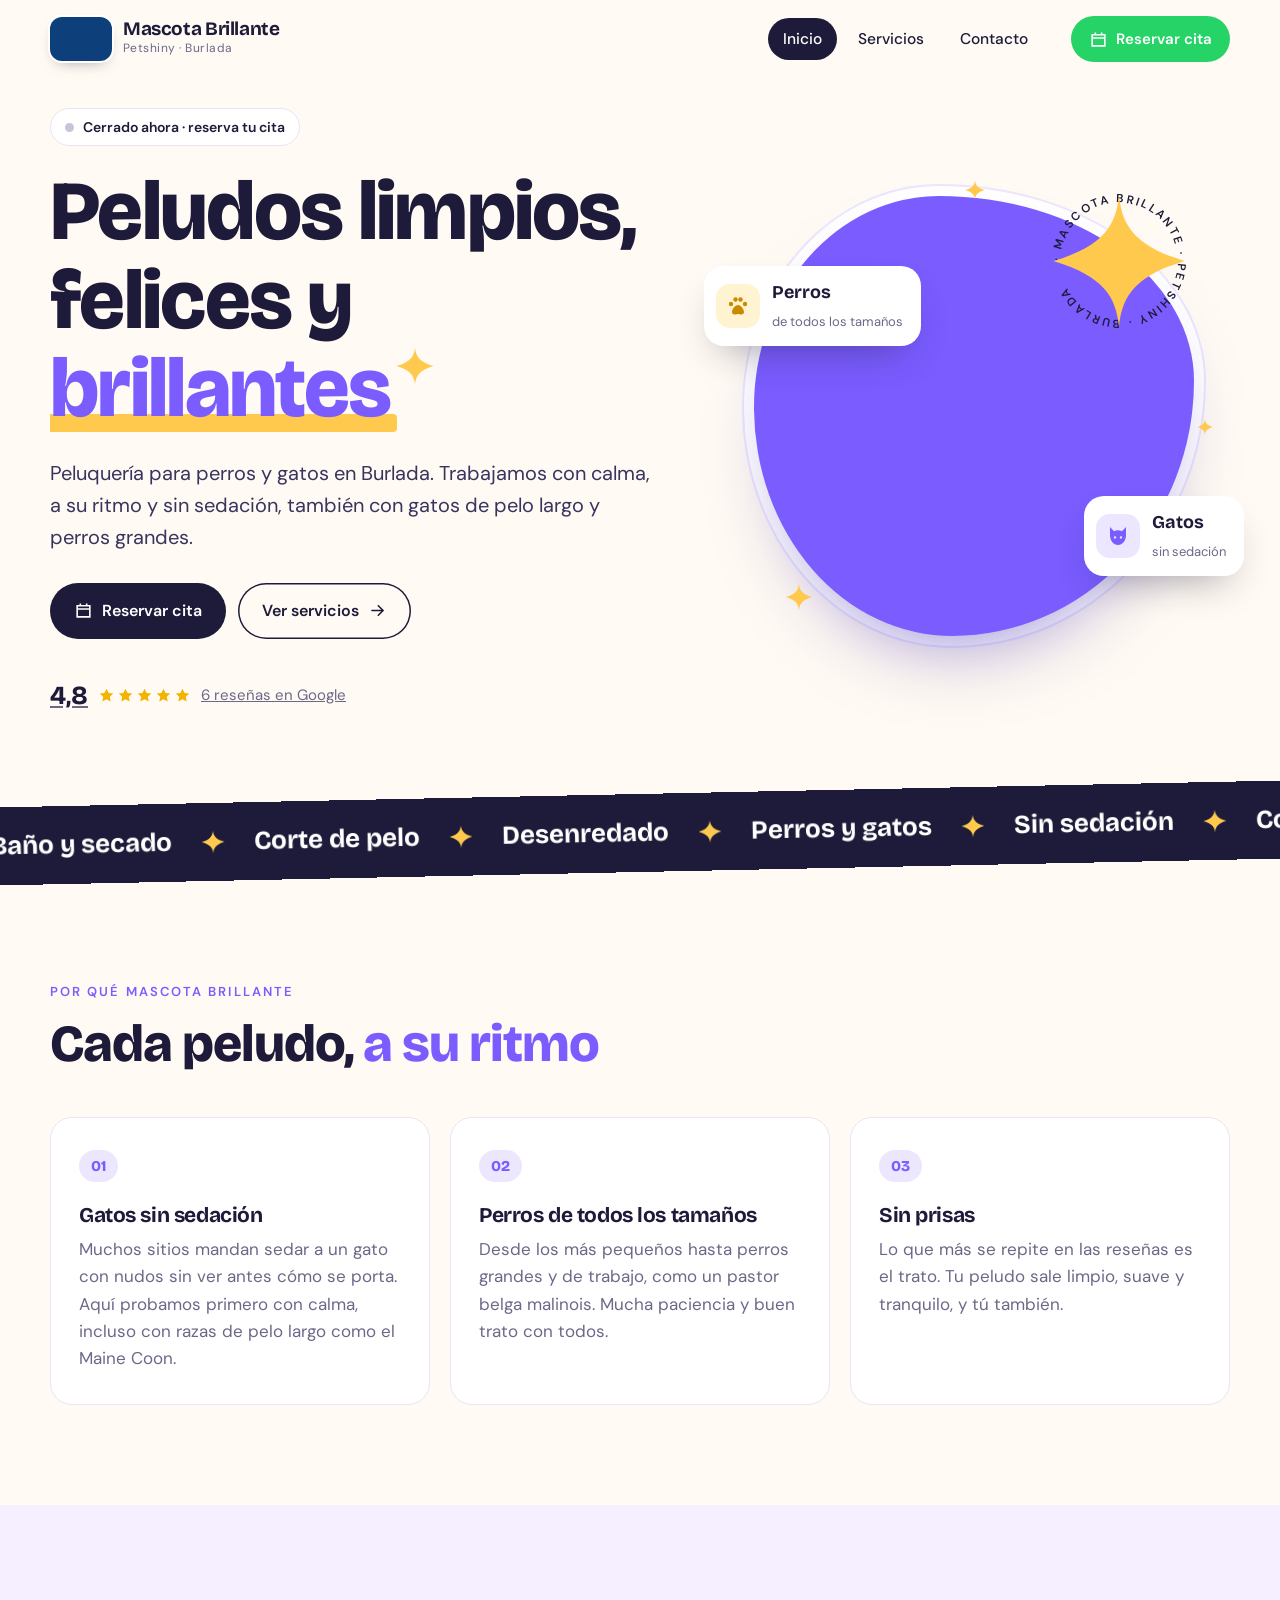
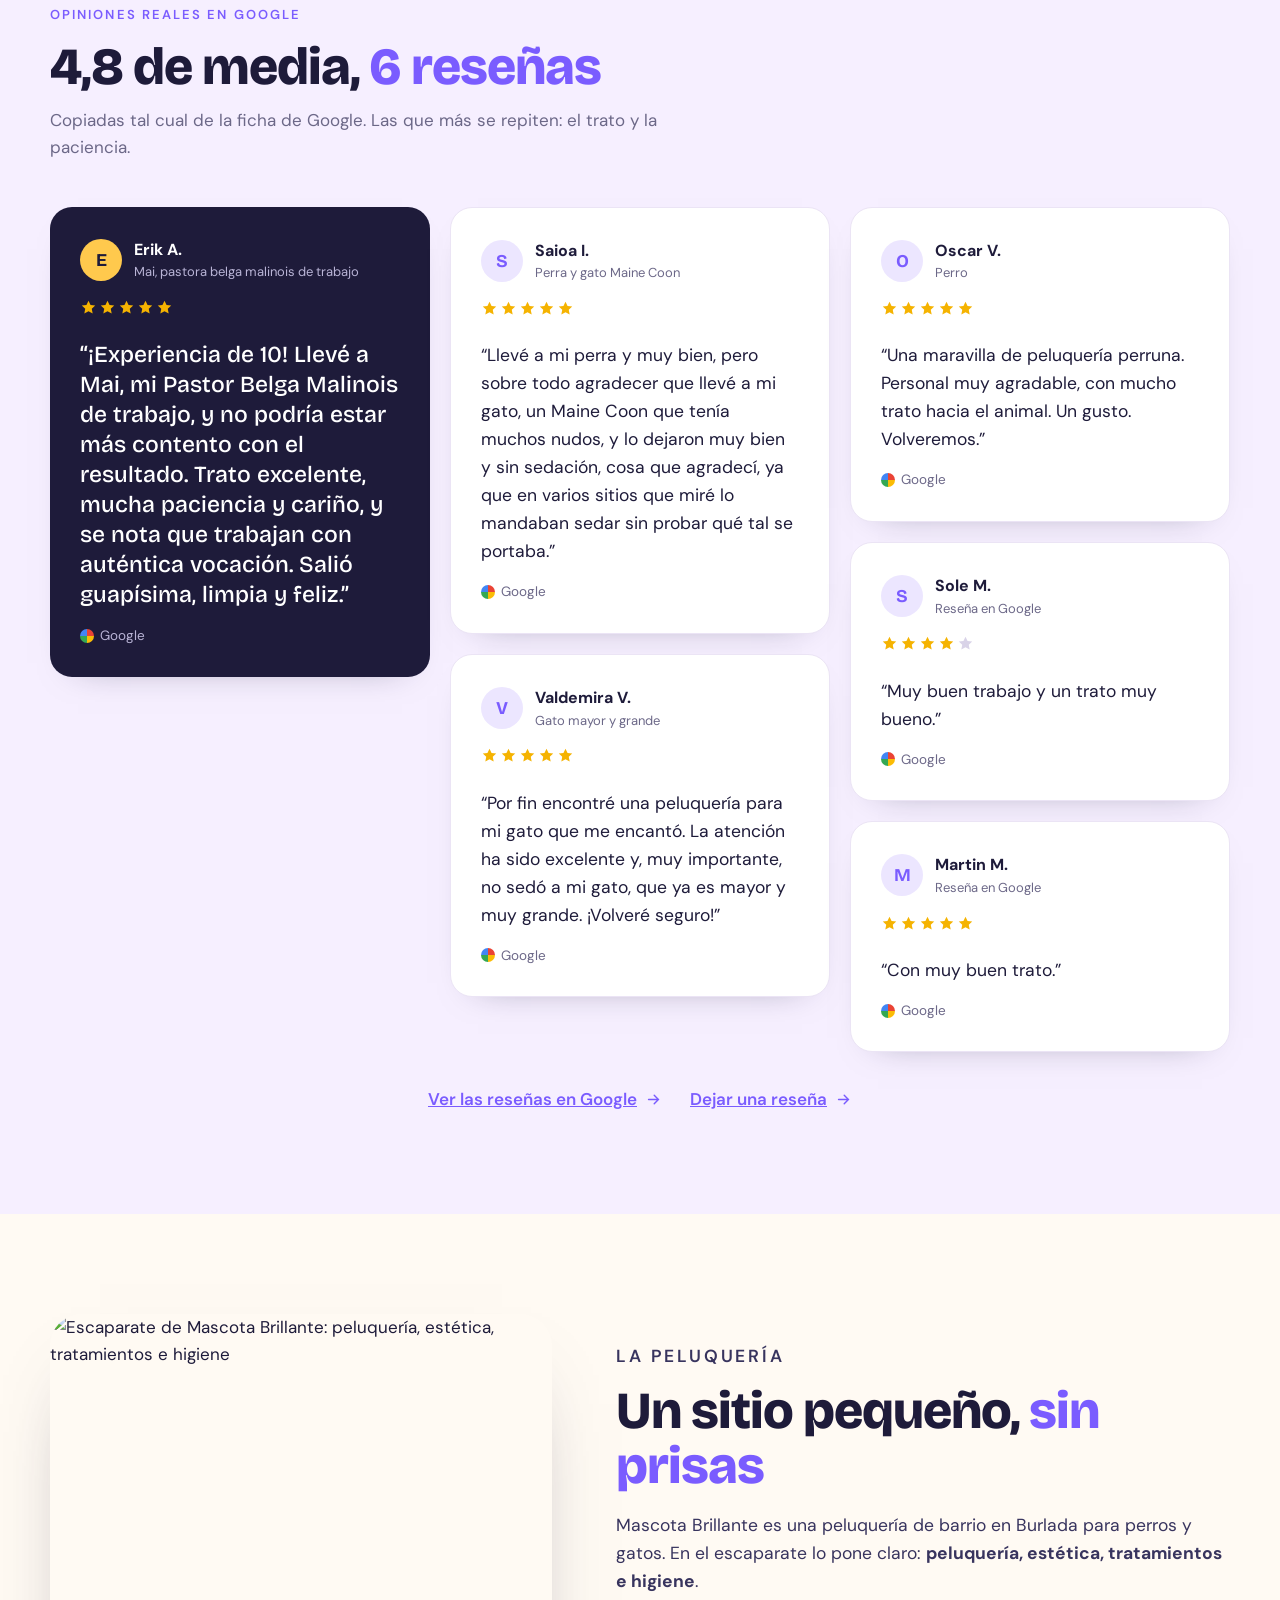
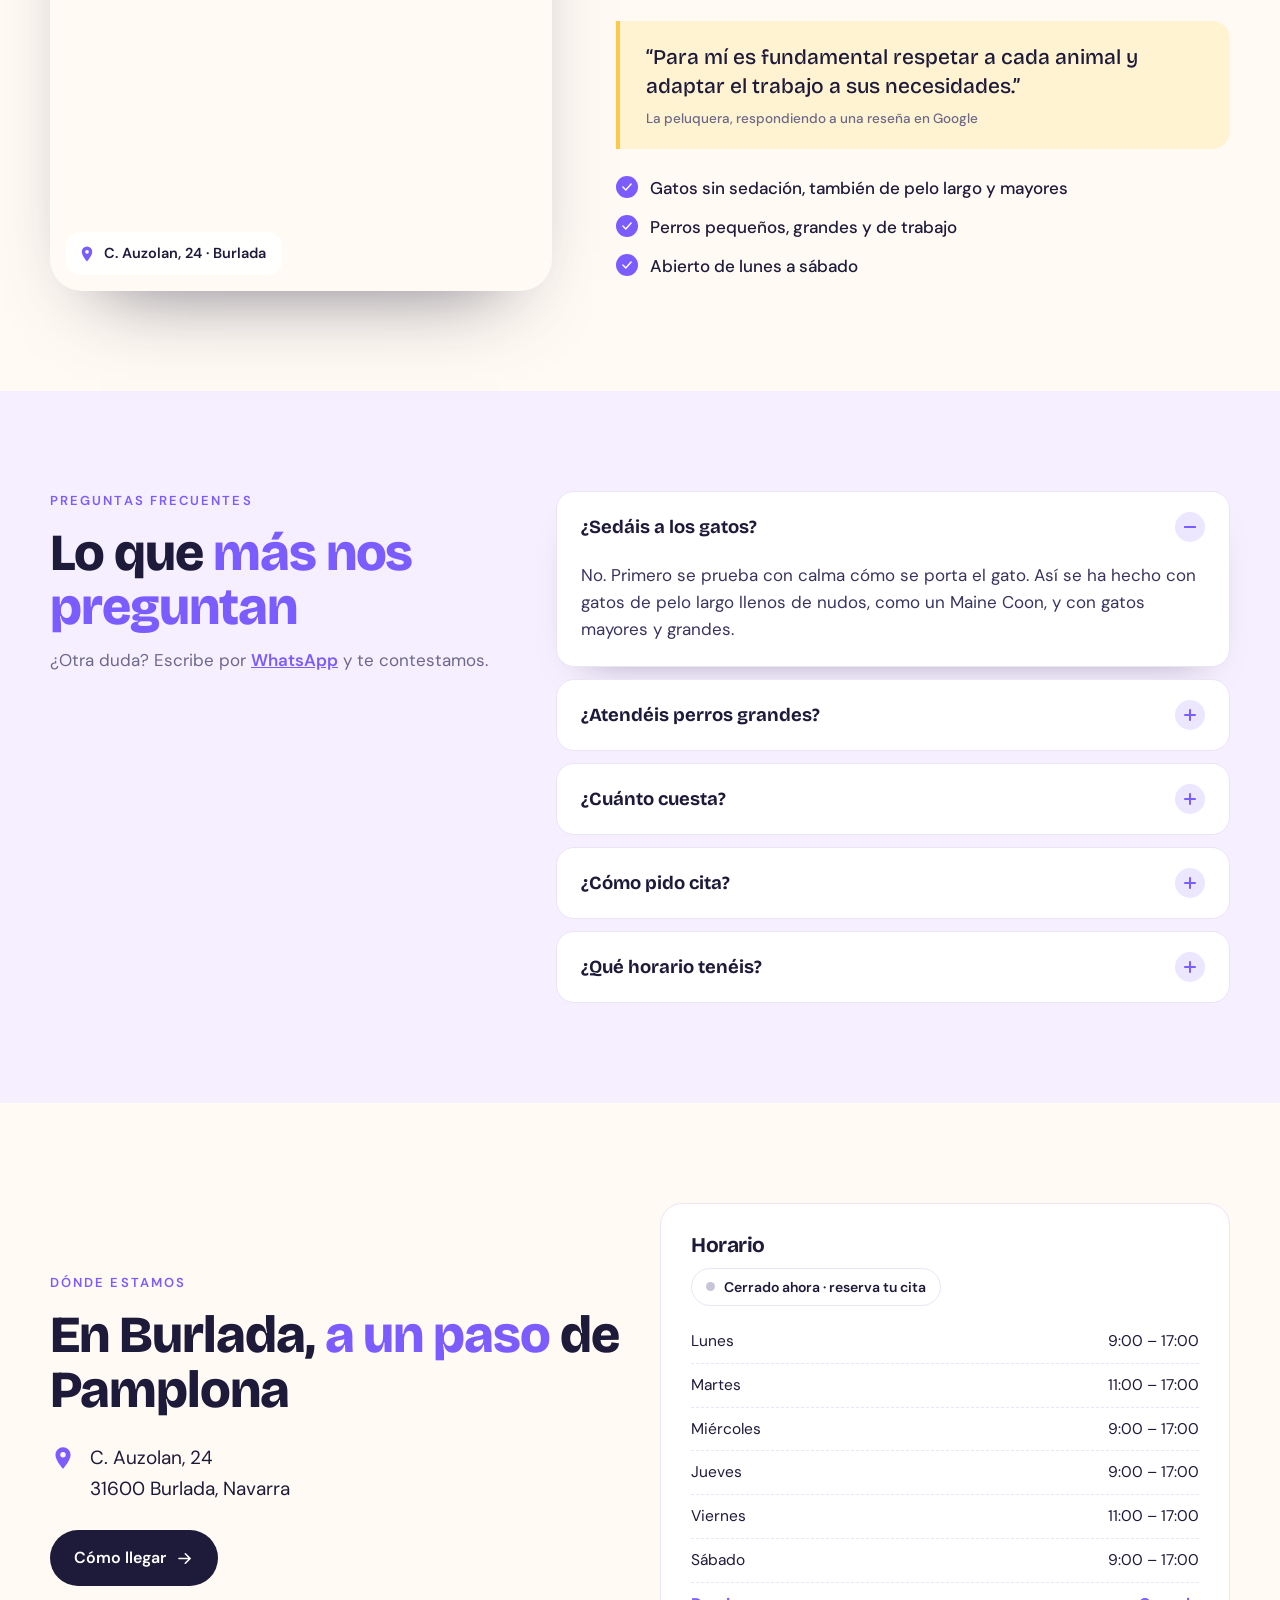
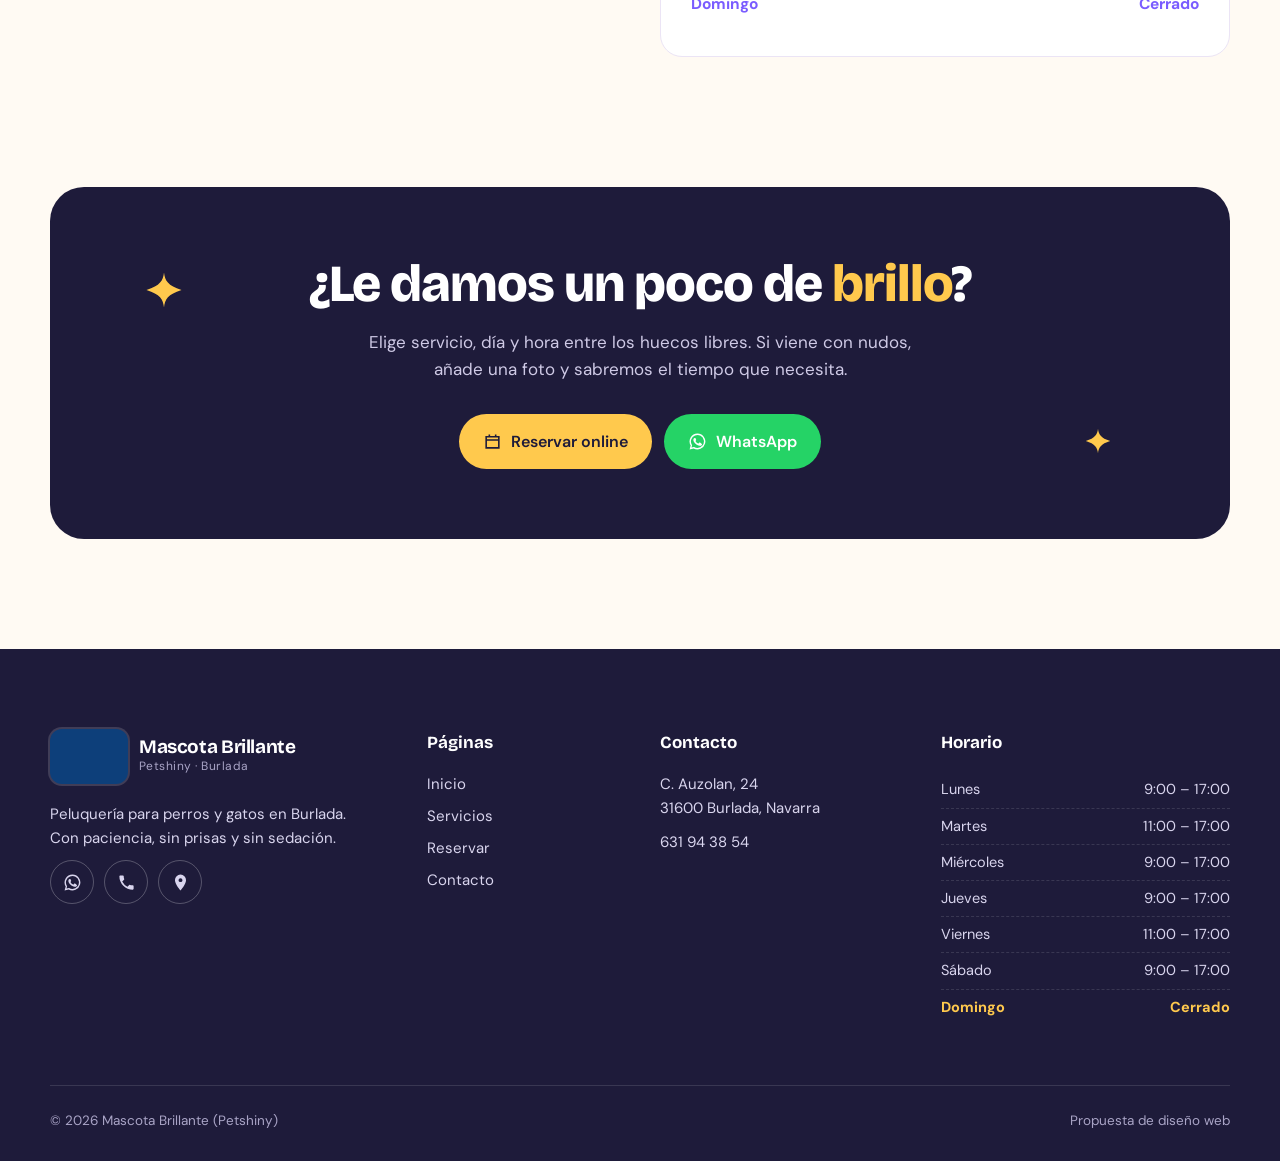
==== commit 374d04cb: "Logo: el cartel real del local Co-Authored-By: Claude Opus 5.5 <noreply@anthropic.com> Claude-Sessio" ====
--- a/index.html
+++ b/index.html
@@ -4,22 +4,22 @@
 <script type="application/ld+json">{"@context": "https://schema.org", "@type": "LocalBusiness", "additionalType": "https://en.wikipedia.org/wiki/Pet_grooming", "name": "Mascota Brillante (Petshiny)", "description": "Peluquería para perros y gatos en Burlada. Gatos sin sedación.", "url": "https://miiguelcamus.github.io/petshiny-web/", "telephone": "+34 631 94 38 54", "image": "https://lh3.googleusercontent.com/gps-cs-s/ANWiy9SvFkrAGjdiUfdFHXs02rCbj0YhU0xrt611wxC3klWQuudnduUvCpmRJ77SYWqDT6XhC-UUaTSZYXKe7BWP1Ry__5ByhL50SR5XzU9WuEh4ixdQl_upLiA65rLxV3Dg8q1hPQp58akNQqlP=w1000-h1110-k-no", "address": {"@type": "PostalAddress", "streetAddress": "C. Auzolan, 24", "postalCode": "31600", "addressLocality": "Burlada", "addressRegion": "Navarra", "addressCountry": "ES"}, "geo": {"@type": "GeoCoordinates", "latitude": 42.8233371, "longitude": -1.612523}, "hasMap": "https://www.google.com/maps/search/?api=1&query=MASCOTA+BRILLANTE+PETSHINY+Burlada&query_place_id=ChIJZwD1Pn5iiSQRhCmAZ23Wtzg", "openingHoursSpecification": [{"@type": "OpeningHoursSpecification", "dayOfWeek": ["Monday", "Wednesday", "Thursday", "Saturday"], "opens": "09:00", "closes": "17:00"}, {"@type": "OpeningHoursSpecification", "dayOfWeek": ["Tuesday", "Friday"], "opens": "11:00", "closes": "17:00"}], "aggregateRating": {"@type": "AggregateRating", "ratingValue": "4.8", "reviewCount": "6"}}</script>
 <link rel="preconnect" href="https://fonts.googleapis.com"><link rel="preconnect" href="https://fonts.gstatic.com" crossorigin>
 <link href="https://fonts.googleapis.com/css2?family=Bricolage+Grotesque:opsz,wght@12..96,500;12..96,700;12..96,800&family=DM+Sans:opsz,wght@9..40,400;9..40,500;9..40,600&display=swap" rel="stylesheet">
-<link rel="stylesheet" href="styles.css?v=1794484685"><link rel="icon" href="data:image/svg+xml,%3Csvg xmlns='http://www.w3.org/2000/svg' viewBox='0 0 24 24'%3E%3Cpath fill='%237a5cff' d='M12 1.5c.5 4.7 2.3 8 10.5 10.5-8.2 2.5-10 5.8-10.5 10.5C11.5 17.8 9.7 14.5 1.5 12 9.7 9.5 11.5 6.2 12 1.5z'/%3E%3C/svg%3E">
+<link rel="stylesheet" href="styles.css?v=1794484829"><link rel="icon" href="data:image/svg+xml,%3Csvg xmlns='http://www.w3.org/2000/svg' viewBox='0 0 24 24'%3E%3Cpath fill='%237a5cff' d='M12 1.5c.5 4.7 2.3 8 10.5 10.5-8.2 2.5-10 5.8-10.5 10.5C11.5 17.8 9.7 14.5 1.5 12 9.7 9.5 11.5 6.2 12 1.5z'/%3E%3C/svg%3E">
 </head><body>
 <header class="top"><div class="wrap tin">
-<a class="logo" href="index.html?v=1794484685" aria-label="Mascota Brillante, inicio"><span class="lm"><svg viewBox="0 0 24 24" aria-hidden="true"><path fill="currentColor" d="M12 1.5c.5 4.7 2.3 8 10.5 10.5-8.2 2.5-10 5.8-10.5 10.5C11.5 17.8 9.7 14.5 1.5 12 9.7 9.5 11.5 6.2 12 1.5z"/></svg></span><span><b>Mascota Brillante</b><small>Petshiny · Burlada</small></span></a>
-<nav class="nav"><a href="index.html?v=1794484685" class=on aria-current=page>Inicio</a><a href="servicios.html?v=1794484685">Servicios</a><a href="contacto.html?v=1794484685">Contacto</a></nav>
-<a class="hcta" href="reservar.html?v=1794484685"><svg viewBox="0 0 24 24" aria-hidden="true"><path fill="none" stroke="currentColor" stroke-width="2" d="M4 6h16v14H4zM4 10h16M8 3v4M16 3v4"/></svg><span>Reservar cita</span></a>
+<a class="logo" href="index.html?v=1794484829" aria-label="Mascota Brillante, inicio"><span class="lm lmi" aria-hidden="true"></span><span><b>Mascota Brillante</b><small>Petshiny · Burlada</small></span></a>
+<nav class="nav"><a href="index.html?v=1794484829" class=on aria-current=page>Inicio</a><a href="servicios.html?v=1794484829">Servicios</a><a href="contacto.html?v=1794484829">Contacto</a></nav>
+<a class="hcta" href="reservar.html?v=1794484829"><svg viewBox="0 0 24 24" aria-hidden="true"><path fill="none" stroke="currentColor" stroke-width="2" d="M4 6h16v14H4zM4 10h16M8 3v4M16 3v4"/></svg><span>Reservar cita</span></a>
 <button class="burger" aria-label="Abrir menú" aria-expanded="false"><i></i><i></i></button>
 </div></header>
-<div class="mmenu" aria-hidden="true"><nav><a href="index.html?v=1794484685" class=on><small>01</small>Inicio</a><a href="servicios.html?v=1794484685"><small>02</small>Servicios</a><a href="reservar.html?v=1794484685"><small>03</small>Reservar</a><a href="contacto.html?v=1794484685"><small>04</small>Contacto</a></nav><div class="mfoot"><a class="sw wa" href="https://wa.me/34631943854" target="_blank" rel="noopener"><svg viewBox="0 0 24 24" aria-hidden="true"><path fill="currentColor" d="M12 2a10 10 0 0 0-8.6 15.1L2 22l5-1.3A10 10 0 1 0 12 2zm0 18.2c-1.5 0-3-.4-4.3-1.2l-.3-.2-3 .8.8-2.9-.2-.3A8.2 8.2 0 1 1 12 20.2zm4.5-6.1c-.2-.1-1.5-.7-1.7-.8-.2-.1-.4-.1-.6.1l-.8 1c-.1.2-.3.2-.5.1a6.7 6.7 0 0 1-3.3-2.9c-.3-.4.2-.4.7-1.4.1-.2 0-.3 0-.4l-.8-1.8c-.2-.5-.4-.4-.6-.4h-.5a1 1 0 0 0-.7.3c-.2.3-.9.9-.9 2.2s1 2.6 1.1 2.7c.1.2 1.9 2.9 4.6 4 1.7.7 2.4.8 3.2.7.5-.1 1.5-.6 1.8-1.2.2-.6.2-1.1.1-1.2l-.5-.3z"/></svg>WhatsApp</a><a class="sw tl" href="tel:+34631943854"><svg viewBox="0 0 24 24" aria-hidden="true"><path fill="currentColor" d="M6.6 10.8a15.1 15.1 0 0 0 6.6 6.6l2.2-2.2c.3-.3.7-.4 1-.2 1.1.4 2.3.6 3.6.6.6 0 1 .4 1 1V20c0 .6-.4 1-1 1A17 17 0 0 1 3 4c0-.6.4-1 1-1h3.5c.6 0 1 .4 1 1 0 1.3.2 2.5.6 3.6.1.3 0 .7-.2 1l-2.3 2.2z"/></svg>631 94 38 54</a></div></div>
+<div class="mmenu" aria-hidden="true"><nav><a href="index.html?v=1794484829" class=on><small>01</small>Inicio</a><a href="servicios.html?v=1794484829"><small>02</small>Servicios</a><a href="reservar.html?v=1794484829"><small>03</small>Reservar</a><a href="contacto.html?v=1794484829"><small>04</small>Contacto</a></nav><div class="mfoot"><a class="sw wa" href="https://wa.me/34631943854" target="_blank" rel="noopener"><svg viewBox="0 0 24 24" aria-hidden="true"><path fill="currentColor" d="M12 2a10 10 0 0 0-8.6 15.1L2 22l5-1.3A10 10 0 1 0 12 2zm0 18.2c-1.5 0-3-.4-4.3-1.2l-.3-.2-3 .8.8-2.9-.2-.3A8.2 8.2 0 1 1 12 20.2zm4.5-6.1c-.2-.1-1.5-.7-1.7-.8-.2-.1-.4-.1-.6.1l-.8 1c-.1.2-.3.2-.5.1a6.7 6.7 0 0 1-3.3-2.9c-.3-.4.2-.4.7-1.4.1-.2 0-.3 0-.4l-.8-1.8c-.2-.5-.4-.4-.6-.4h-.5a1 1 0 0 0-.7.3c-.2.3-.9.9-.9 2.2s1 2.6 1.1 2.7c.1.2 1.9 2.9 4.6 4 1.7.7 2.4.8 3.2.7.5-.1 1.5-.6 1.8-1.2.2-.6.2-1.1.1-1.2l-.5-.3z"/></svg>WhatsApp</a><a class="sw tl" href="tel:+34631943854"><svg viewBox="0 0 24 24" aria-hidden="true"><path fill="currentColor" d="M6.6 10.8a15.1 15.1 0 0 0 6.6 6.6l2.2-2.2c.3-.3.7-.4 1-.2 1.1.4 2.3.6 3.6.6.6 0 1 .4 1 1V20c0 .6-.4 1-1 1A17 17 0 0 1 3 4c0-.6.4-1 1-1h3.5c.6 0 1 .4 1 1 0 1.3.2 2.5.6 3.6.1.3 0 .7-.2 1l-2.3 2.2z"/></svg>631 94 38 54</a></div></div>
 <main>
 <section class="hero"><div class="wrap hg">
 <div class="ht">
  <p class="open" data-open>Comprobando horario…</p>
  <h1><span class="ln">Peludos limpios,</span><span class="ln">felices y</span><span class="ln"><em>brillantes</em><span class="sp hs"><svg viewBox="0 0 24 24" aria-hidden="true"><path fill="currentColor" d="M12 1.5c.5 4.7 2.3 8 10.5 10.5-8.2 2.5-10 5.8-10.5 10.5C11.5 17.8 9.7 14.5 1.5 12 9.7 9.5 11.5 6.2 12 1.5z"/></svg></span></span></h1>
  <p class="lead">Peluquería para perros y gatos en Burlada. Trabajamos con calma, a su ritmo y sin sedación, también con gatos de pelo largo y perros grandes.</p>
- <div class="hb"><a class="btn pri" href="reservar.html?v=1794484685"><svg viewBox="0 0 24 24" aria-hidden="true"><path fill="none" stroke="currentColor" stroke-width="2" d="M4 6h16v14H4zM4 10h16M8 3v4M16 3v4"/></svg>Reservar cita</a><a class="btn gh" href="servicios.html?v=1794484685">Ver servicios <svg viewBox="0 0 24 24" aria-hidden="true"><path fill="none" stroke="currentColor" stroke-width="2" stroke-linecap="round" d="M5 12h14M13 6l6 6-6 6"/></svg></a></div>
+ <div class="hb"><a class="btn pri" href="reservar.html?v=1794484829"><svg viewBox="0 0 24 24" aria-hidden="true"><path fill="none" stroke="currentColor" stroke-width="2" d="M4 6h16v14H4zM4 10h16M8 3v4M16 3v4"/></svg>Reservar cita</a><a class="btn gh" href="servicios.html?v=1794484829">Ver servicios <svg viewBox="0 0 24 24" aria-hidden="true"><path fill="none" stroke="currentColor" stroke-width="2" stroke-linecap="round" d="M5 12h14M13 6l6 6-6 6"/></svg></a></div>
  <a class="rate" href="#opiniones"><b>4,8</b><span class="stars" aria-label="5 de 5"><svg viewBox="0 0 24 24" aria-hidden="true"><path fill="currentColor" d="m12 2.5 2.9 6 6.6.8-4.9 4.6 1.3 6.6L12 17.3l-5.9 3.2 1.3-6.6L2.5 9.3l6.6-.8z"/></svg><svg viewBox="0 0 24 24" aria-hidden="true"><path fill="currentColor" d="m12 2.5 2.9 6 6.6.8-4.9 4.6 1.3 6.6L12 17.3l-5.9 3.2 1.3-6.6L2.5 9.3l6.6-.8z"/></svg><svg viewBox="0 0 24 24" aria-hidden="true"><path fill="currentColor" d="m12 2.5 2.9 6 6.6.8-4.9 4.6 1.3 6.6L12 17.3l-5.9 3.2 1.3-6.6L2.5 9.3l6.6-.8z"/></svg><svg viewBox="0 0 24 24" aria-hidden="true"><path fill="currentColor" d="m12 2.5 2.9 6 6.6.8-4.9 4.6 1.3 6.6L12 17.3l-5.9 3.2 1.3-6.6L2.5 9.3l6.6-.8z"/></svg><svg viewBox="0 0 24 24" aria-hidden="true"><path fill="currentColor" d="m12 2.5 2.9 6 6.6.8-4.9 4.6 1.3 6.6L12 17.3l-5.9 3.2 1.3-6.6L2.5 9.3l6.6-.8z"/></svg></span><span>6 reseñas en Google</span></a>
 </div>
 <div class="hv">
@@ -62,7 +62,7 @@
   <details open><summary>¿Sedáis a los gatos?<i></i></summary><p>No. Primero se prueba con calma cómo se porta el gato. Así se ha hecho con gatos de pelo largo llenos de nudos, como un Maine Coon, y con gatos mayores y grandes.</p></details>
   <details><summary>¿Atendéis perros grandes?<i></i></summary><p>Sí. Perros de todos los tamaños, también perros de trabajo como un pastor belga malinois.</p></details>
   <details><summary>¿Cuánto cuesta?<i></i></summary><p>Depende del tamaño, del tipo de pelo y de cómo venga. Manda una foto por WhatsApp al <a href="tel:+34631943854">631 94 38 54</a> y te decimos el precio y el tiempo que hace falta.</p></details>
-  <details><summary>¿Cómo pido cita?<i></i></summary><p>Desde <a href="reservar.html?v=1794484685">Reservar</a> eliges servicio, día y hora entre los huecos libres y te llega la confirmación al momento. También por WhatsApp o llamando.</p></details>
+  <details><summary>¿Cómo pido cita?<i></i></summary><p>Desde <a href="reservar.html?v=1794484829">Reservar</a> eliges servicio, día y hora entre los huecos libres y te llega la confirmación al momento. También por WhatsApp o llamando.</p></details>
   <details><summary>¿Qué horario tenéis?<i></i></summary><p>Lunes, miércoles, jueves y sábado de 9:00 a 17:00. Martes y viernes de 11:00 a 17:00. Domingo cerrado.</p></details>
  </div>
 </div></section>
@@ -75,13 +75,13 @@
 </div></section>
 <section class="cta"><div class="wrap ci rv"><span class="sp s1"><svg viewBox="0 0 24 24" aria-hidden="true"><path fill="currentColor" d="M12 1.5c.5 4.7 2.3 8 10.5 10.5-8.2 2.5-10 5.8-10.5 10.5C11.5 17.8 9.7 14.5 1.5 12 9.7 9.5 11.5 6.2 12 1.5z"/></svg></span><span class="sp s2"><svg viewBox="0 0 24 24" aria-hidden="true"><path fill="currentColor" d="M12 1.5c.5 4.7 2.3 8 10.5 10.5-8.2 2.5-10 5.8-10.5 10.5C11.5 17.8 9.7 14.5 1.5 12 9.7 9.5 11.5 6.2 12 1.5z"/></svg></span>
 <h2>¿Le damos un poco de <em>brillo</em>?</h2><p>Elige servicio, día y hora entre los huecos libres. Si viene con nudos, añade una foto y sabremos el tiempo que necesita.</p>
-<div class="cb"><a class="btn sunb" href="reservar.html?v=1794484685"><svg viewBox="0 0 24 24" aria-hidden="true"><path fill="none" stroke="currentColor" stroke-width="2" d="M4 6h16v14H4zM4 10h16M8 3v4M16 3v4"/></svg>Reservar online</a><a class="btn pri sw wa" href="https://wa.me/34631943854" target="_blank" rel="noopener"><svg viewBox="0 0 24 24" aria-hidden="true"><path fill="currentColor" d="M12 2a10 10 0 0 0-8.6 15.1L2 22l5-1.3A10 10 0 1 0 12 2zm0 18.2c-1.5 0-3-.4-4.3-1.2l-.3-.2-3 .8.8-2.9-.2-.3A8.2 8.2 0 1 1 12 20.2zm4.5-6.1c-.2-.1-1.5-.7-1.7-.8-.2-.1-.4-.1-.6.1l-.8 1c-.1.2-.3.2-.5.1a6.7 6.7 0 0 1-3.3-2.9c-.3-.4.2-.4.7-1.4.1-.2 0-.3 0-.4l-.8-1.8c-.2-.5-.4-.4-.6-.4h-.5a1 1 0 0 0-.7.3c-.2.3-.9.9-.9 2.2s1 2.6 1.1 2.7c.1.2 1.9 2.9 4.6 4 1.7.7 2.4.8 3.2.7.5-.1 1.5-.6 1.8-1.2.2-.6.2-1.1.1-1.2l-.5-.3z"/></svg>WhatsApp</a></div></div></section></main>
+<div class="cb"><a class="btn sunb" href="reservar.html?v=1794484829"><svg viewBox="0 0 24 24" aria-hidden="true"><path fill="none" stroke="currentColor" stroke-width="2" d="M4 6h16v14H4zM4 10h16M8 3v4M16 3v4"/></svg>Reservar online</a><a class="btn pri sw wa" href="https://wa.me/34631943854" target="_blank" rel="noopener"><svg viewBox="0 0 24 24" aria-hidden="true"><path fill="currentColor" d="M12 2a10 10 0 0 0-8.6 15.1L2 22l5-1.3A10 10 0 1 0 12 2zm0 18.2c-1.5 0-3-.4-4.3-1.2l-.3-.2-3 .8.8-2.9-.2-.3A8.2 8.2 0 1 1 12 20.2zm4.5-6.1c-.2-.1-1.5-.7-1.7-.8-.2-.1-.4-.1-.6.1l-.8 1c-.1.2-.3.2-.5.1a6.7 6.7 0 0 1-3.3-2.9c-.3-.4.2-.4.7-1.4.1-.2 0-.3 0-.4l-.8-1.8c-.2-.5-.4-.4-.6-.4h-.5a1 1 0 0 0-.7.3c-.2.3-.9.9-.9 2.2s1 2.6 1.1 2.7c.1.2 1.9 2.9 4.6 4 1.7.7 2.4.8 3.2.7.5-.1 1.5-.6 1.8-1.2.2-.6.2-1.1.1-1.2l-.5-.3z"/></svg>WhatsApp</a></div></div></section></main>
 <footer class="ft"><div class="wrap fg">
-<div><a class="logo lt" href="index.html?v=1794484685"><span class="lm"><svg viewBox="0 0 24 24" aria-hidden="true"><path fill="currentColor" d="M12 1.5c.5 4.7 2.3 8 10.5 10.5-8.2 2.5-10 5.8-10.5 10.5C11.5 17.8 9.7 14.5 1.5 12 9.7 9.5 11.5 6.2 12 1.5z"/></svg></span><span><b>Mascota Brillante</b><small>Petshiny · Burlada</small></span></a><p class="fd">Peluquería para perros y gatos en Burlada. Con paciencia, sin prisas y sin sedación.</p>
+<div><a class="logo lt" href="index.html?v=1794484829"><span class="lm lmi" aria-hidden="true"></span><span><b>Mascota Brillante</b><small>Petshiny · Burlada</small></span></a><p class="fd">Peluquería para perros y gatos en Burlada. Con paciencia, sin prisas y sin sedación.</p>
 <div class="soc"><a class="sw wa" href="https://wa.me/34631943854" target="_blank" rel="noopener" aria-label="WhatsApp"><svg viewBox="0 0 24 24" aria-hidden="true"><path fill="currentColor" d="M12 2a10 10 0 0 0-8.6 15.1L2 22l5-1.3A10 10 0 1 0 12 2zm0 18.2c-1.5 0-3-.4-4.3-1.2l-.3-.2-3 .8.8-2.9-.2-.3A8.2 8.2 0 1 1 12 20.2zm4.5-6.1c-.2-.1-1.5-.7-1.7-.8-.2-.1-.4-.1-.6.1l-.8 1c-.1.2-.3.2-.5.1a6.7 6.7 0 0 1-3.3-2.9c-.3-.4.2-.4.7-1.4.1-.2 0-.3 0-.4l-.8-1.8c-.2-.5-.4-.4-.6-.4h-.5a1 1 0 0 0-.7.3c-.2.3-.9.9-.9 2.2s1 2.6 1.1 2.7c.1.2 1.9 2.9 4.6 4 1.7.7 2.4.8 3.2.7.5-.1 1.5-.6 1.8-1.2.2-.6.2-1.1.1-1.2l-.5-.3z"/></svg></a><a class="sw tl" href="tel:+34631943854" aria-label="Llamar"><svg viewBox="0 0 24 24" aria-hidden="true"><path fill="currentColor" d="M6.6 10.8a15.1 15.1 0 0 0 6.6 6.6l2.2-2.2c.3-.3.7-.4 1-.2 1.1.4 2.3.6 3.6.6.6 0 1 .4 1 1V20c0 .6-.4 1-1 1A17 17 0 0 1 3 4c0-.6.4-1 1-1h3.5c.6 0 1 .4 1 1 0 1.3.2 2.5.6 3.6.1.3 0 .7-.2 1l-2.3 2.2z"/></svg></a><a class="sw mp" href="https://www.google.com/maps/search/?api=1&query=MASCOTA+BRILLANTE+PETSHINY+Burlada&query_place_id=ChIJZwD1Pn5iiSQRhCmAZ23Wtzg" target="_blank" rel="noopener" aria-label="Google Maps"><svg viewBox="0 0 24 24" aria-hidden="true"><path fill="currentColor" d="M12 2a7 7 0 0 0-7 7c0 5.2 7 13 7 13s7-7.8 7-13a7 7 0 0 0-7-7zm0 9.5A2.5 2.5 0 1 1 12 6.5a2.5 2.5 0 0 1 0 5z"/></svg></a></div></div>
-<div><h4>Páginas</h4><nav class="fn"><a href="index.html?v=1794484685">Inicio</a><a href="servicios.html?v=1794484685">Servicios</a><a href="reservar.html?v=1794484685">Reservar</a><a href="contacto.html?v=1794484685">Contacto</a></nav></div>
+<div><h4>Páginas</h4><nav class="fn"><a href="index.html?v=1794484829">Inicio</a><a href="servicios.html?v=1794484829">Servicios</a><a href="reservar.html?v=1794484829">Reservar</a><a href="contacto.html?v=1794484829">Contacto</a></nav></div>
 <div><h4>Contacto</h4><p>C. Auzolan, 24<br>31600 Burlada, Navarra</p><p><a href="tel:+34631943854">631 94 38 54</a></p></div>
 <div><h4>Horario</h4><ul class="hours"><li data-d="1"><span>Lunes</span><span>9:00 – 17:00</span></li><li data-d="2"><span>Martes</span><span>11:00 – 17:00</span></li><li data-d="3"><span>Miércoles</span><span>9:00 – 17:00</span></li><li data-d="4"><span>Jueves</span><span>9:00 – 17:00</span></li><li data-d="5"><span>Viernes</span><span>11:00 – 17:00</span></li><li data-d="6"><span>Sábado</span><span>9:00 – 17:00</span></li><li data-d="0"><span>Domingo</span><span>Cerrado</span></li></ul></div>
 </div><div class="wrap fb"><span>© 2026 Mascota Brillante (Petshiny)</span><span>Propuesta de diseño web</span></div></footer>
 <script>window.PS_HOURS=[["9:00","17:00"],["11:00","17:00"],["9:00","17:00"],["9:00","17:00"],["11:00","17:00"],["9:00","17:00"],[null,null]];window.PS_WA="https://wa.me/34631943854";window.PS_API="https://script.google.com/macros/s/AKfycbzKix62dqsKBQRdZucKT0uvSKGZBq18RUKTm5wrvYGaTT1mG7uIVV2R6FPnAeFp3olE/exec";window.PS_ICO={paw:"<svg viewBox=\"0 0 24 24\" aria-hidden=\"true\"><g fill=\"currentColor\"><circle cx=\"5\" cy=\"10\" r=\"2.2\"/><circle cx=\"9.5\" cy=\"5.5\" r=\"2.2\"/><circle cx=\"14.5\" cy=\"5.5\" r=\"2.2\"/><circle cx=\"19\" cy=\"10\" r=\"2.2\"/><path d=\"M12 11c-3 0-6 4.5-6 7 0 1.7 1.3 2.5 3 2.5 1.3 0 2-.6 3-.6s1.7.6 3 .6c1.7 0 3-.8 3-2.5 0-2.5-3-7-6-7z\"/></g></svg>",cat:"<svg viewBox=\"0 0 24 24\" aria-hidden=\"true\"><path fill=\"currentColor\" d=\"M4 3l4 4.2a10 10 0 0 1 8 0L20 3v8.5c0 5-3.6 9.5-8 9.5s-8-4.5-8-9.5zm5 9.2a1.2 1.2 0 1 0 0 2.4 1.2 1.2 0 0 0 0-2.4zm6 0a1.2 1.2 0 1 0 0 2.4 1.2 1.2 0 0 0 0-2.4z\"/></svg>",plus:"<svg viewBox=\"0 0 24 24\" aria-hidden=\"true\"><path fill=\"none\" stroke=\"currentColor\" stroke-width=\"2\" stroke-linecap=\"round\" d=\"M12 5v14M5 12h14\"/></svg>"};</script>
-<script src="script.js?v=1794484685"></script></body></html>+<script src="script.js?v=1794484829"></script></body></html>
--- a/styles.css
+++ b/styles.css
@@ -355,3 +355,7 @@
 @media(max-width:640px){.revs{columns:1}.oq{font-size:18.5px;padding:18px 20px}.faq summary{font-size:17px;padding:18px}.faq details p{padding:0 18px 18px}.blob.pb{box-shadow:0 30px 60px -36px rgba(58,36,170,.6),0 0 0 7px #fff,0 0 0 9px var(--vio2)}}
 @media(prefers-reduced-motion:reduce){.blob.pb img{animation:none}}
 .hcta.on{box-shadow:0 0 0 3px #fff,0 0 0 5px var(--wa)}
+.lm.lmi{width:62px;height:44px;border-radius:12px;background:#0d3f7a url("https://lh3.googleusercontent.com/gps-cs-s/ANWiy9SvFkrAGjdiUfdFHXs02rCbj0YhU0xrt611wxC3klWQuudnduUvCpmRJ77SYWqDT6XhC-UUaTSZYXKe7BWP1Ry__5ByhL50SR5XzU9WuEh4ixdQl_upLiA65rLxV3Dg8q1hPQp58akNQqlP=w700-h777-k-no") 0 21.7%/202% auto no-repeat;box-shadow:0 0 0 2px #fff,0 6px 16px -8px rgba(30,27,58,.6)}
+.logo:hover .lm.lmi{transform:rotate(-4deg) scale(1.06)}
+.ft .lm.lmi{width:78px;height:55px;box-shadow:0 0 0 2px rgba(255,255,255,.15)}
+@media(max-width:640px){.lm.lmi{width:54px;height:38px}}
